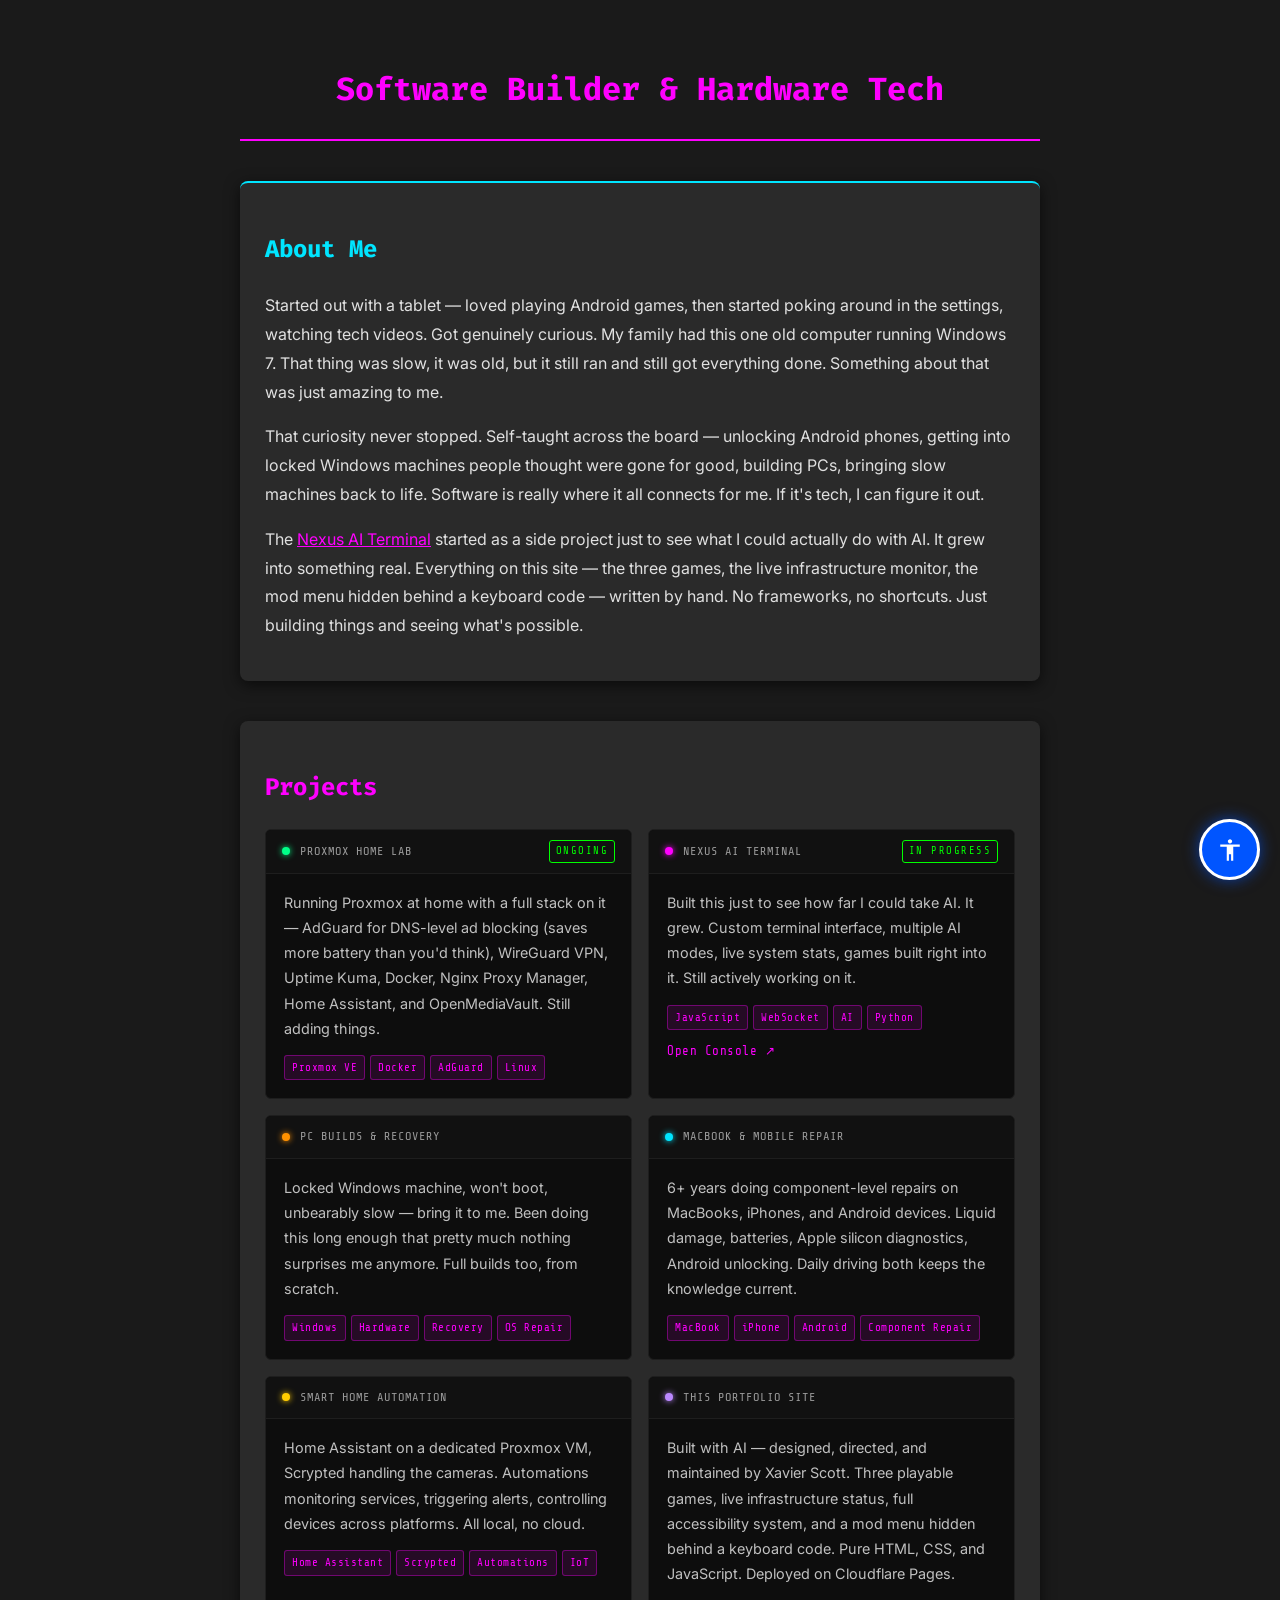
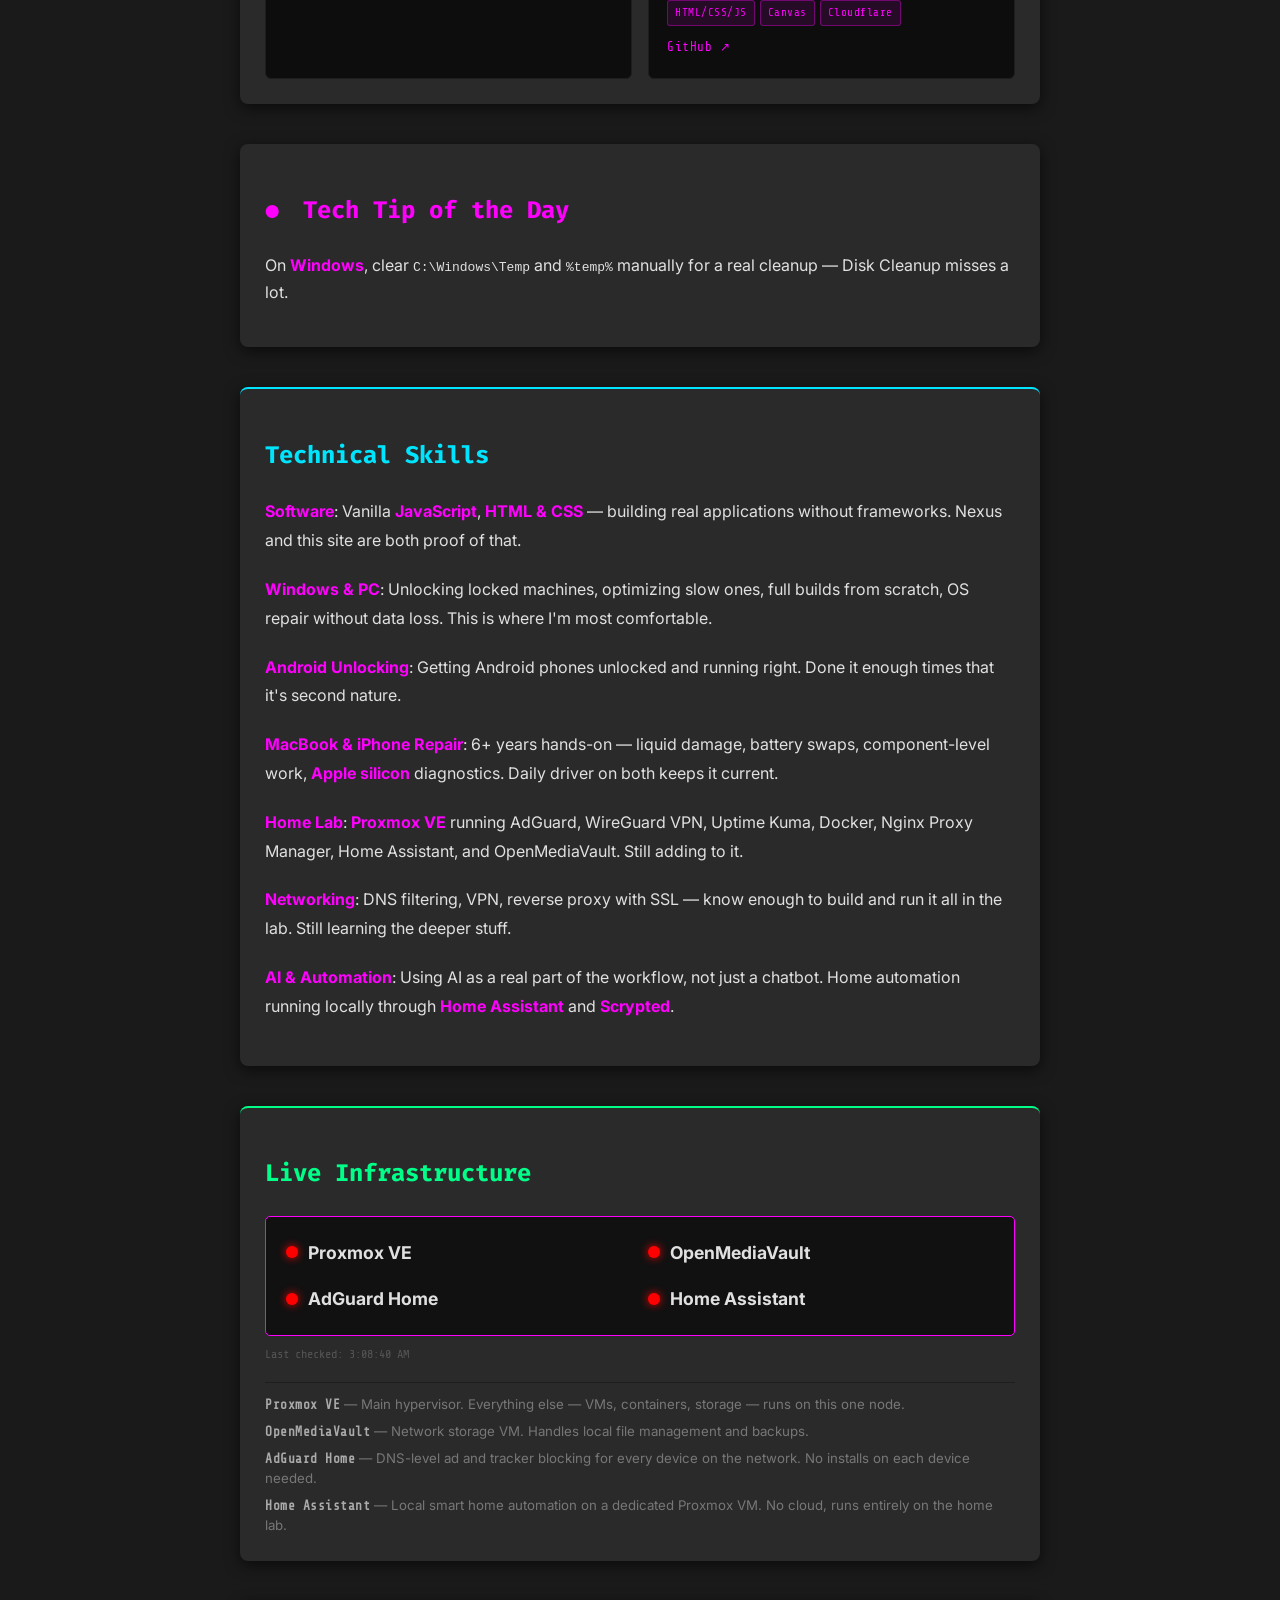
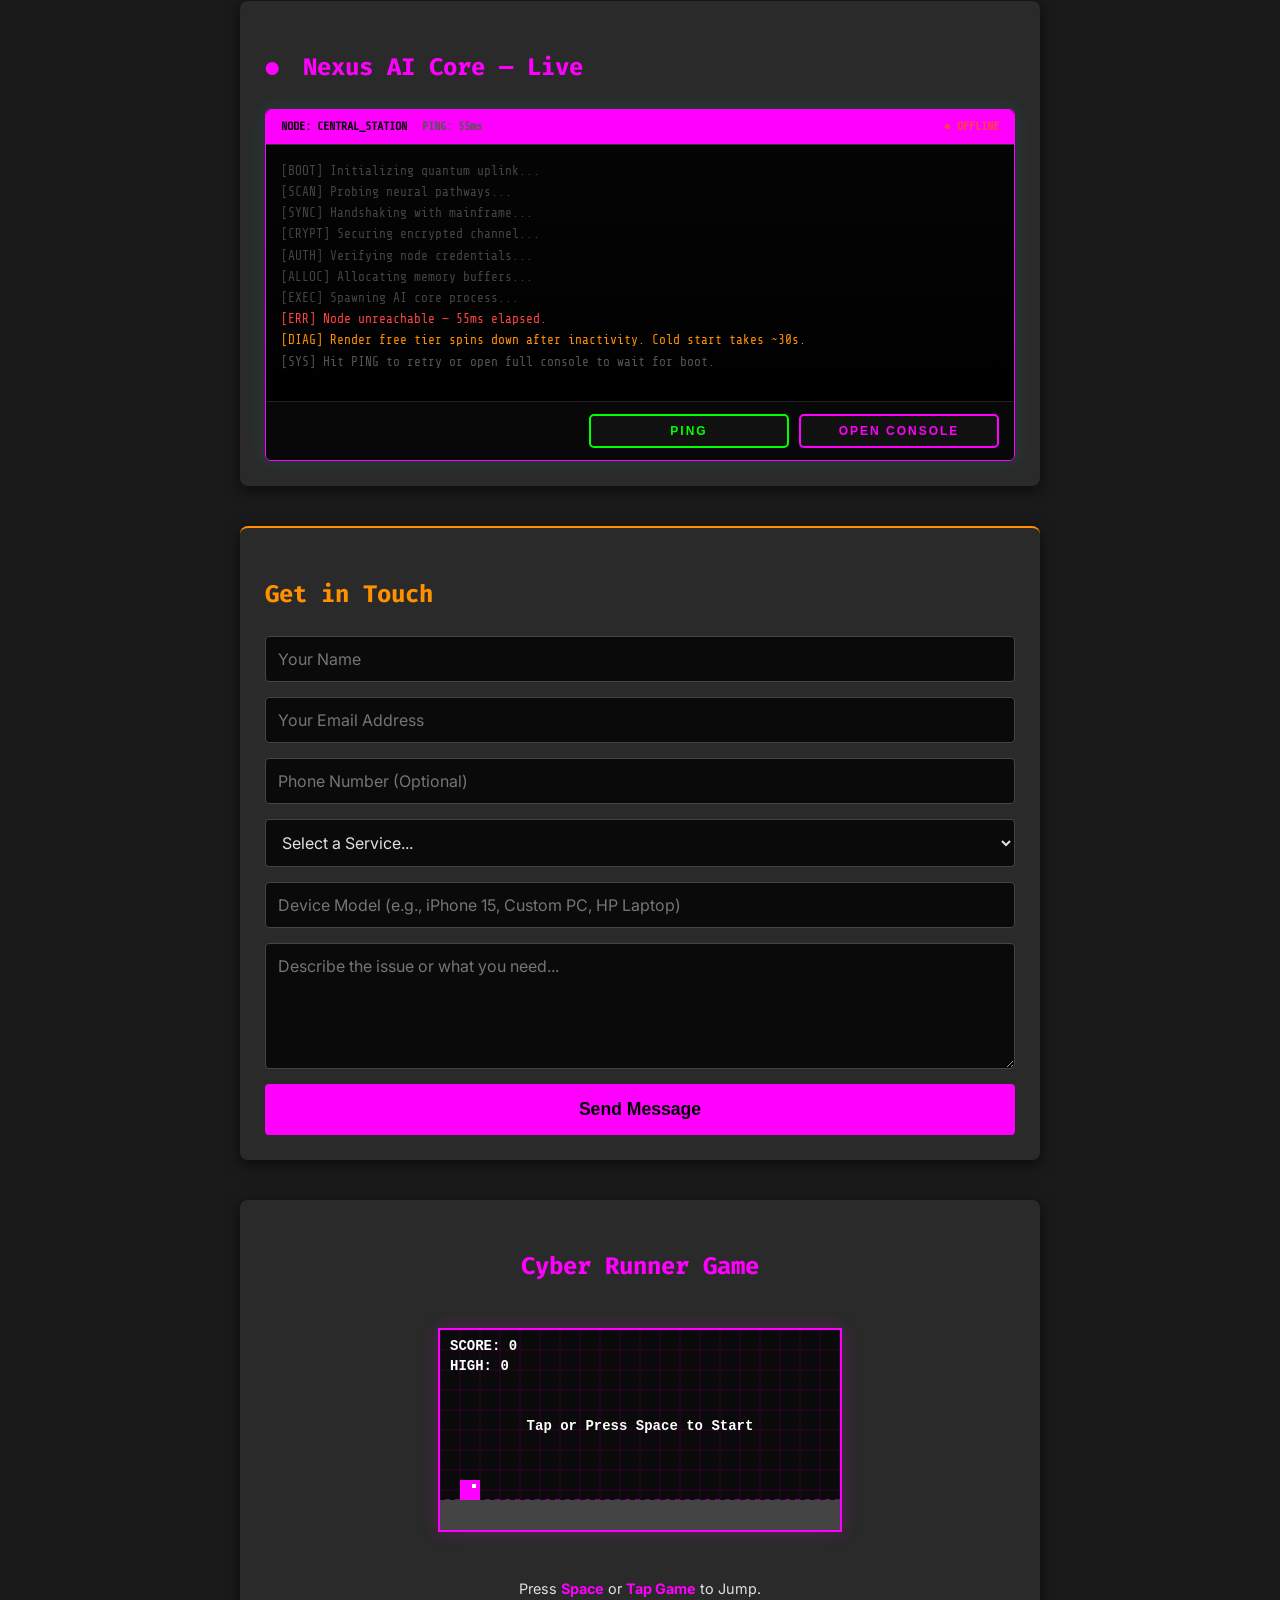
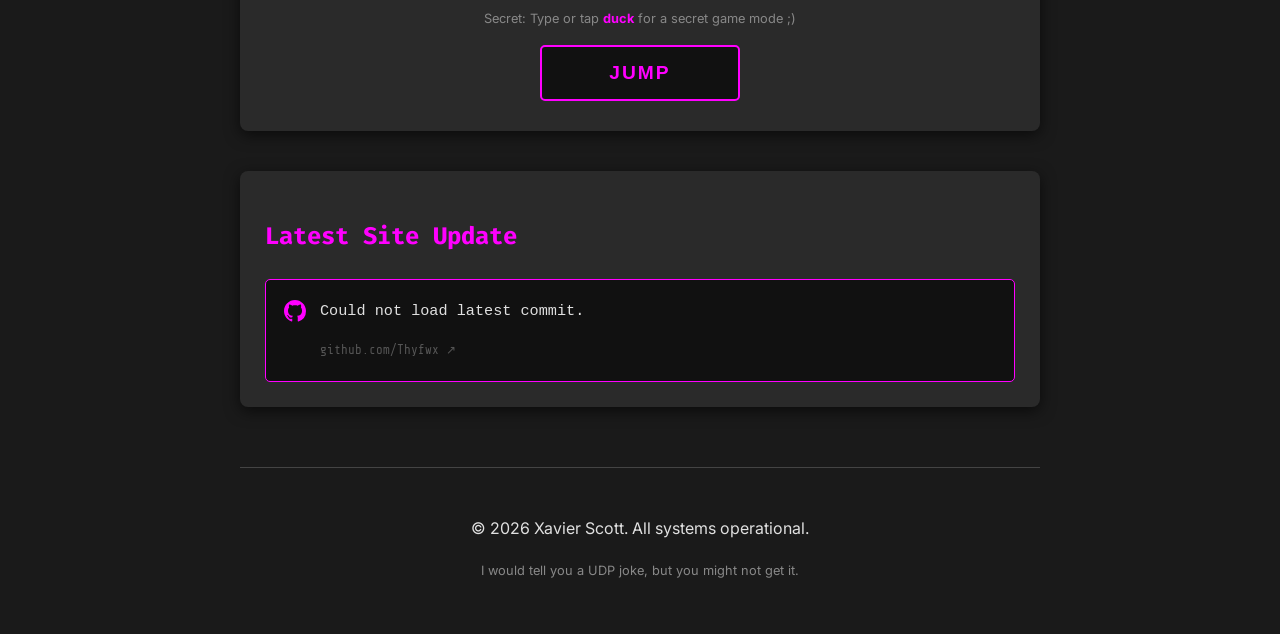
==== index.html @ 8f8985ea "Mod menu overhaul, bot fix, lag fixes, a11y + game themes - Auto-jump bot trigger tightened to airFr" ====
<!DOCTYPE html>
<html lang="en">
<head>
<meta charset="UTF-8">
<meta name="viewport" content="width=device-width, initial-scale=1.0">
<title>Xavier Scott — Systems Specialist</title>
<meta name="description" content="Xavier Scott — self-taught software builder, hardware repair tech, and home lab tinkerer. PC builds, device recovery, Proxmox, and more.">
<meta name="theme-color" content="#1a1a1a">
<meta property="og:title" content="Xavier Scott — Systems Specialist">
<meta property="og:description" content="Self-taught software builder, hardware repair tech, and home lab tinkerer.">
<meta property="og:type" content="website">
<meta property="og:url" content="https://thyfwxit.com">

<link rel="icon" href="data:image/svg+xml,<svg xmlns='http://www.w3.org/2000/svg' viewBox='0 0 100 100'><rect width='100' height='100' fill='%231a1a1a' rx='20'/><text x='15' y='75' font-size='70' fill='%23ff00ff' font-family='monospace' font-weight='bold'>&gt;_</text></svg>">

<link rel="preconnect" href="https://fonts.googleapis.com">
<link rel="preconnect" href="https://fonts.gstatic.com" crossorigin>
<link href="https://fonts.googleapis.com/css2?family=Fira+Code:wght@400;600&family=Share+Tech+Mono&family=Inter:wght@400;600;700&display=swap" rel="stylesheet">
<link rel="stylesheet" href="style.css">
</head>
<body>

<a class="skip-link" href="#mainHeader">Skip to main content</a>

<!-- Accessibility Button -->
<div id="a11yBtn" role="button" tabindex="0" aria-haspopup="true" aria-expanded="false" aria-label="Open Help &amp; Accessibility Menu" title="Open Help &amp; Accessibility Menu">
  <svg xmlns="http://www.w3.org/2000/svg" viewBox="0 0 24 24" width="26" height="26" fill="white" aria-hidden="true" focusable="false">
    <path d="M12 2c1.1 0 2 .9 2 2s-.9 2-2 2-2-.9-2-2 .9-2 2-2zm9 7h-6v13h-2v-6h-2v6H9V9H3V7h18v2z"/>
  </svg>
</div>

<!-- Accessibility Menu -->
<div id="a11yMenu" role="dialog" aria-modal="true" aria-labelledby="a11yMenuTitle">
  <h3 id="a11yMenuTitle" style="margin-top: 0; margin-bottom: 10px; color: #0055ff; font-family: Arial, sans-serif; font-size: 1em; text-align: center; padding-bottom: 10px; border-bottom: 1px solid #0055ff44;">Accessibility</h3>
  <div class="a11y-grid">
    <button class="a11y-opt" id="a11yFontToggle"       data-class="a11y-font">Readable Font</button>
    <button class="a11y-opt" id="a11yTextToggle"       data-class="a11y-large-text">Large Text</button>
    <button class="a11y-opt" id="a11ySpaceToggle"      data-class="a11y-spaced">Spaced Text</button>
    <button class="a11y-opt" id="a11yAnimToggle"       data-class="a11y-no-anim">Reduce Motion</button>
    <button class="a11y-opt" id="a11yContrastToggle"   data-class="a11y-contrast">High Contrast</button>
    <button class="a11y-opt" id="a11yColorblindToggle" data-class="a11y-colorblind">Colorblind Mode</button>
    <button class="a11y-opt a11y-opt-full" id="a11yFocusToggle" data-class="a11y-focus">Focus Indicators</button>
    <button class="a11y-opt" id="a11yWordSpaceToggle" data-class="a11y-word-space">Word Spacing</button>
    <button class="a11y-opt" id="a11yNoBgToggle" data-class="a11y-no-bg">Pause Background</button>
  </div>
  <button id="a11yCloseBtn" class="nuke-btn" style="background:#333; border:1px solid #0055ff; margin-top:8px; font-family:Arial, sans-serif; font-size:0.85em; padding:8px;">Close</button>
</div>

<canvas id="matrixCanvas"></canvas>
<div id="kawaiiOv" style="position:fixed; top:0; left:0; width:100%; height:100%; pointer-events:none; z-index:9998; overflow:hidden; transform:translateZ(0); will-change:transform;"></div>

<!-- Header -->
<header id="mainHeader" tabindex="0">
  <h1 id="mainTitle">Software Builder &amp; Hardware Tech</h1>
</header>

<!-- About -->
<section id="about" data-accent="cyan">
  <h2>About Me</h2>
  <p>Started out with a tablet — loved playing Android games, then started poking around in the settings, watching tech videos. Got genuinely curious. My family had this one old computer running Windows 7. That thing was slow, it was old, but it still ran and still got everything done. Something about that was just amazing to me.</p>
  <p style="margin-top: 14px;">That curiosity never stopped. Self-taught across the board — unlocking Android phones, getting into locked Windows machines people thought were gone for good, building PCs, bringing slow machines back to life. Software is really where it all connects for me. If it's tech, I can figure it out.</p>
  <p style="margin-top: 14px;">The <a href="/nexus/" style="color: var(--neon-color);">Nexus AI Terminal</a> started as a side project just to see what I could actually do with AI. It grew into something real. Everything on this site — the three games, the live infrastructure monitor, the mod menu hidden behind a keyboard code — written by hand. No frameworks, no shortcuts. Just building things and seeing what's possible.</p>
</section>

<!-- Projects -->
<section id="projects">
  <h2>Projects</h2>
  <div class="project-grid">

    <div class="project-card" data-active="true">
      <div class="card-bar">
        <span class="card-dot" style="background:#00ff88;box-shadow:0 0 6px #00ff88;"></span>
        <h3>Proxmox Home Lab</h3>
        <span class="card-active-badge">ONGOING</span>
      </div>
      <div class="card-body">
        <p>Running Proxmox at home with a full stack on it — AdGuard for DNS-level ad blocking (saves more battery than you'd think), WireGuard VPN, Uptime Kuma, Docker, Nginx Proxy Manager, Home Assistant, and OpenMediaVault. Still adding things.</p>
        <div class="card-tags">
          <span class="card-tag">Proxmox VE</span>
          <span class="card-tag">Docker</span>
          <span class="card-tag">AdGuard</span>
          <span class="card-tag">Linux</span>
        </div>
      </div>
    </div>

    <div class="project-card" data-active="true">
      <div class="card-bar">
        <span class="card-dot" style="background:#ff00ff;box-shadow:0 0 6px #ff00ff;"></span>
        <h3>Nexus AI Terminal</h3>
        <span class="card-active-badge">IN PROGRESS</span>
      </div>
      <div class="card-body">
        <p>Built this just to see how far I could take AI. It grew. Custom terminal interface, multiple AI modes, live system stats, games built right into it. Still actively working on it.</p>
        <div class="card-tags">
          <span class="card-tag">JavaScript</span>
          <span class="card-tag">WebSocket</span>
          <span class="card-tag">AI</span>
          <span class="card-tag">Python</span>
        </div>
        <a class="card-link" href="/nexus/" aria-label="Open Nexus AI Terminal">Open Console ↗</a>
      </div>
    </div>

    <div class="project-card">
      <div class="card-bar">
        <span class="card-dot" style="background:#ff9100;box-shadow:0 0 6px #ff9100;"></span>
        <h3>PC Builds &amp; Recovery</h3>
      </div>
      <div class="card-body">
        <p>Locked Windows machine, won't boot, unbearably slow — bring it to me. Been doing this long enough that pretty much nothing surprises me anymore. Full builds too, from scratch.</p>
        <div class="card-tags">
          <span class="card-tag">Windows</span>
          <span class="card-tag">Hardware</span>
          <span class="card-tag">Recovery</span>
          <span class="card-tag">OS Repair</span>
        </div>
      </div>
    </div>

    <div class="project-card">
      <div class="card-bar">
        <span class="card-dot" style="background:#00e5ff;box-shadow:0 0 6px #00e5ff;"></span>
        <h3>MacBook &amp; Mobile Repair</h3>
      </div>
      <div class="card-body">
        <p>6+ years doing component-level repairs on MacBooks, iPhones, and Android devices. Liquid damage, batteries, Apple silicon diagnostics, Android unlocking. Daily driving both keeps the knowledge current.</p>
        <div class="card-tags">
          <span class="card-tag">MacBook</span>
          <span class="card-tag">iPhone</span>
          <span class="card-tag">Android</span>
          <span class="card-tag">Component Repair</span>
        </div>
      </div>
    </div>

    <div class="project-card">
      <div class="card-bar">
        <span class="card-dot" style="background:#ffcc00;box-shadow:0 0 6px #ffcc00;"></span>
        <h3>Smart Home Automation</h3>
      </div>
      <div class="card-body">
        <p>Home Assistant on a dedicated Proxmox VM, Scrypted handling the cameras. Automations monitoring services, triggering alerts, controlling devices across platforms. All local, no cloud.</p>
        <div class="card-tags">
          <span class="card-tag">Home Assistant</span>
          <span class="card-tag">Scrypted</span>
          <span class="card-tag">Automations</span>
          <span class="card-tag">IoT</span>
        </div>
      </div>
    </div>

    <div class="project-card">
      <div class="card-bar">
        <span class="card-dot" style="background:#bb88ff;box-shadow:0 0 6px #bb88ff;"></span>
        <h3>This Portfolio Site</h3>
      </div>
      <div class="card-body">
        <p>Built with AI — designed, directed, and maintained by Xavier Scott. Three playable games, live infrastructure status, full accessibility system, and a mod menu hidden behind a keyboard code. Pure HTML, CSS, and JavaScript. Deployed on Cloudflare Pages.</p>
        <div class="card-tags">
          <span class="card-tag">HTML/CSS/JS</span>
          <span class="card-tag">Canvas</span>
          <span class="card-tag">Cloudflare</span>
        </div>
        <a class="card-link" href="https://github.com/Thyfwx/thyfwxit" target="_blank" rel="noopener" aria-label="View source on GitHub">GitHub ↗</a>
      </div>
    </div>

  </div>
</section>

<!-- Tech Tip -->
<section>
  <h2><span class="pulse-indicator">●</span> Tech Tip of the Day</h2>
  <p id="techTipText">When a phone won't charge, try a different cable first. It's the cable 70% of the time.</p>
</section>

<!-- Skills -->
<section id="skills" data-accent="cyan">
  <h2>Technical Skills</h2>
  <ul>
    <li><b>Software</b>: Vanilla <b>JavaScript</b>, <b>HTML &amp; CSS</b> — building real applications without frameworks. Nexus and this site are both proof of that.</li>
    <li><b>Windows &amp; PC</b>: Unlocking locked machines, optimizing slow ones, full builds from scratch, OS repair without data loss. This is where I'm most comfortable.</li>
    <li><b>Android Unlocking</b>: Getting Android phones unlocked and running right. Done it enough times that it's second nature.</li>
    <li><b>MacBook &amp; iPhone Repair</b>: 6+ years hands-on — liquid damage, battery swaps, component-level work, <b>Apple silicon</b> diagnostics. Daily driver on both keeps it current.</li>
    <li><b>Home Lab</b>: <b>Proxmox VE</b> running AdGuard, WireGuard VPN, Uptime Kuma, Docker, Nginx Proxy Manager, Home Assistant, and OpenMediaVault. Still adding to it.</li>
    <li><b>Networking</b>: DNS filtering, VPN, reverse proxy with SSL — know enough to build and run it all in the lab. Still learning the deeper stuff.</li>
    <li><b>AI &amp; Automation</b>: Using AI as a real part of the workflow, not just a chatbot. Home automation running locally through <b>Home Assistant</b> and <b>Scrypted</b>.</li>
  </ul>
</section>

<!-- Live Status -->
<section id="systemStatus" data-accent="green">
  <h2>Live Infrastructure</h2>
  <div class="status-grid">
    <div class="status-item"><span class="status-dot status-loading" id="status-proxmox"></span> Proxmox VE</div>
    <div class="status-item"><span class="status-dot status-loading" id="status-omv"></span> OpenMediaVault</div>
    <div class="status-item"><span class="status-dot status-loading" id="status-adguard"></span> AdGuard Home</div>
    <div class="status-item"><span class="status-dot status-loading" id="status-ha"></span> Home Assistant</div>
  </div>
  <p id="statusTimestamp" style="font-size: 0.75em; color: #555; margin-top: 8px; font-family: 'Share Tech Mono', monospace;">Checking...</p>

  <div class="status-details">
    <div class="status-detail-row"><b>Proxmox VE</b> — Main hypervisor. Everything else — VMs, containers, storage — runs on this one node.</div>
    <div class="status-detail-row"><b>OpenMediaVault</b> — Network storage VM. Handles local file management and backups.</div>
    <div class="status-detail-row"><b>AdGuard Home</b> — DNS-level ad and tracker blocking for every device on the network. No installs on each device needed.</div>
    <div class="status-detail-row"><b>Home Assistant</b> — Local smart home automation on a dedicated Proxmox VM. No cloud, runs entirely on the home lab.</div>
  </div>
</section>

<!-- Nexus Live Preview -->
<section id="nexusLive">
  <h2><span class="pulse-indicator">●</span> Nexus AI Core — Live</h2>
  <div class="project-card" style="background: #000; border-color: var(--neon-color); padding: 0; overflow: hidden; position: relative; height: 350px; display: flex; flex-direction: column; box-shadow: 0 0 20px rgba(0, 255, 255, 0.1);">
    <div style="background: var(--neon-color); color: #000; padding: 6px 15px; font-family: 'Share Tech Mono', monospace; font-size: 0.75rem; font-weight: bold; display: flex; justify-content: space-between; align-items: center; border-bottom: 1px solid #333;">
      <div style="display: flex; gap: 15px;">
        <span>NODE: CENTRAL_STATION</span>
        <span id="nexus-ping-ms" style="color:#555;">PING: --ms</span>
      </div>
      <span id="nexus-status-dot" style="color:#888;">● CHECKING</span>
    </div>
    <div id="nexus-preview-log" style="flex-grow: 1; padding: 15px; font-family: 'Share Tech Mono', monospace; font-size: 0.8rem; color: var(--neon-color); overflow-y: auto; line-height: 1.5; scroll-behavior: smooth; background: linear-gradient(180deg, #050505 0%, #000 100%);">
    </div>
    <div style="padding: 12px 15px; border-top: 1px solid #222; display: flex; gap: 10px; background: #080808; align-items: center; justify-content: flex-end;">
      <button class="jump-btn" style="padding: 8px 18px; font-size: 0.75rem; white-space: nowrap; border-color: #00ff00; color: #00ff00;" onclick="sendNexusPing()">PING</button>
      <button class="jump-btn" style="padding: 8px 18px; font-size: 0.75rem; white-space: nowrap;" onclick="window.location.href='/nexus/'">OPEN CONSOLE</button>
    </div>
  </div>
</section>

<!-- Contact -->
<section id="contact" data-accent="orange">
  <h2>Get in Touch</h2>
  <form id="secureContactForm" class="contact-form" action="https://formspree.io/f/xbdzjbyo" method="POST" aria-label="Service request form">
    <label for="formName" class="sr-only">Your Name</label>
    <input type="text" name="name" id="formName" placeholder="Your Name" required autocomplete="name">
    <label for="formEmail" class="sr-only">Your Email Address</label>
    <input type="email" name="email" id="formEmail" placeholder="Your Email Address" required autocomplete="email">
    <label for="formPhone" class="sr-only">Phone Number (Optional)</label>
    <input type="tel" name="phone" id="formPhone" placeholder="Phone Number (Optional)" autocomplete="tel">
    <label for="formService" class="sr-only">Select a Service</label>
    <select name="service" id="formService" required>
      <option value="">Select a Service...</option>
      <option value="pc">PC Repair / Build (Windows)</option>
      <option value="mac">MacBook / Apple Repair</option>
      <option value="mobile">Mobile Device Repair</option>
      <option value="recovery">Device Recovery / Unlocking</option>
      <option value="homelab">Home Lab / Server Setup</option>
      <option value="network">Network / VPN Setup</option>
    </select>
    <label for="formModel" class="sr-only">Device Model</label>
    <input type="text" name="device_model" id="formModel" placeholder="Device Model (e.g., iPhone 15, Custom PC, HP Laptop)">
    <label for="formMessage" class="sr-only">Describe the issue</label>
    <textarea name="message" id="formMessage" rows="5" placeholder="Describe the issue or what you need..." required></textarea>
    <input type="text" name="_gotcha" style="display:none" aria-hidden="true" tabindex="-1">
    <button type="submit">Send Message</button>
  </form>
  <div id="formSuccess">
    <h3>&#x2713; Message Received</h3>
    <p>Thanks for reaching out. I'll get back to you as soon as possible.</p>
  </div>
</section>

<!-- Arcade -->
<section class="game-container" id="gameArea">
  <h2 id="gameTitle">Cyber Runner Game</h2>

  <div class="game-screen-wrapper" id="gameScreenWrapper">
    <div class="crt-overlay" id="crtOverlayElement"></div>
    <canvas id="jumpGame" width="400" height="200" role="img" aria-label="Cyber Runner game — press Space or tap to jump"></canvas>
    <canvas id="targetGame" width="400" height="200" style="display:none; cursor:crosshair;" role="img" aria-label="Matrix Target Simulator — click or tap to shoot targets"></canvas>
    <canvas id="tetrisGame" width="400" height="400" style="display:none;" role="img" aria-label="Tetris Terminal — use arrow keys or swipe to move pieces"></canvas>
  </div>

  <p style="font-size: 0.9em; margin-bottom: 5px;" id="gamePrompt">Press <b>Space</b> or <b>Tap Game</b> to Jump.</p>
  <p id="secretText" style="font-size: 0.8em; color: #888; margin-top: 5px; transition: color 0.3s; cursor: pointer;" onclick="window.switchGame('target')">Secret: Type or tap <b style="color: var(--neon-color);">duck</b> for a secret game mode ;)</p>

  <div id="publicDifficulty" style="display:none; margin-top: 15px;">
    <label style="color: var(--neon-color); font-weight: bold;">Target Difficulty: </label>
    <select id="publicDiffSelect" style="background:#111; color:#fff; border:1px solid var(--neon-color); padding:5px; border-radius:3px; outline:none;">
      <option value="8">Easy (8 Misses)</option>
      <option value="6" selected>Normal (6 Misses)</option>
      <option value="3">Hard (3 Misses)</option>
    </select>
  </div>

  <div class="controls-wrapper" id="runnerControls">
    <button id="mobileJumpBtn" class="jump-btn">JUMP</button>
  </div>
</section>

<!-- GitHub Activity -->
<section id="githubActivity">
  <h2>Latest Site Update</h2>
  <div id="commitWidget" style="display:flex; align-items:flex-start; gap:14px; background:#111; border:1px solid var(--neon-color); border-radius:5px; padding:18px; min-height:60px;">
    <svg xmlns="http://www.w3.org/2000/svg" viewBox="0 0 24 24" width="22" height="22" fill="var(--neon-color)" aria-hidden="true" style="flex-shrink:0; margin-top:2px;"><path d="M12 0C5.37 0 0 5.37 0 12c0 5.31 3.435 9.795 8.205 11.385.6.105.825-.255.825-.57 0-.285-.015-1.23-.015-2.235-3.015.555-3.795-.735-4.035-1.41-.135-.345-.72-1.41-1.23-1.695-.42-.225-1.02-.78-.015-.795.945-.015 1.62.87 1.845 1.23 1.08 1.815 2.805 1.305 3.495.99.105-.78.42-1.305.765-1.605-2.67-.3-5.46-1.335-5.46-5.925 0-1.305.465-2.385 1.23-3.225-.12-.3-.54-1.53.12-3.18 0 0 1.005-.315 3.3 1.23.96-.27 1.98-.405 3-.405s2.04.135 3 .405c2.295-1.56 3.3-1.23 3.3-1.23.66 1.65.24 2.88.12 3.18.765.84 1.23 1.905 1.23 3.225 0 4.605-2.805 5.625-5.475 5.925.435.375.81 1.095.81 2.22 0 1.605-.015 2.895-.015 3.3 0 .315.225.69.825.57A12.02 12.02 0 0 0 24 12c0-6.63-5.37-12-12-12z"/></svg>
    <div>
      <p id="commitMessage" style="margin:0; font-family:'Courier New',monospace; color:var(--text-color); font-size:0.95em;">Loading latest commit…</p>
      <p id="commitMeta" style="margin:4px 0 0; font-size:0.78em; color:#888;"></p>
      <a href="https://github.com/Thyfwx" target="_blank" rel="noopener" style="display:inline-block; margin-top:10px; font-size:0.78em; color:#555; text-decoration:none; font-family:'Share Tech Mono',monospace; transition:color 0.2s;" onmouseover="this.style.color='var(--neon-color)'" onmouseout="this.style.color='#555'">github.com/Thyfwx &#x2197;</a>
    </div>
  </div>
</section>

<footer>
  <p class="copyright">&#169; <span id="footerYear">2026</span> Xavier Scott. All systems operational.</p>
</footer>

<div id="gameAnnouncer" aria-live="polite" aria-atomic="true" class="sr-only"></div>

<div id="terminalOverlay">
  <div id="terminalText"></div>
</div>

<!-- Mod Menu -->
<div id="modMenu" style="display:none;">
  <h3 id="modMenuHeader">SYSTEM OVERRIDE</h3>

  <div class="mod-tabs">
    <button class="mod-tab-btn active" onclick="openModTab(event, 'tab-system')">System</button>
    <button class="mod-tab-btn" onclick="openModTab(event, 'tab-runner')">Runner</button>
    <button class="mod-tab-btn" onclick="openModTab(event, 'tab-tetris')">Tetris</button>
    <button class="mod-tab-btn" onclick="openModTab(event, 'tab-target')">Target</button>
  </div>

  <div id="tab-system" class="mod-tab-content active">
    <button class="nuke-btn" style="background:#222; color:var(--neon-color); border:1px solid var(--neon-color); margin-top:5px;" onclick="window.switchGame('runner')">BOOT CYBER RUNNER</button>
    <button class="nuke-btn" style="background:#222; color:#ff0000; border:1px solid #ff0000; margin-top:5px;" onclick="window.switchGame('target')">BOOT TARGET SIM</button>
    <button class="nuke-btn" style="background:#222; color:cyan; border:1px solid cyan; margin-top:5px; margin-bottom:15px;" onclick="window.switchGame('tetris')">BOOT TETRIS</button>

    <div class="mod-row">
      <label style="color:#ff69b4;font-family:serif;">&#9825; UwU Kawaii Mode</label>
      <button id="kawaiiToggle" style="background:linear-gradient(135deg,#ff69b4,#ffb6c1);color:#fff;border:none;border-radius:20px;padding:4px 12px;cursor:pointer;font-weight:bold;font-size:0.85em;letter-spacing:1px;">OFF</button>
    </div>

    <div class="mod-row">
      <label style="color:#ff8800;">Screen Shake</label>
      <label class="toggle-switch">
        <input type="checkbox" id="modShakeToggle" checked>
        <span class="toggle-slider"></span>
      </label>
    </div>

    <div class="mod-row">
      <label style="color:#ffcc00;">CRT Scanlines</label>
      <label class="toggle-switch">
        <input type="checkbox" id="modCrtToggle">
        <span class="toggle-slider"></span>
      </label>
    </div>

    <div class="mod-row">
      <label style="color:#0f0;">Matrix Rain</label>
      <label class="toggle-switch">
        <input type="checkbox" id="modMatrixRain">
        <span class="toggle-slider"></span>
      </label>
    </div>

    <div class="mod-row" style="margin-top:10px;">
      <label style="color:#aaa;">Game Theme</label>
      <select id="modGameTheme" style="background:#111; color:#fff; border:1px solid #444; padding:4px 6px; border-radius:3px; font-size:0.8em;">
        <option value="">Default</option>
        <option value="theme-neon">Neon Green</option>
        <option value="theme-red">Cyber Red</option>
        <option value="theme-purple">Deep Purple</option>
        <option value="theme-blue">Galaxy Blue</option>
      </select>
    </div>

    <button id="resetProgressBtn" class="nuke-btn" style="background:#ff8800; color:#000; margin-top:20px;">RESET ALL PROGRESS</button>
    <button id="nukeToggle" class="nuke-btn">&#9760; INITIATE BREACH &#9760;</button>
  </div>

  <div id="tab-runner" class="mod-tab-content">
    <div class="mod-row">
      <label style="color:#aaa;">Base Speed (<span id="speedVal">5.0</span>)</label>
      <input type="range" id="modSpeed" min="1" max="20" step="0.5" value="5.0">
    </div>
    <div class="mod-row">
      <label style="color:#ff69b4;">Rainbow Mode</label>
      <label class="toggle-switch">
        <input type="checkbox" id="modDiscoRunner">
        <span class="toggle-slider"></span>
      </label>
    </div>
    <div class="mod-row">
      <label style="color:#0ff;">Jetpack Mode</label>
      <label class="toggle-switch">
        <input type="checkbox" id="modJetpack">
        <span class="toggle-slider"></span>
      </label>
    </div>
    <div class="mod-row">
      <label style="color:#f0f;">No-Clip (Free Move)</label>
      <label class="toggle-switch">
        <input type="checkbox" id="modNoClip">
        <span class="toggle-slider"></span>
      </label>
    </div>
    <div class="mod-row">
      <label style="color:#ffcc00;">God Mode (Invincible)</label>
      <label class="toggle-switch">
        <input type="checkbox" id="modGodMode">
        <span class="toggle-slider"></span>
      </label>
    </div>
    <div class="mod-row">
      <label style="color:#88ddff;">Freeze Obstacles</label>
      <label class="toggle-switch">
        <input type="checkbox" id="modFreezeObs">
        <span class="toggle-slider"></span>
      </label>
    </div>
    <div class="mod-row">
      <label style="color:#00ff88;">Tiny Mode (Small Hitbox)</label>
      <label class="toggle-switch">
        <input type="checkbox" id="modTinyMode">
        <span class="toggle-slider"></span>
      </label>
    </div>
    <div class="mod-row">
      <label style="color:#ff8800;">Auto-Jump Bot</label>
      <label class="toggle-switch">
        <input type="checkbox" id="modRunnerBot">
        <span class="toggle-slider"></span>
      </label>
    </div>
    <div class="mod-row">
      <button id="modScoreInject" style="background:#222; color:#0f0; border:1px solid #0f0; padding:4px 8px; border-radius:4px; font-size:0.8em; cursor:pointer;">+50 Score Inject</button>
      <button id="modClearObs" style="background:#222; color:#ff0; border:1px solid #ff0; padding:4px 8px; border-radius:4px; font-size:0.8em; cursor:pointer; margin-left:6px;">Clear Obstacles</button>
    </div>
    <button id="modRunnerReset" class="nuke-btn" style="background:#444; color:#fff; margin-top:15px;">RESET RUNNER SETTINGS</button>
  </div>

  <div id="tab-tetris" class="mod-tab-content">
    <div class="mod-row">
      <label style="color:#aaa;">Drop Speed (<span id="tetrisSpeedVal">5</span>)</label>
      <input type="range" id="modTetrisSpeed" min="1" max="20" step="1" value="5">
    </div>
    <div class="mod-row">
      <label style="color:#ffcc00;">Score Multiplier (<span id="tetrisMultVal">1</span>x)</label>
      <input type="range" id="modTetrisMult" min="1" max="50" step="1" value="1">
    </div>
    <div class="mod-row">
      <label style="color:#ff69b4;">Rainbow Blocks</label>
      <label class="toggle-switch">
        <input type="checkbox" id="modTetrisRainbow">
        <span class="toggle-slider"></span>
      </label>
    </div>
    <div class="mod-row">
      <label style="color:#88ddff;">Ghost Piece Mode</label>
      <label class="toggle-switch">
        <input type="checkbox" id="modTetrisGhost">
        <span class="toggle-slider"></span>
      </label>
    </div>
    <div class="mod-row">
      <label style="color:#ffcc00;">God Mode (Never Lose)</label>
      <label class="toggle-switch">
        <input type="checkbox" id="modTetrisGodMode">
        <span class="toggle-slider"></span>
      </label>
    </div>
    <div class="mod-row">
      <label style="color:#00ff88;">Slow Motion</label>
      <label class="toggle-switch">
        <input type="checkbox" id="modTetrisSlow">
        <span class="toggle-slider"></span>
      </label>
    </div>
    <div class="mod-row">
      <label style="color:#0ff;">Piece Lock (Freeze Drop)</label>
      <label class="toggle-switch">
        <input type="checkbox" id="modTetrisLock">
        <span class="toggle-slider"></span>
      </label>
    </div>
    <div class="mod-row" style="flex-direction:column;align-items:flex-start;gap:4px;">
      <label style="color:#f0f;">Set Score</label>
      <div style="display:flex;gap:6px;width:100%;">
        <input type="number" id="modTetrisScoreSet" min="0" value="0" style="background:#111;color:#0ff;border:1px solid #0ff;padding:4px 6px;border-radius:3px;width:80px;font-size:0.85em;">
        <button id="modTetrisScoreBtn" style="background:#0ff;color:#000;border:none;padding:4px 8px;border-radius:3px;cursor:pointer;font-weight:bold;font-size:0.85em;">SET</button>
      </div>
    </div>
    <div class="mod-row" style="gap:6px;">
      <button id="modTetrisAddJunkBtn" style="background:#ff5500;color:#000;border:none;padding:6px 10px;border-radius:3px;cursor:pointer;font-weight:bold;font-size:0.8em;flex:1;">ADD JUNK ROW</button>
      <button id="modTetrisClearBtn" style="background:#ff00ff;color:#000;border:none;padding:6px 10px;border-radius:3px;cursor:pointer;font-weight:bold;font-size:0.8em;flex:1;">CLEAR ALL LINES</button>
    </div>
  </div>

  <div id="tab-target" class="mod-tab-content">
    <div class="mod-row">
      <label style="color:#aaa;">Difficulty</label>
      <select id="modDifficulty" style="background:#111; color:#fff; border:1px solid #444; padding:5px; border-radius:3px;">
        <option value="8">Easy (8 Misses)</option>
        <option value="6" selected>Normal (6 Misses)</option>
        <option value="3">Hard (3 Misses)</option>
      </select>
    </div>
    <div class="mod-row">
      <label style="color:#aaa;">Target Size (<span id="targetSizeVal">30</span>)</label>
      <input type="range" id="modTargetSize" min="10" max="100" step="5" value="30">
    </div>
    <div class="mod-row">
      <label style="color:#ff3333;">Spawn Decoys</label>
      <label class="toggle-switch">
        <input type="checkbox" id="modTargetDecoy">
        <span class="toggle-slider"></span>
      </label>
    </div>
    <div class="mod-row">
      <label style="color:#88ddff;">Time Freeze (Infinite Lives)</label>
      <label class="toggle-switch">
        <input type="checkbox" id="modTargetFreeze">
        <span class="toggle-slider"></span>
      </label>
    </div>
    <div class="mod-row">
      <label style="color:#0ff;">Aimbot (Auto-Shoot)</label>
      <label class="toggle-switch">
        <input type="checkbox" id="modAimbot">
        <span class="toggle-slider"></span>
      </label>
    </div>
  </div>

  <div style="padding:0 15px 15px 15px;">
    <button class="close-mod" onclick="document.getElementById('modMenu').style.display='none'" style="background:#444;color:#fff;width:100%;padding:10px;margin-top:15px;font-weight:bold;border:none;cursor:pointer;border-radius:5px;">Close Menu</button>
  </div>
</div>

<script src="main.js" defer></script>
</body>
</html>
---- style.css ----
:root {
  --bg-color: #1a1a1a;
  --section-bg: #2a2a2a;
  --text-color: #e0e0e0;
  --neon-color: #ff00ff;
  --canvas-bg: #0a0a0a;
  --grid-color: #330033;
}

html {
  scroll-behavior: smooth;
}

::-webkit-scrollbar {
  width: 10px;
}

::-webkit-scrollbar-track {
  background: var(--bg-color);
}

::-webkit-scrollbar-thumb {
  background: #444;
  border-radius: 5px;
}

::-webkit-scrollbar-thumb:hover {
  background: var(--neon-color);
  box-shadow: 0 0 10px var(--neon-color);
}

::selection {
  background: var(--neon-color);
  color: #000;
}

::-moz-selection {
  background: var(--neon-color);
  color: #000;
}

body {
  font-family: 'Inter', 'Segoe UI', Tahoma, Geneva, Verdana, sans-serif;
  line-height: 1.8;
  max-width: 800px;
  margin: 0 auto;
  padding: 40px 20px;
  background-color: var(--bg-color);
  color: var(--text-color);
  transition: background-color 0.8s ease, color 0.8s ease;
  overflow-x: hidden;
}

body.a11y-font * {
  font-family: Arial, Helvetica, sans-serif !important;
  text-shadow: none !important;
}

body.a11y-no-anim *,
body.a11y-no-anim *::before,
body.a11y-no-anim *::after {
  animation: none !important;
  transition: none !important;
  scroll-behavior: auto !important;
}

body.a11y-no-anim #matrixCanvas,
body.a11y-no-anim #kawaiiOv,
body.a11y-no-anim #crtOverlayElement {
  display: none !important;
}

body.a11y-large-text {
  font-size: 1.3rem !important;
}

body.a11y-large-text h1 {
  font-size: 2.5rem !important;
}

body.a11y-large-text h2 {
  font-size: 2rem !important;
}

body.a11y-large-text input,
body.a11y-large-text select,
body.a11y-large-text textarea,
body.a11y-large-text button {
  font-size: 1.2rem !important;
}

body.a11y-spaced * {
  letter-spacing: 0.12em !important;
  word-spacing: 0.15em !important;
  line-height: 2 !important;
}

body.a11y-contrast {
  --bg-color: #ffffff !important;
  --section-bg: #eeeeee !important;
  --text-color: #000000 !important;
  --neon-color: #000000 !important;
  --canvas-bg: #ffffff !important;
  --grid-color: #999999 !important;
}

body.a11y-contrast * {
  text-shadow: none !important;
  box-shadow: none !important;
}

body.a11y-contrast .crt-overlay {
  display: none !important;
}

body.a11y-contrast .project-card,
body.a11y-contrast .status-grid,
body.a11y-contrast .status-item {
  background: #ffffff !important;
  border-color: #000000 !important;
}

body.a11y-contrast input,
body.a11y-contrast select,
body.a11y-contrast textarea,
body.a11y-contrast button {
  background: #ffffff !important;
  color: #000000 !important;
  border: 2px solid #000000 !important;
}

body.a11y-contrast .toggle-slider {
  background-color: #cccccc !important;
  border: 2px solid #000000 !important;
}

body.a11y-contrast input:checked + .toggle-slider {
  background-color: #000000 !important;
}

body.a11y-contrast #a11yMenu,
body.a11y-contrast #modMenu {
  background: #ffffff !important;
  border: 3px solid #000000 !important;
  color: #000000 !important;
}

body.a11y-contrast .mod-tab-content {
  background: #f4f4f4 !important;
}

body.a11y-contrast #a11yMenu h3,
body.a11y-contrast .mod-row label {
  color: #000000 !important;
}

#a11yBtn {
  position: fixed;
  bottom: 20px;
  right: 20px;
  will-change: transform;
  transform: translateZ(0);
  font-size: 28px;
  font-family: Arial, sans-serif;
  font-weight: bold;
  background: #0055ff;
  color: #ffffff;
  border: 3px solid #ffffff;
  border-radius: 50%;
  width: 55px;
  height: 55px;
  display: flex;
  align-items: center;
  justify-content: center;
  cursor: pointer;
  z-index: 10001;
  user-select: none;
  box-shadow: 0 0 15px rgba(0,85,255,0.6);
  transition: transform 0.2s;
}

#a11yBtn:hover {
  transform: scale(1.1);
}

#a11yBtn:focus-visible {
  outline: 3px solid #ffcc00;
  outline-offset: 3px;
}

#a11yMenu {
  display: none;
  position: fixed;
  bottom: 85px;
  right: 20px;
  background: #111;
  border: 2px solid #0055ff;
  padding: 16px;
  border-radius: 14px;
  z-index: 10002;
  flex-direction: column;
  gap: 6px;
  color: #fff;
  width: 260px;
  box-shadow: 0 8px 25px rgba(0,0,0,0.9);
  overflow-y: auto;
  max-height: 80vh;
}

header {
  border-bottom: 2px solid var(--neon-color);
  margin-bottom: 40px;
  text-align: center;
  user-select: none;
  cursor: pointer;
  transition: text-shadow 0.3s ease;
  outline: none;
}

header:focus h1,
header:hover h1 {
  text-shadow: 0 0 15px var(--neon-color);
}

h1,
h2 {
  color: var(--neon-color);
  margin-bottom: 20px;
  transition: color 0.3s ease;
  font-family: 'Fira Code', 'Share Tech Mono', monospace;
}

section {
  margin-bottom: 40px;
  background: var(--section-bg);
  padding: 25px;
  border-radius: 8px;
  box-shadow: 0 4px 15px rgba(0,0,0,0.6);
  transition: transform 0.4s ease, box-shadow 0.4s ease;
  position: relative;
  z-index: 2;
}

section:hover {
  transform: translateY(-5px);
  box-shadow: 0 8px 25px rgba(0,0,0,0.8);
}

ul {
  list-style-type: none;
  padding: 0;
}

li {
  margin-bottom: 20px;
  transition: color 0.3s ease, text-shadow 0.3s ease;
}

li:hover {
  color: var(--neon-color);
  text-shadow: 0 0 8px var(--neon-color);
}

b {
  color: var(--neon-color);
  transition: color 0.3s ease;
}

footer {
  margin-top: 60px;
  text-align: center;
  border-top: 1px solid #444;
  padding-top: 30px;
  position: relative;
  z-index: 2;
}

.project-grid {
  display: grid;
  grid-template-columns: 1fr 1fr;
  gap: 16px;
  margin-top: 20px;
}

@media (max-width: 600px) {
  .project-grid {
    grid-template-columns: 1fr;
  }

  body {
    padding: 20px 15px;
  }

  h1 { font-size: 1.6rem; }
  h2 { font-size: 1.2rem; }

  section {
    padding: 15px;
    margin-bottom: 24px;
  }

  .status-grid {
    grid-template-columns: 1fr;
    padding: 15px;
    gap: 10px;
  }

  .status-item {
    font-size: 1rem;
  }

  #modMenu {
    width: 92vw;
    left: 4vw;
    margin-left: 0;
    top: 5%;
    max-height: 85vh;
  }

  #a11yMenu {
    width: calc(100vw - 30px);
    right: 10px;
    left: 10px;
    padding: 12px;
    gap: 4px;
    bottom: 80px;
  }

  .jump-btn {
    max-width: 100%;
    padding: 14px 20px;
  }

  .controls-wrapper {
    gap: 8px;
  }

  canvas {
    max-width: 100%;
  }

  /* Nexus preview card on mobile */
  #nexusLive .project-card {
    height: 320px !important;
  }

  #nexusLive .project-card > div:first-child {
    font-size: 0.65rem !important;
    flex-wrap: wrap;
    gap: 4px;
  }

  #nexus-preview-log {
    font-size: 0.72rem !important;
    padding: 10px !important;
  }

  #nexusLive .project-card > div:last-child {
    flex-wrap: wrap;
    gap: 6px;
  }

  #nexus-ping-input {
    min-width: 0;
    width: 100% !important;
  }
}

.project-card {
  background: #0d0d0d;
  border: 1px solid #1e1e1e;
  border-radius: 6px;
  overflow: hidden;
  transition: border-color 0.25s, box-shadow 0.25s;
}

.project-card:hover {
  border-color: #333;
  box-shadow: 0 0 18px rgba(255,0,255,0.07);
}

.card-bar {
  background: #111;
  border-bottom: 1px solid #1e1e1e;
  padding: 10px 16px;
  display: flex;
  align-items: center;
  gap: 10px;
}

.card-dot {
  width: 8px;
  height: 8px;
  border-radius: 50%;
  flex-shrink: 0;
}

.card-bar h3 {
  margin: 0;
  font-family: 'Share Tech Mono', monospace;
  font-size: 0.75rem;
  color: #999;
  letter-spacing: 1px;
  text-transform: uppercase;
  font-weight: normal;
}

.card-body {
  padding: 16px 18px 18px;
}

.card-body p {
  font-size: 0.9rem;
  line-height: 1.75;
  color: #c0c0c0;
  margin: 0;
}

.pulse-indicator {
  color: var(--neon-color);
  animation: pulse 1.5s infinite;
  margin-right: 10px;
  will-change: opacity;
}

@keyframes pulse {
  0%   { opacity: 1; }
  50%  { opacity: 0.3; }
  100% { opacity: 1; }
}

.status-grid {
  display: grid;
  grid-template-columns: 1fr 1fr;
  gap: 15px;
  margin-top: 15px;
  background: #111;
  padding: 20px;
  border: 1px solid var(--neon-color);
  border-radius: 5px;
}

.status-item {
  display: flex;
  align-items: center;
  font-weight: bold;
  font-size: 1.1em;
}

.status-dot {
  width: 12px;
  height: 12px;
  border-radius: 50%;
  margin-right: 10px;
  background: #555;
  transition: background 0.3s, box-shadow 0.3s;
}

.status-online {
  background: #00ff00;
  box-shadow: 0 0 8px #00ff00;
}

.status-offline {
  background: #ff0000;
  box-shadow: 0 0 8px #ff0000;
}

@keyframes statusPulse {
  0%, 100% { opacity: 1; }
  50% { opacity: 0.35; }
}

.status-loading {
  background: #666;
  animation: statusPulse 1.2s ease-in-out infinite;
}

.contact-form {
  display: flex;
  flex-direction: column;
  gap: 15px;
}

.contact-form input,
.contact-form select,
.contact-form textarea {
  padding: 12px;
  background: var(--canvas-bg);
  color: var(--text-color);
  border: 1px solid #444;
  border-radius: 4px;
  font-family: inherit;
  font-size: 1rem;
  transition: outline 0.3s ease;
}

.contact-form input:focus,
.contact-form select:focus,
.contact-form textarea:focus {
  outline: 3px solid var(--neon-color);
  outline-offset: 2px;
}

.contact-form button {
  background: var(--neon-color);
  color: #000;
  padding: 15px;
  font-weight: bold;
  border: none;
  cursor: pointer;
  border-radius: 4px;
  font-size: 1.1rem;
  transition: box-shadow 0.2s ease, transform 0.2s ease;
}

.contact-form button:hover:not(:disabled) {
  box-shadow: 0 0 15px var(--neon-color);
}

.contact-form button:active:not(:disabled) {
  transform: scale(0.97);
}

@keyframes shake {
  0% { transform: translate(1px, 1px) rotate(0deg); }
  10% { transform: translate(-1px, -2px) rotate(-1deg); }
  20% { transform: translate(-3px, 0px) rotate(1deg); }
  30% { transform: translate(3px, 2px) rotate(0deg); }
  40% { transform: translate(1px, -1px) rotate(1deg); }
  50% { transform: translate(-1px, 2px) rotate(-1deg); }
  60% { transform: translate(-3px, 1px) rotate(0deg); }
  70% { transform: translate(3px, 1px) rotate(-1deg); }
  80% { transform: translate(-1px, -1px) rotate(1deg); }
  90% { transform: translate(1px, 2px) rotate(0deg); }
  100% { transform: translate(1px, -2px) rotate(-1deg); }
}

.shake-effect {
  animation: shake 0.4s cubic-bezier(.36,.07,.19,.97) both;
}

@keyframes terrifyingTear {
  0% { transform: skewX(0deg); filter: invert(0) hue-rotate(0deg) contrast(1); }
  5% { transform: skewX(10deg); filter: invert(1) hue-rotate(90deg) contrast(3); }
  10% { transform: skewX(-10deg); filter: invert(0) hue-rotate(0deg) contrast(1); }
  50% { transform: skewX(0deg); filter: invert(0); }
  95% { transform: skewX(0deg) scale(1); filter: invert(0); }
  100% { transform: skewX(20deg) scale(1.05); filter: invert(1) contrast(5) blur(2px); }
}

.nuke-terrifying {
  animation: terrifyingTear 1.5s infinite;
}

@keyframes crt-flicker {
  0% { opacity: 0.8; }
  5% { opacity: 0.95; }
  10% { opacity: 0.8; }
  15% { opacity: 1; }
  50% { opacity: 0.9; }
  100% { opacity: 0.85; }
}

.game-container {
  text-align: center;
  position: relative;
  padding-bottom: 30px;
  user-select: none;
  -webkit-user-select: none;
}

.game-screen-wrapper {
  position: relative;
  display: inline-block;
  margin: 20px auto;
  max-width: 100%;
}

.crt-overlay {
  position: absolute;
  top: 0;
  left: 0;
  right: 0;
  bottom: 0;
  background:
    linear-gradient(rgba(18,16,16,0) 50%, rgba(0,0,0,0.25) 50%),
    linear-gradient(90deg, rgba(255,0,0,0.06), rgba(0,255,0,0.02), rgba(0,0,255,0.06));
  background-size: 100% 4px, 3px 100%;
  pointer-events: none;
  z-index: 10;
  animation: crt-flicker 0.15s infinite;
  display: none;
}

canvas {
  display: block;
  background: var(--canvas-bg);
  border: 2px solid var(--neon-color);
  width: 100%;
  max-width: 400px;
  touch-action: none;
  user-select: none;
  -webkit-user-drag: none;
  cursor: crosshair;
  box-shadow: 0 0 15px rgba(255,0,255,0.2);
}

.controls-wrapper {
  display: flex;
  gap: 10px;
  justify-content: center;
  margin-top: 15px;
}

.jump-btn {
  background-color: #111;
  color: var(--neon-color);
  border: 2px solid var(--neon-color);
  padding: 15px 30px;
  font-size: 1.2em;
  font-weight: bold;
  border-radius: 5px;
  cursor: pointer;
  user-select: none;
  transition: background-color 0.2s ease, color 0.2s ease, box-shadow 0.2s ease, transform 0.2s ease;
  text-transform: uppercase;
  letter-spacing: 2px;
  flex: 1;
  max-width: 200px;
}

.jump-btn:hover {
  background-color: var(--neon-color);
  color: #000;
  box-shadow: 0 0 15px var(--neon-color);
}

.jump-btn:active {
  transform: scale(0.95);
}

.game-mode-tabs {
  display: flex;
  gap: 8px;
  justify-content: center;
  flex-wrap: wrap;
  margin: 0 auto 12px;
  max-width: 420px;
}

.game-tab-btn {
  background: #111;
  color: var(--neon-color);
  border: 2px solid var(--neon-color);
  padding: 8px 12px;
  font-size: 0.8rem;
  font-weight: bold;
  border-radius: 4px;
  cursor: pointer;
  font-family: 'Courier New', monospace;
  flex: 1 1 auto;
  min-width: 0;
}

.game-tab-btn:hover {
  background: var(--neon-color);
  color: #000;
  box-shadow: 0 0 10px rgba(255, 0, 255, 0.35);
}

.game-tab-btn.active {
  background: var(--neon-color);
  color: #000;
  box-shadow: 0 0 12px rgba(255, 0, 255, 0.5);
}

#terminalOverlay {
  display: none;
  position: fixed;
  top: 0;
  left: 0;
  width: 100%;
  height: 100%;
  background: #000;
  color: #00ff00;
  font-family: monospace;
  padding: 20px;
  z-index: 9999;
  overflow-y: auto;
  font-size: 1.2em;
  line-height: 1.5;
}

#modMenu {
  display: none;
  position: fixed;
  top: 10%;
  left: 50%;
  margin-left: -170px;
  background: rgba(10,10,10,0.97);
  border: 2px solid var(--neon-color);
  padding: 0;
  z-index: 10000;
  box-shadow: 0 10px 30px rgba(0,0,0,0.8), 0 0 15px rgba(255,0,0,0.5);
  color: #fff;
  width: 340px;
  border-radius: 10px;
  max-height: 90vh;
  flex-direction: column;
  transition: border-color 0.3s, box-shadow 0.3s;
  will-change: transform;
}

#modMenuHeader {
  cursor: move;
  padding: 15px;
  margin: 0;
  background: rgba(30,0,0,0.8);
  border-bottom: 2px solid #ff0000;
  border-radius: 8px 8px 0 0;
  text-align: center;
  font-size: 1.1em;
  letter-spacing: 2px;
}

.mod-tabs {
  display: flex;
  border-bottom: 1px solid #444;
  background: rgba(0,0,0,0.5);
  overflow-x: auto;
  scrollbar-width: none;
}

.mod-tabs::-webkit-scrollbar {
  display: none;
}

.mod-tab-btn {
  flex: 1;
  background: transparent;
  color: #888;
  border: none;
  padding: 10px 5px;
  cursor: pointer;
  font-weight: bold;
  font-size: 0.8em;
  transition: 0.3s;
  text-transform: uppercase;
  white-space: nowrap;
}

.mod-tab-btn:hover {
  color: #fff;
}

.mod-tab-btn.active {
  color: var(--neon-color);
  border-bottom: 2px solid var(--neon-color);
  text-shadow: 0 0 8px var(--neon-color);
}

.mod-tab-content {
  display: none;
  padding: 15px 20px;
  overflow-y: auto;
  max-height: calc(90vh - 120px);
}

.mod-tab-content.active {
  display: block;
}

.mod-row {
  display: flex;
  justify-content: space-between;
  align-items: center;
  margin-bottom: 12px;
  font-size: 0.9em;
  gap: 10px;
}

#a11yMenu .mod-row {
  margin-bottom: 0;
  font-size: 0.85em;
}

.a11y-grid {
  display: grid;
  grid-template-columns: 1fr 1fr;
  gap: 7px;
}

.a11y-opt {
  background: #1c1c1c;
  border: 1px solid #2a2a2a;
  color: #777;
  padding: 9px 6px;
  border-radius: 20px;
  cursor: pointer;
  font-size: 0.78em;
  font-family: Arial, sans-serif;
  text-align: center;
  transition: background 0.2s, color 0.2s, border-color 0.2s;
  user-select: none;
  line-height: 1.2;
}

.a11y-opt:hover {
  border-color: #0055ff;
  color: #ccc;
}

.a11y-opt.active {
  background: #0055ff;
  border-color: #0055ff;
  color: #fff;
}

.a11y-opt-full {
  grid-column: 1 / -1;
}

.nuke-btn {
  background: #ff0000;
  color: #fff;
  width: 100%;
  padding: 10px;
  font-weight: bold;
  border: none;
  cursor: pointer;
  border-radius: 5px;
  margin-top: 10px;
  transition: box-shadow 0.2s, filter 0.2s;
}

.nuke-btn:hover {
  box-shadow: 0 0 10px currentColor;
  filter: brightness(1.2);
}

.nuke-btn:active {
  transform: scale(0.95);
}

.toggle-switch {
  position: relative;
  display: inline-block;
  width: 44px;
  height: 22px;
  flex-shrink: 0;
}

.toggle-switch input {
  opacity: 0;
  width: 0;
  height: 0;
}

.toggle-slider {
  position: absolute;
  cursor: pointer;
  top: 0;
  left: 0;
  right: 0;
  bottom: 0;
  background-color: #333;
  transition: .3s;
  border-radius: 22px;
  border: 1px solid #555;
}

.toggle-slider:before {
  position: absolute;
  content: "";
  height: 16px;
  width: 16px;
  left: 2px;
  bottom: 2px;
  background-color: #aaa;
  transition: .3s;
  border-radius: 50%;
}

input:checked + .toggle-slider {
  background-color: #111;
  border-color: var(--neon-color);
  box-shadow: 0 0 8px var(--neon-color) inset;
}

input:checked + .toggle-slider:before {
  transform: translateX(22px);
  background-color: var(--neon-color);
  box-shadow: 0 0 10px var(--neon-color);
}

input[type=range] {
  -webkit-appearance: none;
  width: 120px;
  background: transparent;
}

input[type=range]:focus {
  outline: none;
}

input[type=range]:focus-visible {
  outline: 2px solid var(--neon-color);
  outline-offset: 3px;
}

input[type=range]::-webkit-slider-runnable-track {
  width: 100%;
  height: 6px;
  cursor: pointer;
  background: #222;
  border-radius: 3px;
  border: 1px solid #444;
}

input[type=range]::-webkit-slider-thumb {
  border: 1px solid var(--neon-color);
  height: 16px;
  width: 16px;
  border-radius: 50%;
  background: #000;
  cursor: pointer;
  -webkit-appearance: none;
  margin-top: -6px;
  box-shadow: 0 0 8px var(--neon-color);
  transition: 0.2s;
}

input[type=range]::-webkit-slider-thumb:hover {
  background: var(--neon-color);
}

#matrixCanvas {
  position: fixed;
  inset: 0;
  width: 100vw;
  height: 100vh;
  max-width: none;
  border: none;
  background: transparent;
  pointer-events: none;
  z-index: 0;
  opacity: 0.85;
  display: none;
  margin: 0;
  padding: 0;
  overflow: hidden;
  will-change: transform;
  transform: translateZ(0);
}

@keyframes kawaiiGradient {
  0% { background-position: 0% 50%; }
  50% { background-position: 100% 50%; }
  100% { background-position: 0% 50%; }
}

/* Skip to main content */
.skip-link {
  position: fixed;
  top: -100px;
  left: 20px;
  background: #0055ff;
  color: #fff;
  padding: 10px 20px;
  border-radius: 4px;
  font-family: Arial, sans-serif;
  font-weight: bold;
  font-size: 1rem;
  z-index: 99999;
  text-decoration: none;
  border: 2px solid #fff;
  transition: top 0.2s ease;
}
.skip-link:focus {
  top: 10px;
  outline: 3px solid #ffcc00;
  outline-offset: 2px;
}

/* Screen-reader only utility */
.sr-only {
  position: absolute;
  width: 1px;
  height: 1px;
  padding: 0;
  margin: -1px;
  overflow: hidden;
  clip: rect(0,0,0,0);
  white-space: nowrap;
  border: 0;
}

/* Enhanced focus-visible mode */
body.a11y-focus *:focus-visible {
  outline: 3px solid #ffcc00 !important;
  outline-offset: 4px !important;
  box-shadow: 0 0 0 6px rgba(255, 204, 0, 0.25) !important;
}

/* Color blind friendly mode — swaps magenta/red/green for a blue/amber palette */
body.a11y-colorblind {
  --neon-color: #0099cc;
  --grid-color: #003355;
}
body.a11y-colorblind .status-online {
  background: #0099cc !important;
  box-shadow: 0 0 8px #0099cc !important;
}
body.a11y-colorblind .pulse-indicator {
  color: #0099cc;
}
body.a11y-colorblind .project-card {
  border-color: #0099cc !important;
}
body.a11y-colorblind .contact-form button {
  background: #0099cc;
}

/* ── Sticky Navigation ── */
/* ── Header identity ── */
.header-sub {
  font-size: 0.8rem;
  color: #666;
  font-family: 'Share Tech Mono', monospace;
  letter-spacing: 1px;
  margin: 6px 0 0;
}
body.a11y-contrast .header-sub { color: #333 !important; }

/* ── Active project badge ── */
.card-active-badge {
  margin-left: auto;
  font-family: 'Share Tech Mono', monospace;
  font-size: 0.65rem;
  letter-spacing: 1.5px;
  color: #0f0;
  border: 1px solid #0f0;
  border-radius: 3px;
  padding: 1px 6px;
  animation: activePulse 2s ease-in-out infinite;
  white-space: nowrap;
}
@keyframes activePulse {
  0%, 100% { opacity: 1; box-shadow: 0 0 4px rgba(0,255,0,0.4); }
  50%       { opacity: 0.6; box-shadow: none; }
}

/* ── Infrastructure service details ── */
.status-details {
  margin-top: 16px;
  border-top: 1px solid #1e1e1e;
  padding-top: 12px;
  display: flex;
  flex-direction: column;
  gap: 7px;
}
.status-detail-row {
  font-size: 0.83rem;
  color: #777;
  line-height: 1.5;
}
.status-detail-row b {
  color: #aaa;
  font-family: 'Share Tech Mono', monospace;
  font-size: 0.8rem;
  letter-spacing: 0.5px;
}

/* ── Section accent colors ── */
section[data-accent] {
  border-top: 2px solid var(--section-accent, var(--neon-color));
}
section[data-accent] > h2 {
  color: var(--section-accent, var(--neon-color));
}
section[data-accent="cyan"]   { --section-accent: #00e5ff; }
section[data-accent="green"]  { --section-accent: #00ff88; }
section[data-accent="orange"] { --section-accent: #ff9100; }
body.a11y-contrast section[data-accent] {
  border-top-color: #000 !important;
}
body.a11y-contrast section[data-accent] > h2 {
  color: #000 !important;
}

/* ── Project card tags ── */
.card-tags {
  display: flex;
  flex-wrap: wrap;
  gap: 5px;
  margin-top: 14px;
}
.card-tag {
  font-size: 0.68rem;
  font-family: 'Share Tech Mono', monospace;
  padding: 2px 7px;
  border-radius: 3px;
  background: rgba(255,0,255,0.1);
  border: 1px solid rgba(255,0,255,0.35);
  color: var(--neon-color);
  letter-spacing: 0.5px;
}
.card-link {
  display: inline-block;
  margin-top: 10px;
  font-size: 0.78rem;
  color: var(--neon-color);
  text-decoration: none;
  font-family: 'Share Tech Mono', monospace;
  letter-spacing: 0.5px;
  transition: text-shadow 0.2s;
}
.card-link:hover { text-shadow: 0 0 8px var(--neon-color); }
body.a11y-contrast .card-tag {
  background: #eee !important;
  border-color: #000 !important;
  color: #000 !important;
}
body.a11y-contrast .card-link { color: #000 !important; }

/* project grid stays at 2 cols */

/* ── Tech tip ── */
#techTipText { line-height: 1.7; }

/* ── Form success state ── */
#formSuccess {
  display: none;
  text-align: center;
  padding: 30px 20px;
  border: 1px solid #00ff88;
  border-radius: 8px;
  background: rgba(0,255,136,0.06);
}
#formSuccess h3 {
  color: #00ff88;
  font-family: 'Fira Code', monospace;
  margin-bottom: 8px;
}
#formSuccess p { color: #aaa; font-size: 0.9rem; }

/* ── Accessibility: Word Spacing ── */
body.a11y-word-space p,
body.a11y-word-space li,
body.a11y-word-space label,
body.a11y-word-space button,
body.a11y-word-space input,
body.a11y-word-space textarea,
body.a11y-word-space select { word-spacing: 0.18em; letter-spacing: 0.03em; }

/* ── Accessibility: Pause Background ── */
body.a11y-no-bg #matrixCanvas { display: none !important; }
body.a11y-no-bg #kawaiiOv     { display: none !important; }

/* ── Game Themes ── */
#gameScreenWrapper.theme-neon   { border: 2px solid #00ff00; box-shadow: 0 0 24px #00ff0033, inset 0 0 12px #00ff0011; }
#gameScreenWrapper.theme-red    { border: 2px solid #ff2200; box-shadow: 0 0 24px #ff220033, inset 0 0 12px #ff220011; }
#gameScreenWrapper.theme-purple { border: 2px solid #aa00ff; box-shadow: 0 0 24px #aa00ff33, inset 0 0 12px #aa00ff11; }
#gameScreenWrapper.theme-blue   { border: 2px solid #0088ff; box-shadow: 0 0 24px #0088ff33, inset 0 0 12px #0088ff11; }
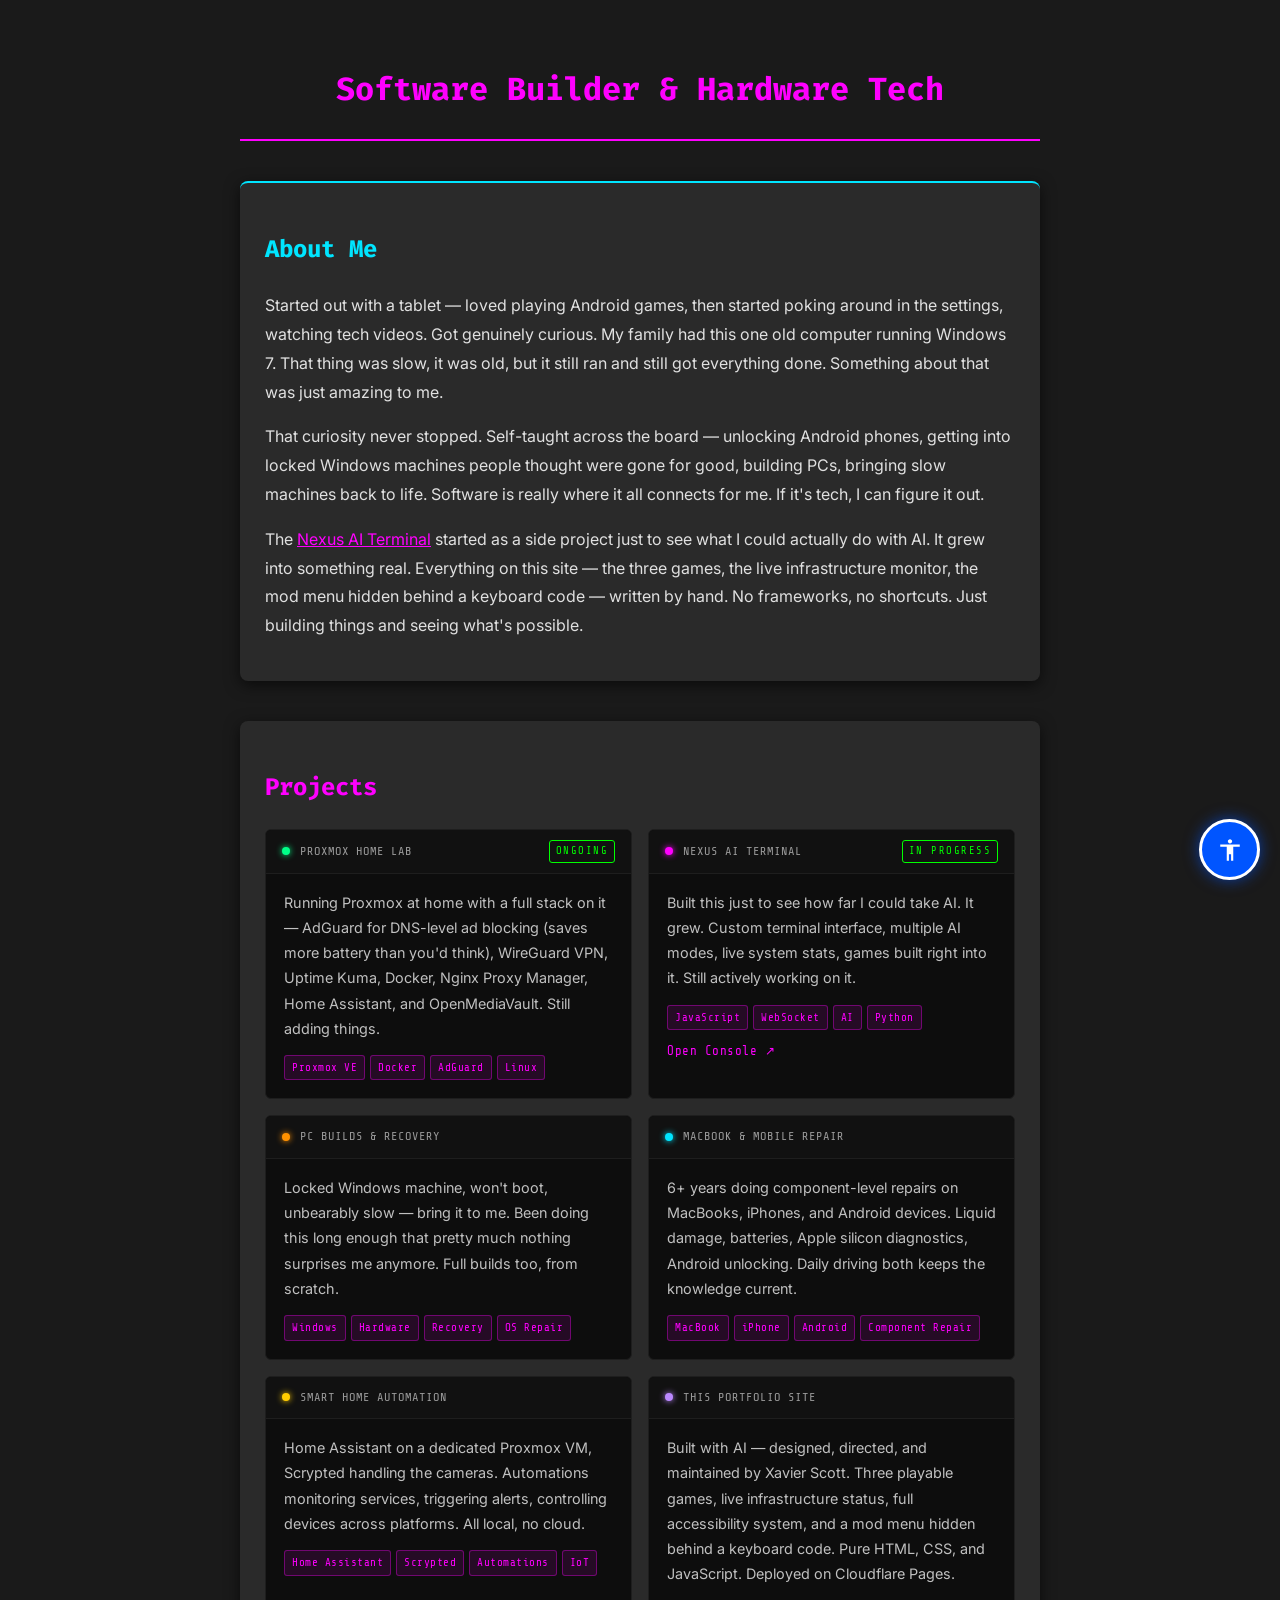
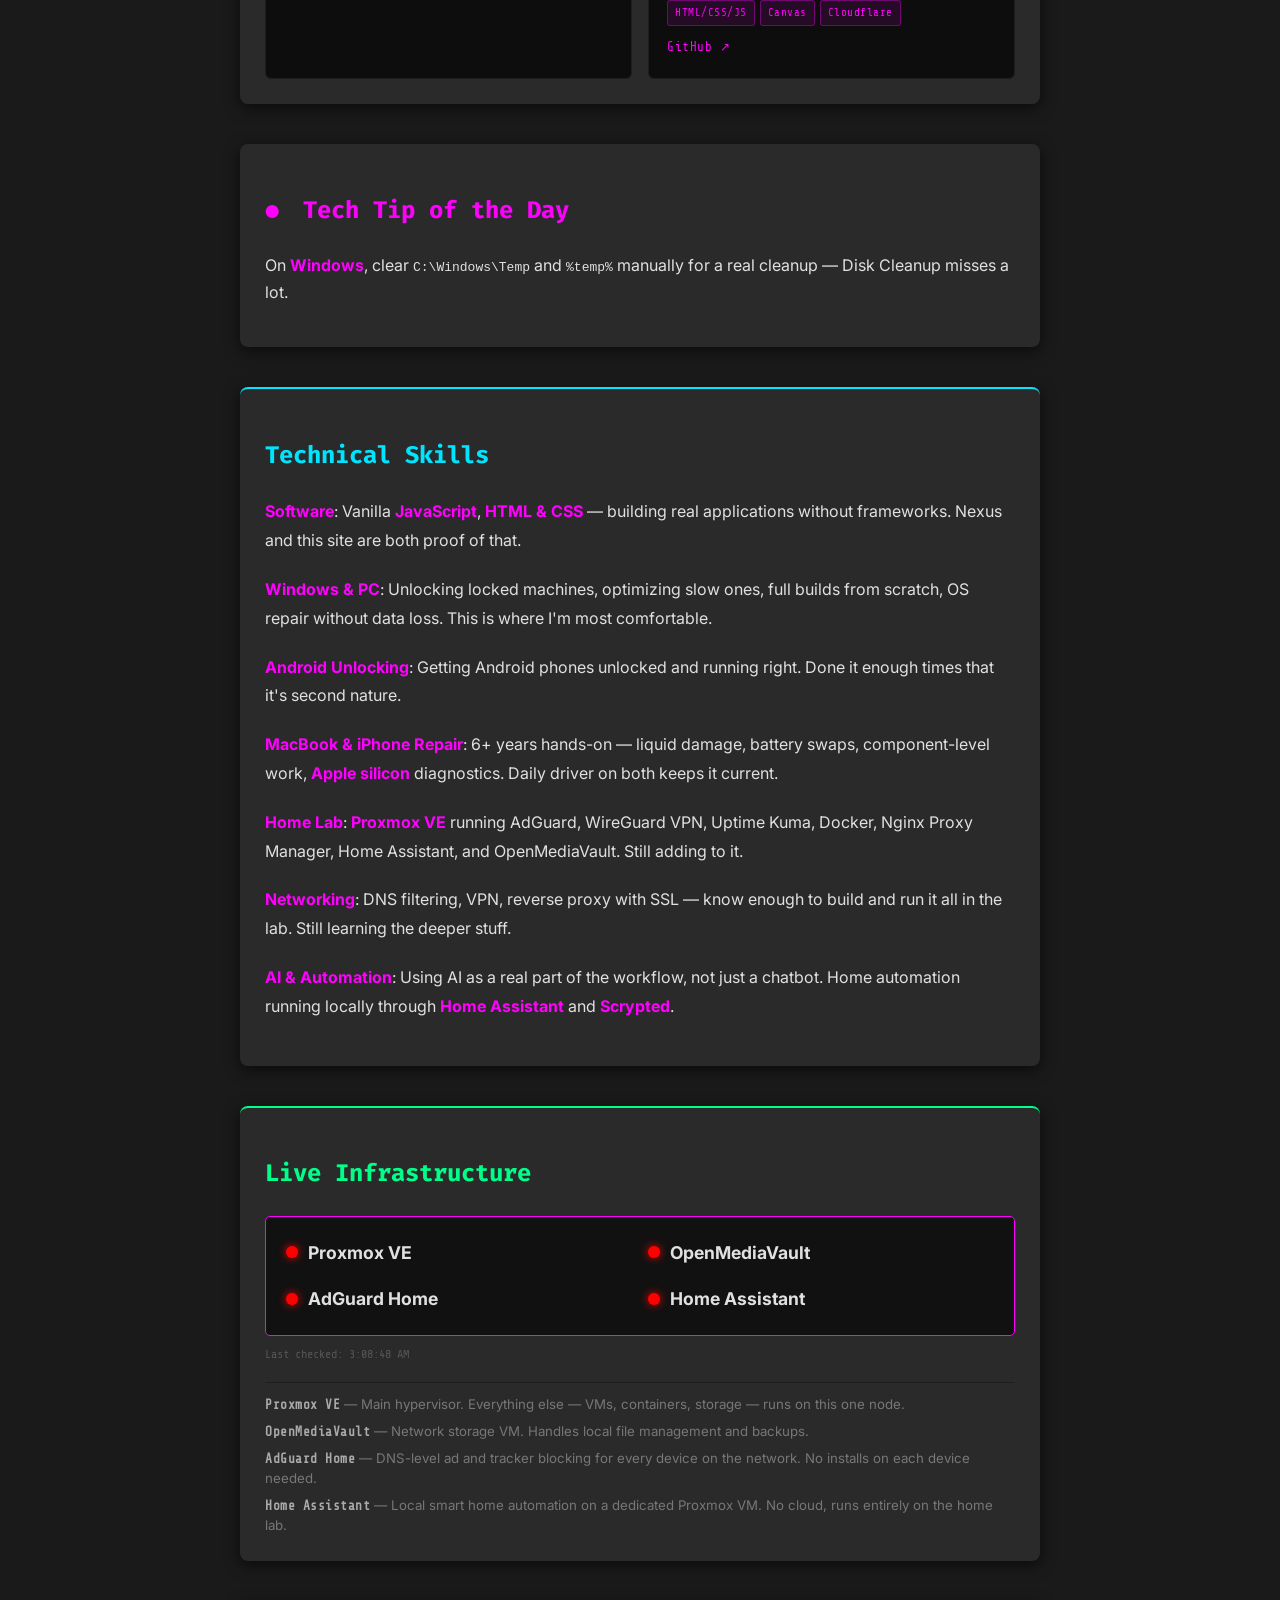
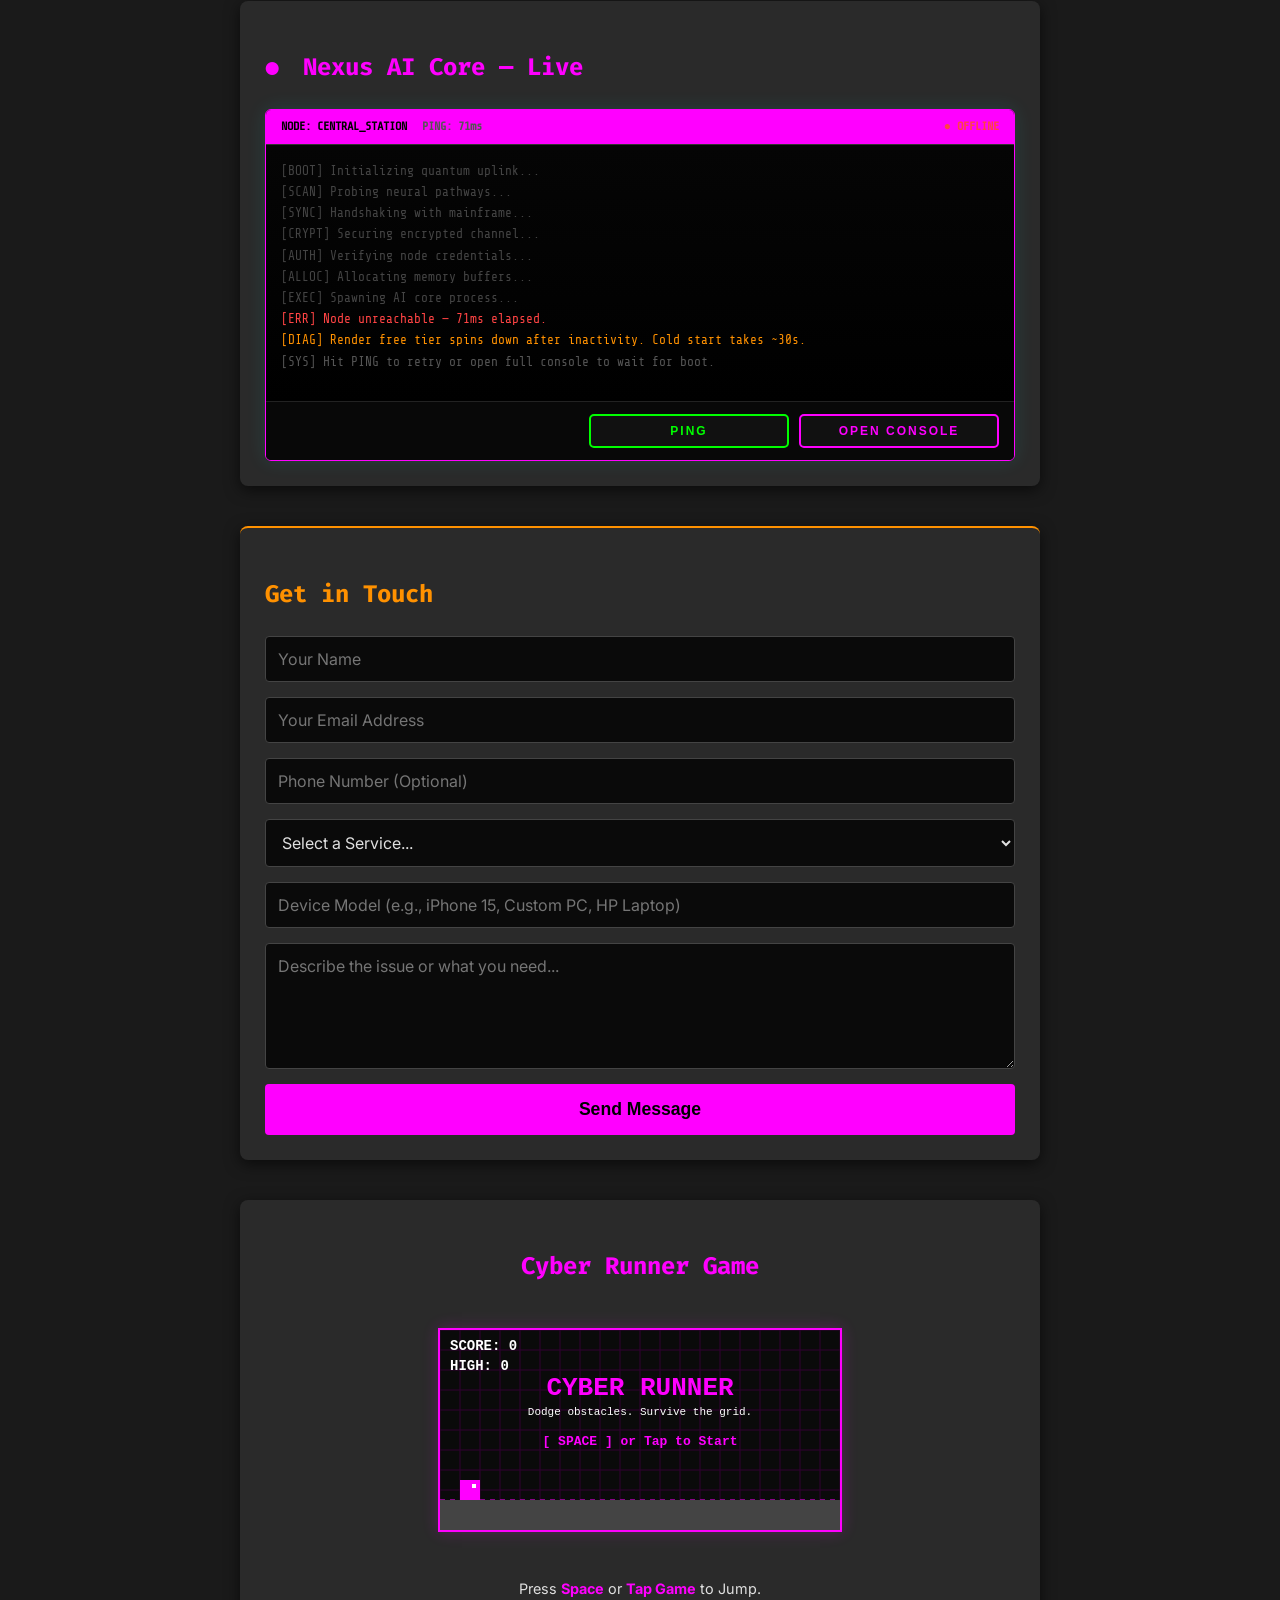
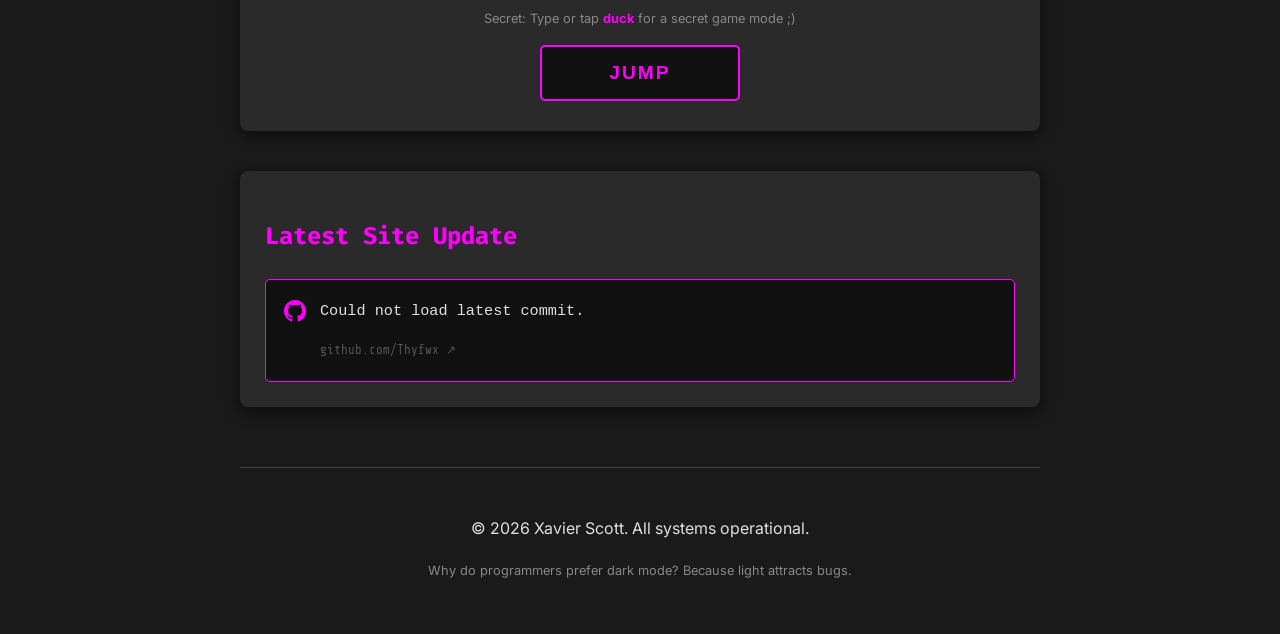
==== commit d01028a8: "Bot fix, tooltips, game screens, space bar fix, noclip removed Co-Authored-By: Claude Sonnet 4.6 <no" ====
--- a/index.html
+++ b/index.html
@@ -33,15 +33,15 @@
 <div id="a11yMenu" role="dialog" aria-modal="true" aria-labelledby="a11yMenuTitle">
   <h3 id="a11yMenuTitle" style="margin-top: 0; margin-bottom: 10px; color: #0055ff; font-family: Arial, sans-serif; font-size: 1em; text-align: center; padding-bottom: 10px; border-bottom: 1px solid #0055ff44;">Accessibility</h3>
   <div class="a11y-grid">
-    <button class="a11y-opt" id="a11yFontToggle"       data-class="a11y-font">Readable Font</button>
-    <button class="a11y-opt" id="a11yTextToggle"       data-class="a11y-large-text">Large Text</button>
-    <button class="a11y-opt" id="a11ySpaceToggle"      data-class="a11y-spaced">Spaced Text</button>
-    <button class="a11y-opt" id="a11yAnimToggle"       data-class="a11y-no-anim">Reduce Motion</button>
-    <button class="a11y-opt" id="a11yContrastToggle"   data-class="a11y-contrast">High Contrast</button>
-    <button class="a11y-opt" id="a11yColorblindToggle" data-class="a11y-colorblind">Colorblind Mode</button>
-    <button class="a11y-opt a11y-opt-full" id="a11yFocusToggle" data-class="a11y-focus">Focus Indicators</button>
-    <button class="a11y-opt" id="a11yWordSpaceToggle" data-class="a11y-word-space">Word Spacing</button>
-    <button class="a11y-opt" id="a11yNoBgToggle" data-class="a11y-no-bg">Pause Background</button>
+    <button class="a11y-opt" id="a11yFontToggle"       data-class="a11y-font"       title="Switches body text to a clean serif font (Georgia) that is easier to read for long passages">Readable Font</button>
+    <button class="a11y-opt" id="a11yTextToggle"       data-class="a11y-large-text" title="Increases base font size across the page for easier reading">Large Text</button>
+    <button class="a11y-opt" id="a11ySpaceToggle"      data-class="a11y-spaced"     title="Adds extra line height and letter spacing to reduce text density">Spaced Text</button>
+    <button class="a11y-opt" id="a11yAnimToggle"       data-class="a11y-no-anim"    title="Disables all CSS animations and transitions, including game visual effects. Also stops matrix rain.">Reduce Motion</button>
+    <button class="a11y-opt" id="a11yContrastToggle"   data-class="a11y-contrast"   title="Switches to a high contrast black-and-white mode. All colors are replaced with pure black or white.">High Contrast</button>
+    <button class="a11y-opt" id="a11yColorblindToggle" data-class="a11y-colorblind" title="Adjusts the color palette to avoid red/green combinations that are hard to distinguish for colorblind users">Colorblind Mode</button>
+    <button class="a11y-opt a11y-opt-full" id="a11yFocusToggle" data-class="a11y-focus" title="Makes keyboard focus outlines visible and strong — useful if you navigate with a keyboard or switch device">Focus Indicators</button>
+    <button class="a11y-opt" id="a11yWordSpaceToggle" data-class="a11y-word-space"  title="Adds extra word spacing and slight letter tracking — helps with dyslexia and dense text">Word Spacing</button>
+    <button class="a11y-opt" id="a11yNoBgToggle" data-class="a11y-no-bg"            title="Hides the matrix rain canvas background — useful if motion in the background is distracting">Pause Background</button>
   </div>
   <button id="a11yCloseBtn" class="nuke-btn" style="background:#333; border:1px solid #0055ff; margin-top:8px; font-family:Arial, sans-serif; font-size:0.85em; padding:8px;">Close</button>
 </div>
@@ -324,48 +324,37 @@
   </div>
 
   <div id="tab-system" class="mod-tab-content active">
-    <button class="nuke-btn" style="background:#222; color:var(--neon-color); border:1px solid var(--neon-color); margin-top:5px;" onclick="window.switchGame('runner')">BOOT CYBER RUNNER</button>
-    <button class="nuke-btn" style="background:#222; color:#ff0000; border:1px solid #ff0000; margin-top:5px;" onclick="window.switchGame('target')">BOOT TARGET SIM</button>
-    <button class="nuke-btn" style="background:#222; color:cyan; border:1px solid cyan; margin-top:5px; margin-bottom:15px;" onclick="window.switchGame('tetris')">BOOT TETRIS</button>
-
-    <div class="mod-row">
-      <label style="color:#ff69b4;font-family:serif;">&#9825; UwU Kawaii Mode</label>
-      <button id="kawaiiToggle" style="background:linear-gradient(135deg,#ff69b4,#ffb6c1);color:#fff;border:none;border-radius:20px;padding:4px 12px;cursor:pointer;font-weight:bold;font-size:0.85em;letter-spacing:1px;">OFF</button>
-    </div>
-
-    <div class="mod-row">
-      <label style="color:#ff8800;">Screen Shake</label>
-      <label class="toggle-switch">
+    <button class="nuke-btn" title="Switch to the Cyber Runner endless runner game" style="background:#222; color:var(--neon-color); border:1px solid var(--neon-color); margin-top:5px;" onclick="window.switchGame('runner')">BOOT CYBER RUNNER</button>
+    <button class="nuke-btn" title="Switch to the Matrix Target Simulator shooting game" style="background:#222; color:#ff0000; border:1px solid #ff0000; margin-top:5px;" onclick="window.switchGame('target')">BOOT TARGET SIM</button>
+    <button class="nuke-btn" title="Switch to Tetris" style="background:#222; color:cyan; border:1px solid cyan; margin-top:5px; margin-bottom:15px;" onclick="window.switchGame('tetris')">BOOT TETRIS</button>
+
+    <div class="mod-row">
+      <label style="color:#ff69b4;font-family:serif;" title="Toggle pink kawaii aesthetic — changes colors, fonts, and effects site-wide">&#9825; UwU Kawaii Mode</label>
+      <button id="kawaiiToggle" title="Toggle pink kawaii aesthetic" style="background:linear-gradient(135deg,#ff69b4,#ffb6c1);color:#fff;border:none;border-radius:20px;padding:4px 12px;cursor:pointer;font-weight:bold;font-size:0.85em;letter-spacing:1px;">OFF</button>
+    </div>
+
+    <div class="mod-row">
+      <label style="color:#ff8800;" title="Shake the screen when you die or score in a game. Turn off if you find it distracting.">Screen Shake</label>
+      <label class="toggle-switch" title="Toggle screen shake on game events">
         <input type="checkbox" id="modShakeToggle" checked>
         <span class="toggle-slider"></span>
       </label>
     </div>
 
     <div class="mod-row">
-      <label style="color:#ffcc00;">CRT Scanlines</label>
-      <label class="toggle-switch">
+      <label style="color:#ffcc00;" title="Overlays a retro CRT scanline effect over the whole page. Pure aesthetics.">CRT Scanlines</label>
+      <label class="toggle-switch" title="Toggle CRT scanline overlay">
         <input type="checkbox" id="modCrtToggle">
         <span class="toggle-slider"></span>
       </label>
     </div>
 
     <div class="mod-row">
-      <label style="color:#0f0;">Matrix Rain</label>
-      <label class="toggle-switch">
+      <label style="color:#0f0;" title="Enables the falling green characters animation in the background. Click the background to trigger a surge. Disable to improve performance.">Matrix Rain</label>
+      <label class="toggle-switch" title="Toggle matrix rain background animation — click the background to surge it">
         <input type="checkbox" id="modMatrixRain">
         <span class="toggle-slider"></span>
       </label>
-    </div>
-
-    <div class="mod-row" style="margin-top:10px;">
-      <label style="color:#aaa;">Game Theme</label>
-      <select id="modGameTheme" style="background:#111; color:#fff; border:1px solid #444; padding:4px 6px; border-radius:3px; font-size:0.8em;">
-        <option value="">Default</option>
-        <option value="theme-neon">Neon Green</option>
-        <option value="theme-red">Cyber Red</option>
-        <option value="theme-purple">Deep Purple</option>
-        <option value="theme-blue">Galaxy Blue</option>
-      </select>
     </div>
 
     <button id="resetProgressBtn" class="nuke-btn" style="background:#ff8800; color:#000; margin-top:20px;">RESET ALL PROGRESS</button>
@@ -374,152 +363,153 @@
 
   <div id="tab-runner" class="mod-tab-content">
     <div class="mod-row">
-      <label style="color:#aaa;">Base Speed (<span id="speedVal">5.0</span>)</label>
-      <input type="range" id="modSpeed" min="1" max="20" step="0.5" value="5.0">
-    </div>
-    <div class="mod-row">
-      <label style="color:#ff69b4;">Rainbow Mode</label>
-      <label class="toggle-switch">
+      <label style="color:#aaa;" title="Base movement speed. Speed also increases automatically as your score goes up.">Base Speed (<span id="speedVal">5.0</span>)</label>
+      <input type="range" id="modSpeed" min="1" max="20" step="0.5" value="5.0" title="Drag to change starting speed">
+    </div>
+    <div class="mod-row">
+      <label style="color:#88ddff;" title="How strongly gravity pulls the player down. Lower = floaty, Higher = heavy drops.">Gravity (<span id="gravVal">0.85</span>)</label>
+      <input type="range" id="modGravity" min="0.1" max="2.0" step="0.05" value="0.85" title="Drag to change gravity strength">
+    </div>
+    <div class="mod-row">
+      <label style="color:#0ff;" title="How high and far the player jumps. Higher values = bigger air time.">Jump Power (<span id="jumpVal">11.5</span>)</label>
+      <input type="range" id="modJump" min="4" max="20" step="0.5" value="11.5" title="Drag to change jump height">
+    </div>
+    <div class="mod-row">
+      <label style="color:#ff69b4;" title="Makes the background and obstacles flash through rainbow colors every beat. Purely visual.">Rainbow Mode</label>
+      <label class="toggle-switch" title="Toggle disco/rainbow color cycling">
         <input type="checkbox" id="modDiscoRunner">
         <span class="toggle-slider"></span>
       </label>
     </div>
     <div class="mod-row">
-      <label style="color:#0ff;">Jetpack Mode</label>
-      <label class="toggle-switch">
+      <label style="color:#0ff;" title="Hold Space to fly upward. Release to fall. No gravity ceiling — you can fly above the top of the screen.">Jetpack Mode</label>
+      <label class="toggle-switch" title="Toggle jetpack — hold Space to fly">
         <input type="checkbox" id="modJetpack">
         <span class="toggle-slider"></span>
       </label>
     </div>
     <div class="mod-row">
-      <label style="color:#f0f;">No-Clip (Free Move)</label>
-      <label class="toggle-switch">
-        <input type="checkbox" id="modNoClip">
-        <span class="toggle-slider"></span>
-      </label>
-    </div>
-    <div class="mod-row">
-      <label style="color:#ffcc00;">God Mode (Invincible)</label>
-      <label class="toggle-switch">
+      <label style="color:#ffcc00;" title="You cannot die. Obstacles pass right through you. Score still counts.">God Mode (Invincible)</label>
+      <label class="toggle-switch" title="Toggle invincibility — obstacles do no damage">
         <input type="checkbox" id="modGodMode">
         <span class="toggle-slider"></span>
       </label>
     </div>
     <div class="mod-row">
-      <label style="color:#88ddff;">Freeze Obstacles</label>
-      <label class="toggle-switch">
+      <label style="color:#88ddff;" title="Stops all obstacles in place. Good for practicing a specific section or just watching the rain.">Freeze Obstacles</label>
+      <label class="toggle-switch" title="Toggle obstacle freeze — they stop moving">
         <input type="checkbox" id="modFreezeObs">
         <span class="toggle-slider"></span>
       </label>
     </div>
     <div class="mod-row">
-      <label style="color:#00ff88;">Tiny Mode (Small Hitbox)</label>
-      <label class="toggle-switch">
+      <label style="color:#00ff88;" title="Shrinks your character's hitbox to 8×8 pixels instead of 20×20. Much easier to slip through tight gaps.">Tiny Mode (Small Hitbox)</label>
+      <label class="toggle-switch" title="Toggle tiny hitbox mode">
         <input type="checkbox" id="modTinyMode">
         <span class="toggle-slider"></span>
       </label>
     </div>
     <div class="mod-row">
-      <label style="color:#ff8800;">Auto-Jump Bot</label>
-      <label class="toggle-switch">
+      <label style="color:#ff8800;" title="The game plays itself. The bot reads upcoming obstacles and jumps at exactly the right time. It avoids flying obstacles by staying grounded.">Auto-Jump Bot</label>
+      <label class="toggle-switch" title="Toggle auto-play bot — it will never die">
         <input type="checkbox" id="modRunnerBot">
         <span class="toggle-slider"></span>
       </label>
     </div>
     <div class="mod-row">
-      <button id="modScoreInject" style="background:#222; color:#0f0; border:1px solid #0f0; padding:4px 8px; border-radius:4px; font-size:0.8em; cursor:pointer;">+50 Score Inject</button>
-      <button id="modClearObs" style="background:#222; color:#ff0; border:1px solid #ff0; padding:4px 8px; border-radius:4px; font-size:0.8em; cursor:pointer; margin-left:6px;">Clear Obstacles</button>
-    </div>
-    <button id="modRunnerReset" class="nuke-btn" style="background:#444; color:#fff; margin-top:15px;">RESET RUNNER SETTINGS</button>
+      <button id="modScoreInject" title="Instantly adds 50 points to your current score" style="background:#222; color:#0f0; border:1px solid #0f0; padding:4px 8px; border-radius:4px; font-size:0.8em; cursor:pointer;">+50 Score Inject</button>
+      <button id="modClearObs" title="Removes all obstacles currently on screen" style="background:#222; color:#ff0; border:1px solid #ff0; padding:4px 8px; border-radius:4px; font-size:0.8em; cursor:pointer; margin-left:6px;">Clear Obstacles</button>
+    </div>
+    <button id="modRunnerReset" class="nuke-btn" title="Resets all runner mod settings back to their defaults" style="background:#444; color:#fff; margin-top:15px;">RESET RUNNER SETTINGS</button>
   </div>
 
   <div id="tab-tetris" class="mod-tab-content">
     <div class="mod-row">
-      <label style="color:#aaa;">Drop Speed (<span id="tetrisSpeedVal">5</span>)</label>
-      <input type="range" id="modTetrisSpeed" min="1" max="20" step="1" value="5">
-    </div>
-    <div class="mod-row">
-      <label style="color:#ffcc00;">Score Multiplier (<span id="tetrisMultVal">1</span>x)</label>
-      <input type="range" id="modTetrisMult" min="1" max="50" step="1" value="1">
-    </div>
-    <div class="mod-row">
-      <label style="color:#ff69b4;">Rainbow Blocks</label>
-      <label class="toggle-switch">
+      <label style="color:#aaa;" title="How fast pieces fall. Higher = faster drops. Goes up to 20 (insane mode).">Drop Speed (<span id="tetrisSpeedVal">5</span>)</label>
+      <input type="range" id="modTetrisSpeed" min="1" max="20" step="1" value="5" title="Drag to change piece drop speed">
+    </div>
+    <div class="mod-row">
+      <label style="color:#ffcc00;" title="Multiplies all points earned. At 50x, clearing 4 lines at once is massive.">Score Multiplier (<span id="tetrisMultVal">1</span>x)</label>
+      <input type="range" id="modTetrisMult" min="1" max="50" step="1" value="1" title="Drag to change score multiplier">
+    </div>
+    <div class="mod-row">
+      <label style="color:#ff69b4;" title="Every placed piece is a random color. Purely visual — does not affect gameplay.">Rainbow Blocks</label>
+      <label class="toggle-switch" title="Toggle rainbow colored Tetris pieces">
         <input type="checkbox" id="modTetrisRainbow">
         <span class="toggle-slider"></span>
       </label>
     </div>
     <div class="mod-row">
-      <label style="color:#88ddff;">Ghost Piece Mode</label>
-      <label class="toggle-switch">
+      <label style="color:#88ddff;" title="Shows a transparent outline of where your piece will land. Useful for planning placements.">Ghost Piece Mode</label>
+      <label class="toggle-switch" title="Toggle ghost piece landing preview">
         <input type="checkbox" id="modTetrisGhost">
         <span class="toggle-slider"></span>
       </label>
     </div>
     <div class="mod-row">
-      <label style="color:#ffcc00;">God Mode (Never Lose)</label>
-      <label class="toggle-switch">
+      <label style="color:#ffcc00;" title="Stack overflows are ignored. Pieces keep spawning even when the grid is full. You can never lose.">God Mode (Never Lose)</label>
+      <label class="toggle-switch" title="Toggle god mode — the game never ends">
         <input type="checkbox" id="modTetrisGodMode">
         <span class="toggle-slider"></span>
       </label>
     </div>
     <div class="mod-row">
-      <label style="color:#00ff88;">Slow Motion</label>
-      <label class="toggle-switch">
+      <label style="color:#00ff88;" title="Slows the piece fall timer to a crawl. Useful for learning placement without time pressure.">Slow Motion</label>
+      <label class="toggle-switch" title="Toggle slow motion piece drop">
         <input type="checkbox" id="modTetrisSlow">
         <span class="toggle-slider"></span>
       </label>
     </div>
     <div class="mod-row">
-      <label style="color:#0ff;">Piece Lock (Freeze Drop)</label>
-      <label class="toggle-switch">
+      <label style="color:#0ff;" title="Pieces stop auto-dropping. They will only move down when you press the down arrow or S. Full manual control.">Piece Lock (Freeze Drop)</label>
+      <label class="toggle-switch" title="Toggle piece lock — pieces only drop on manual input">
         <input type="checkbox" id="modTetrisLock">
         <span class="toggle-slider"></span>
       </label>
     </div>
     <div class="mod-row" style="flex-direction:column;align-items:flex-start;gap:4px;">
-      <label style="color:#f0f;">Set Score</label>
+      <label style="color:#f0f;" title="Type any number and press SET to jump your score to that value instantly.">Set Score</label>
       <div style="display:flex;gap:6px;width:100%;">
-        <input type="number" id="modTetrisScoreSet" min="0" value="0" style="background:#111;color:#0ff;border:1px solid #0ff;padding:4px 6px;border-radius:3px;width:80px;font-size:0.85em;">
-        <button id="modTetrisScoreBtn" style="background:#0ff;color:#000;border:none;padding:4px 8px;border-radius:3px;cursor:pointer;font-weight:bold;font-size:0.85em;">SET</button>
+        <input type="number" id="modTetrisScoreSet" min="0" value="0" title="Enter a score value" style="background:#111;color:#0ff;border:1px solid #0ff;padding:4px 6px;border-radius:3px;width:80px;font-size:0.85em;">
+        <button id="modTetrisScoreBtn" title="Apply the score value" style="background:#0ff;color:#000;border:none;padding:4px 8px;border-radius:3px;cursor:pointer;font-weight:bold;font-size:0.85em;">SET</button>
       </div>
     </div>
     <div class="mod-row" style="gap:6px;">
-      <button id="modTetrisAddJunkBtn" style="background:#ff5500;color:#000;border:none;padding:6px 10px;border-radius:3px;cursor:pointer;font-weight:bold;font-size:0.8em;flex:1;">ADD JUNK ROW</button>
-      <button id="modTetrisClearBtn" style="background:#ff00ff;color:#000;border:none;padding:6px 10px;border-radius:3px;cursor:pointer;font-weight:bold;font-size:0.8em;flex:1;">CLEAR ALL LINES</button>
+      <button id="modTetrisAddJunkBtn" title="Adds a nearly full row at the bottom — great for stress testing or practice" style="background:#ff5500;color:#000;border:none;padding:6px 10px;border-radius:3px;cursor:pointer;font-weight:bold;font-size:0.8em;flex:1;">ADD JUNK ROW</button>
+      <button id="modTetrisClearBtn" title="Instantly clears every block from the board" style="background:#ff00ff;color:#000;border:none;padding:6px 10px;border-radius:3px;cursor:pointer;font-weight:bold;font-size:0.8em;flex:1;">CLEAR ALL LINES</button>
     </div>
   </div>
 
   <div id="tab-target" class="mod-tab-content">
     <div class="mod-row">
-      <label style="color:#aaa;">Difficulty</label>
-      <select id="modDifficulty" style="background:#111; color:#fff; border:1px solid #444; padding:5px; border-radius:3px;">
+      <label style="color:#aaa;" title="How many misses before the game ends. Easy = 8, Normal = 6, Hard = 3.">Difficulty</label>
+      <select id="modDifficulty" title="Select difficulty level" style="background:#111; color:#fff; border:1px solid #444; padding:5px; border-radius:3px;">
         <option value="8">Easy (8 Misses)</option>
         <option value="6" selected>Normal (6 Misses)</option>
         <option value="3">Hard (3 Misses)</option>
       </select>
     </div>
     <div class="mod-row">
-      <label style="color:#aaa;">Target Size (<span id="targetSizeVal">30</span>)</label>
-      <input type="range" id="modTargetSize" min="10" max="100" step="5" value="30">
-    </div>
-    <div class="mod-row">
-      <label style="color:#ff3333;">Spawn Decoys</label>
-      <label class="toggle-switch">
+      <label style="color:#aaa;" title="Changes how big the target circle is. Bigger = easier to click. Smaller = more skill required.">Target Size (<span id="targetSizeVal">30</span>)</label>
+      <input type="range" id="modTargetSize" min="10" max="100" step="5" value="30" title="Drag to change target size">
+    </div>
+    <div class="mod-row">
+      <label style="color:#ff3333;" title="Spawns fake decoy targets that count as a miss if clicked. Tests your aim accuracy.">Spawn Decoys</label>
+      <label class="toggle-switch" title="Toggle decoy targets — clicking them costs a life">
         <input type="checkbox" id="modTargetDecoy">
         <span class="toggle-slider"></span>
       </label>
     </div>
     <div class="mod-row">
-      <label style="color:#88ddff;">Time Freeze (Infinite Lives)</label>
-      <label class="toggle-switch">
+      <label style="color:#88ddff;" title="The miss counter is frozen — you have unlimited lives. The game goes on forever until you close it.">Time Freeze (Infinite Lives)</label>
+      <label class="toggle-switch" title="Toggle infinite lives — misses do not count">
         <input type="checkbox" id="modTargetFreeze">
         <span class="toggle-slider"></span>
       </label>
     </div>
     <div class="mod-row">
-      <label style="color:#0ff;">Aimbot (Auto-Shoot)</label>
-      <label class="toggle-switch">
+      <label style="color:#0ff;" title="The game automatically shoots every target the moment it appears. Enables itself and clears every round.">Aimbot (Auto-Shoot)</label>
+      <label class="toggle-switch" title="Toggle aimbot — auto-shoots every target instantly">
         <input type="checkbox" id="modAimbot">
         <span class="toggle-slider"></span>
       </label>
--- a/style.css
+++ b/style.css
@@ -1158,8 +1158,4 @@
 body.a11y-no-bg #matrixCanvas { display: none !important; }
 body.a11y-no-bg #kawaiiOv     { display: none !important; }
 
-/* ── Game Themes ── */
-#gameScreenWrapper.theme-neon   { border: 2px solid #00ff00; box-shadow: 0 0 24px #00ff0033, inset 0 0 12px #00ff0011; }
-#gameScreenWrapper.theme-red    { border: 2px solid #ff2200; box-shadow: 0 0 24px #ff220033, inset 0 0 12px #ff220011; }
-#gameScreenWrapper.theme-purple { border: 2px solid #aa00ff; box-shadow: 0 0 24px #aa00ff33, inset 0 0 12px #aa00ff11; }
-#gameScreenWrapper.theme-blue   { border: 2px solid #0088ff; box-shadow: 0 0 24px #0088ff33, inset 0 0 12px #0088ff11; }
+
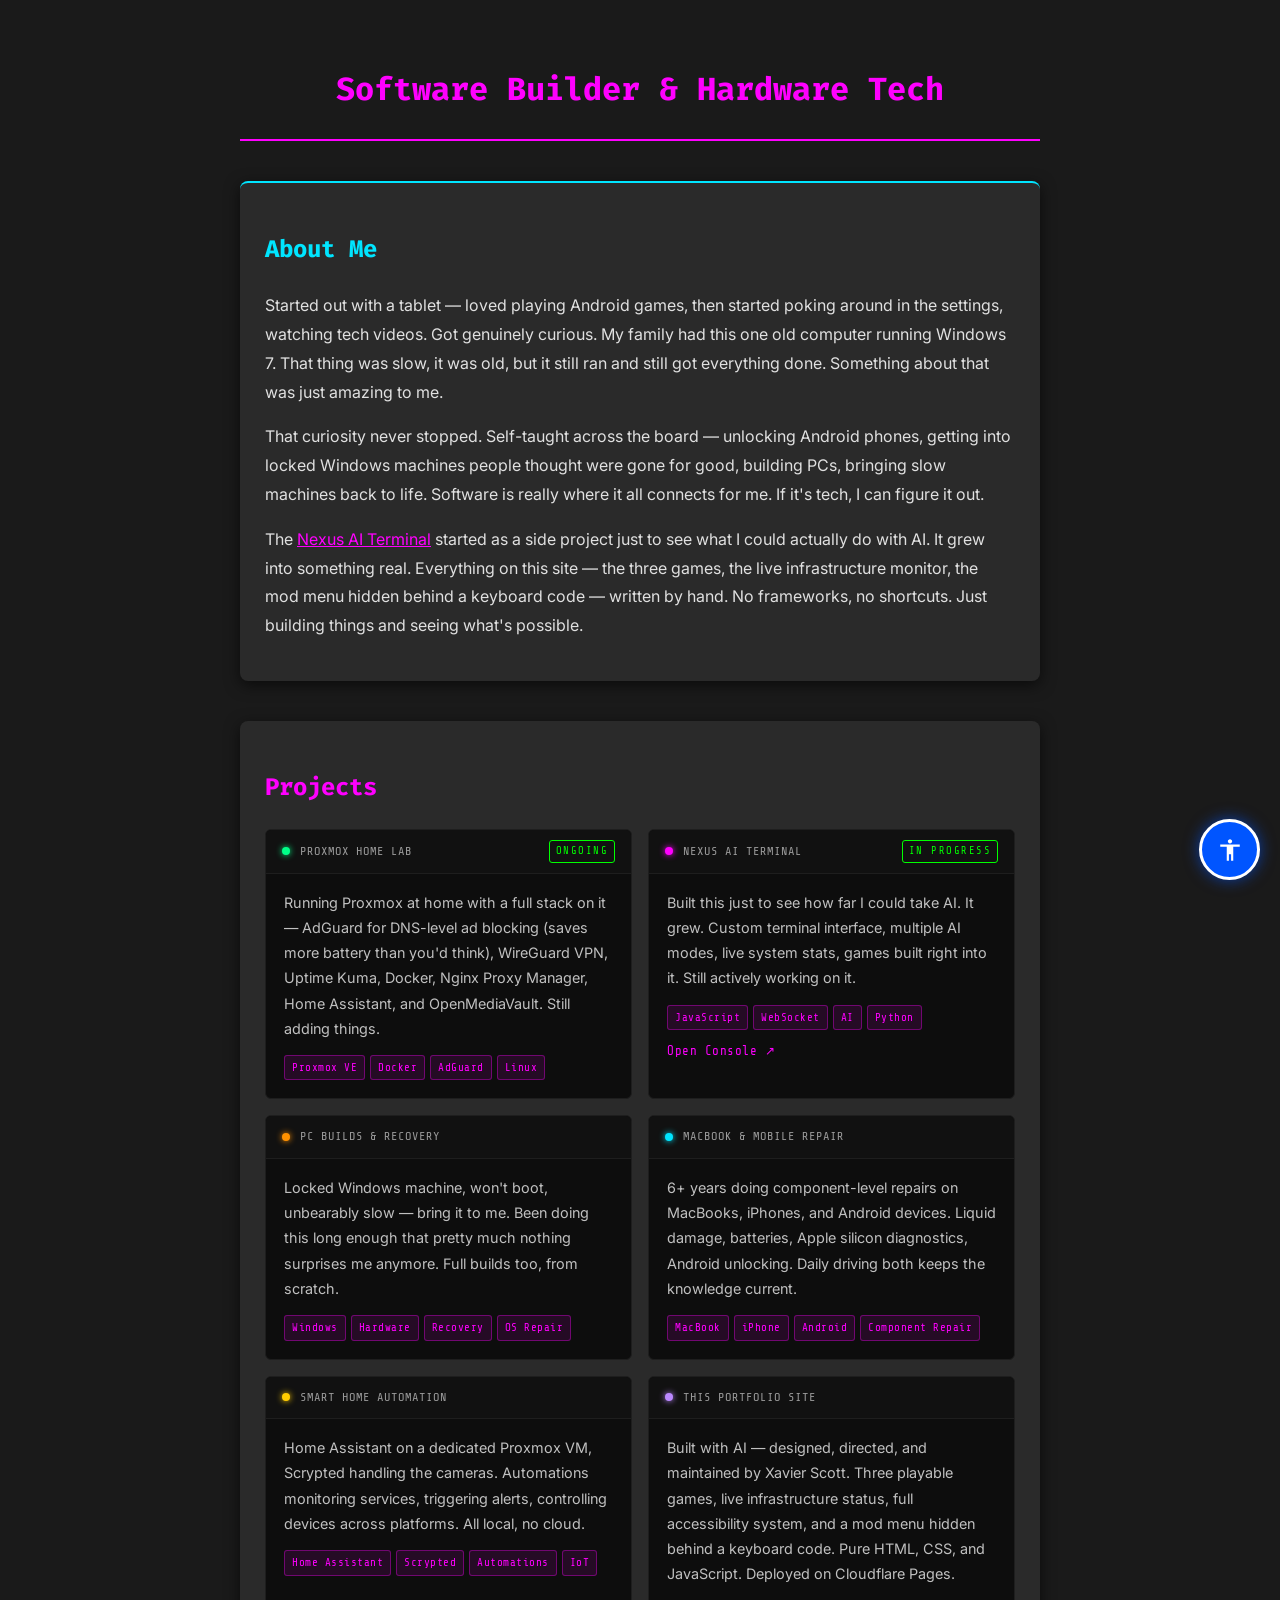
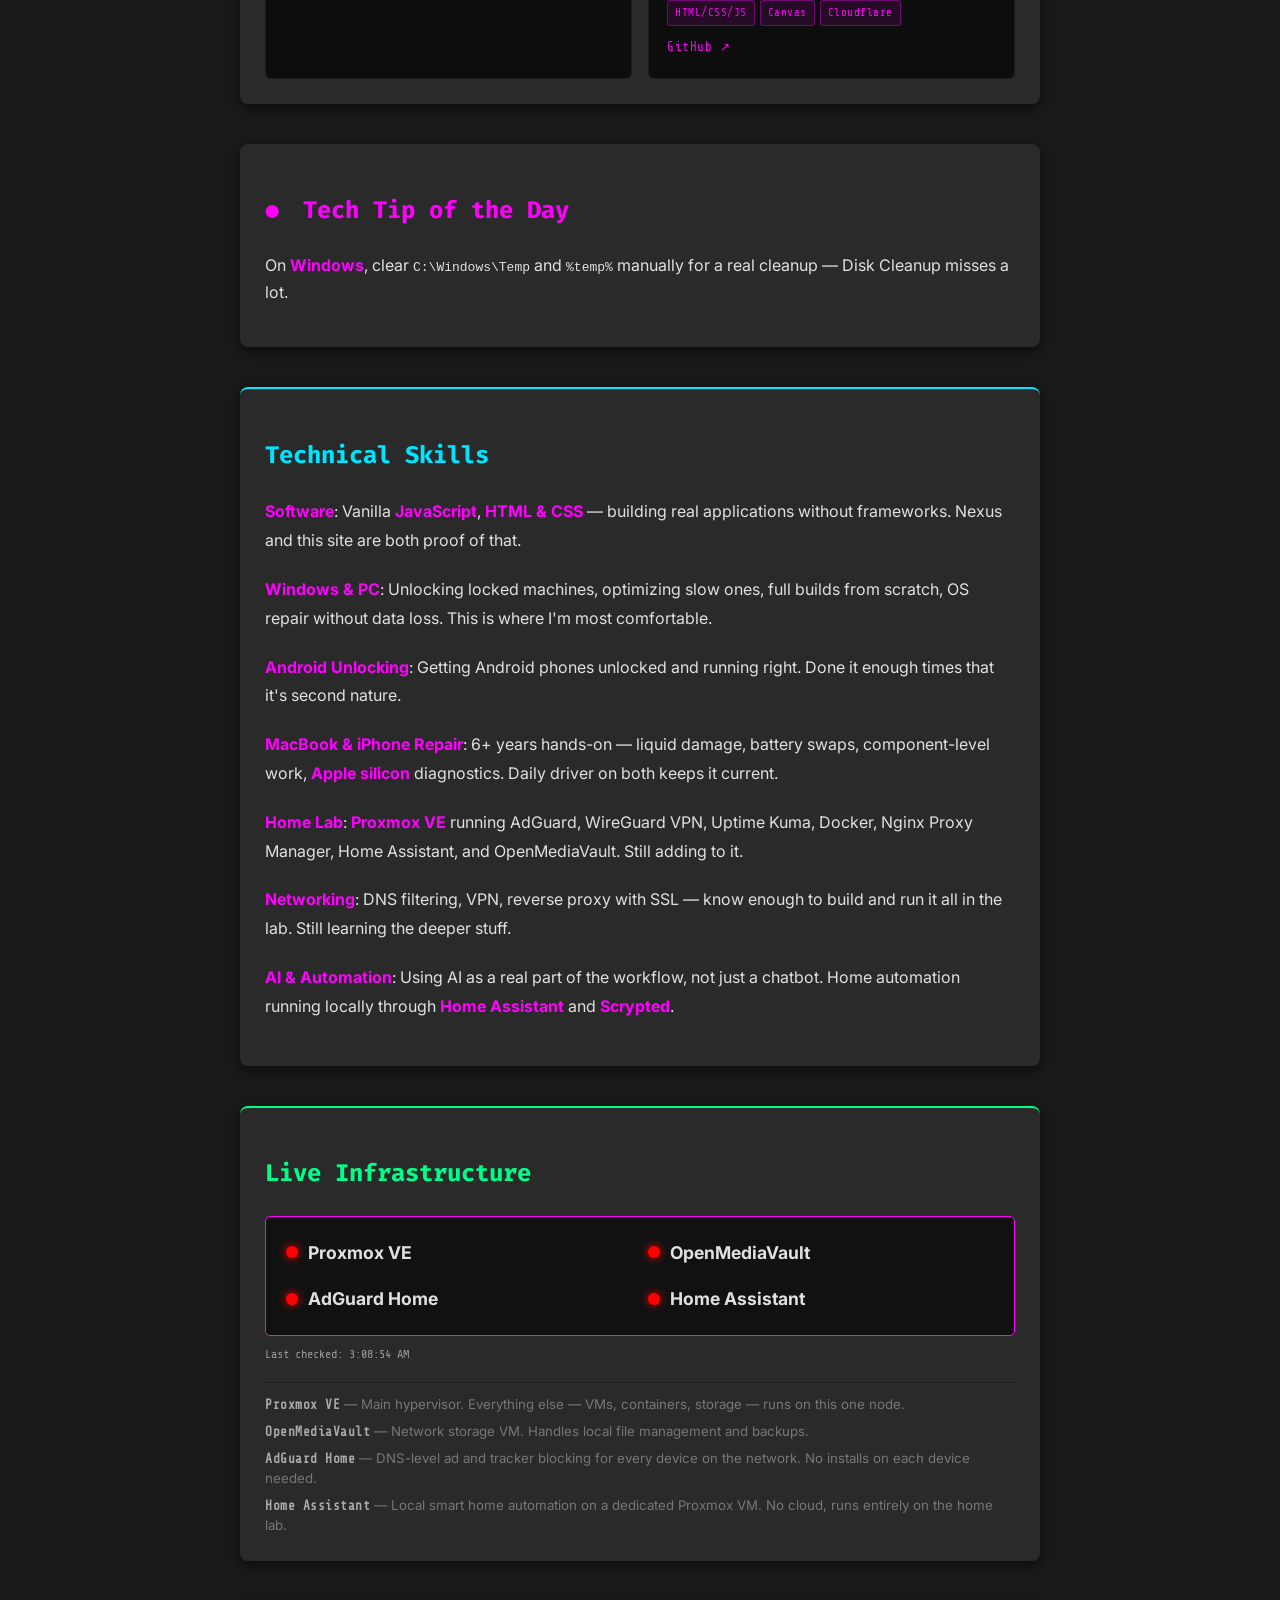
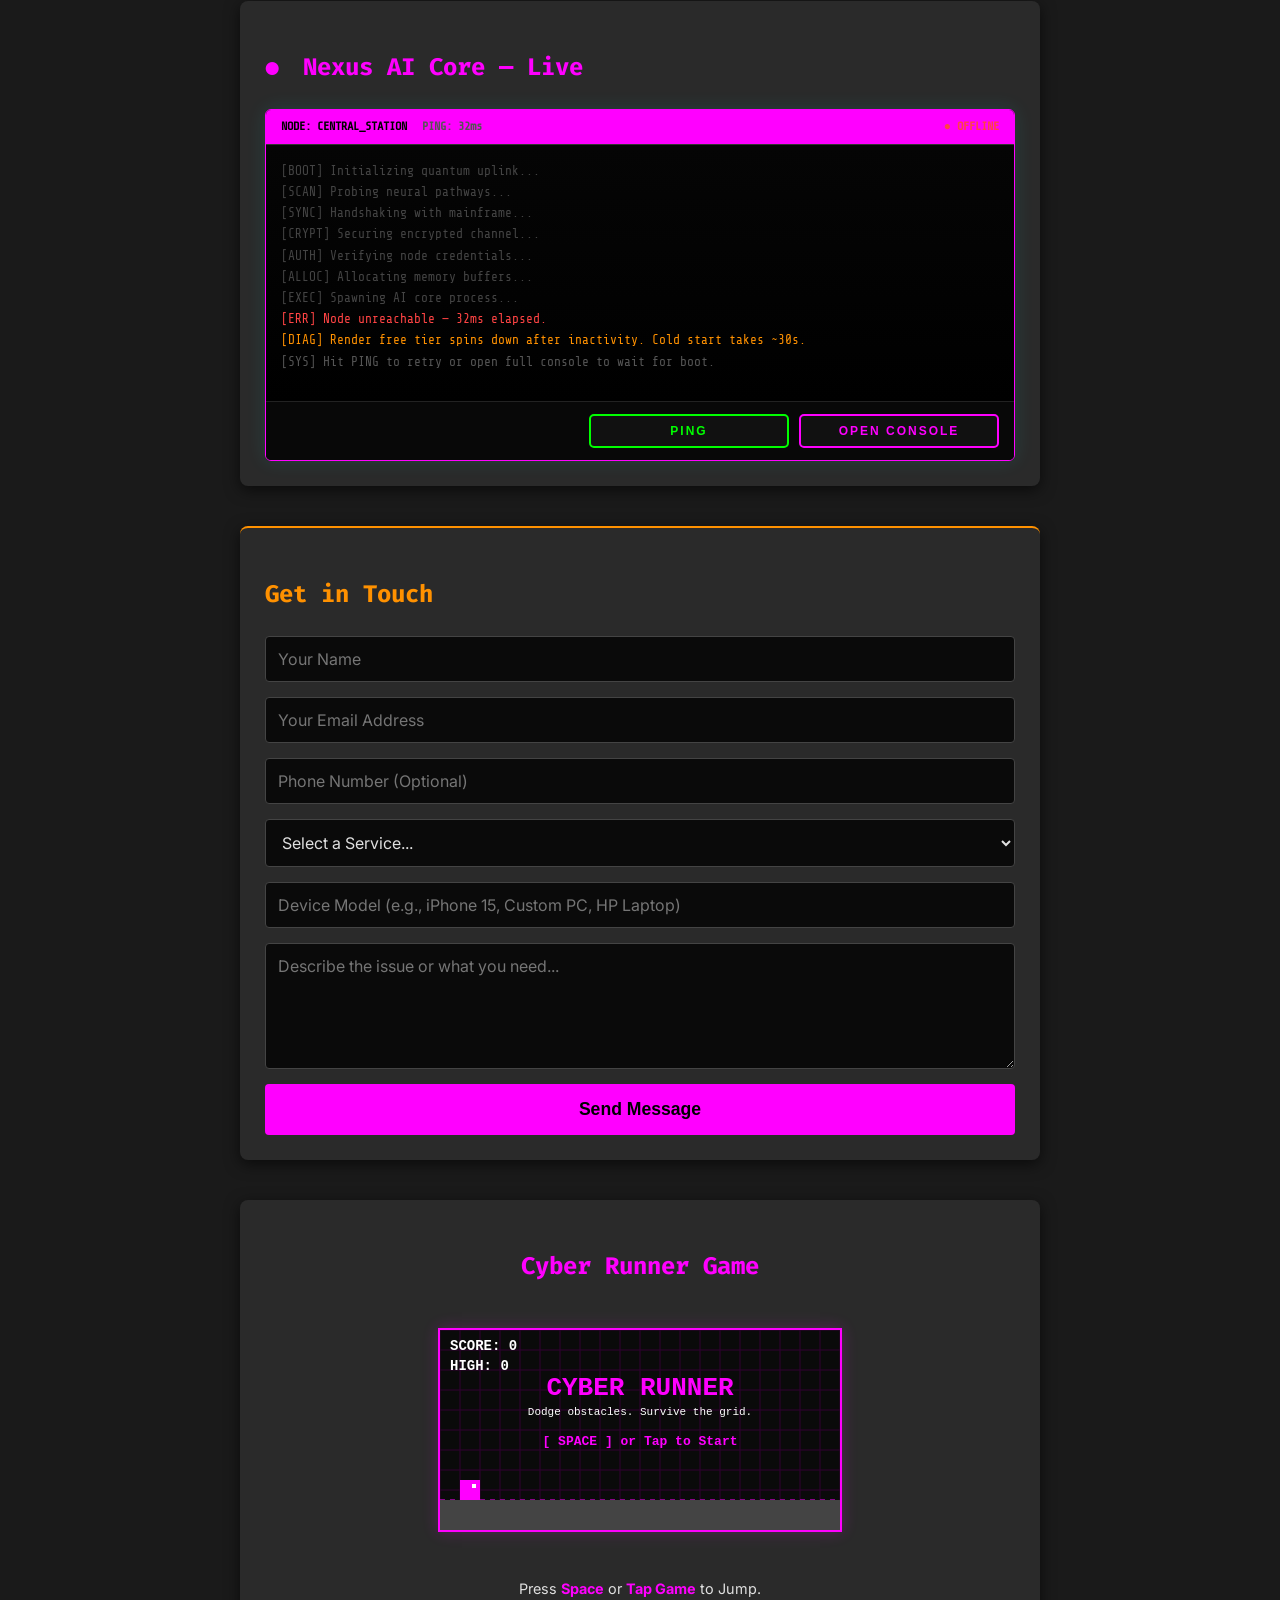
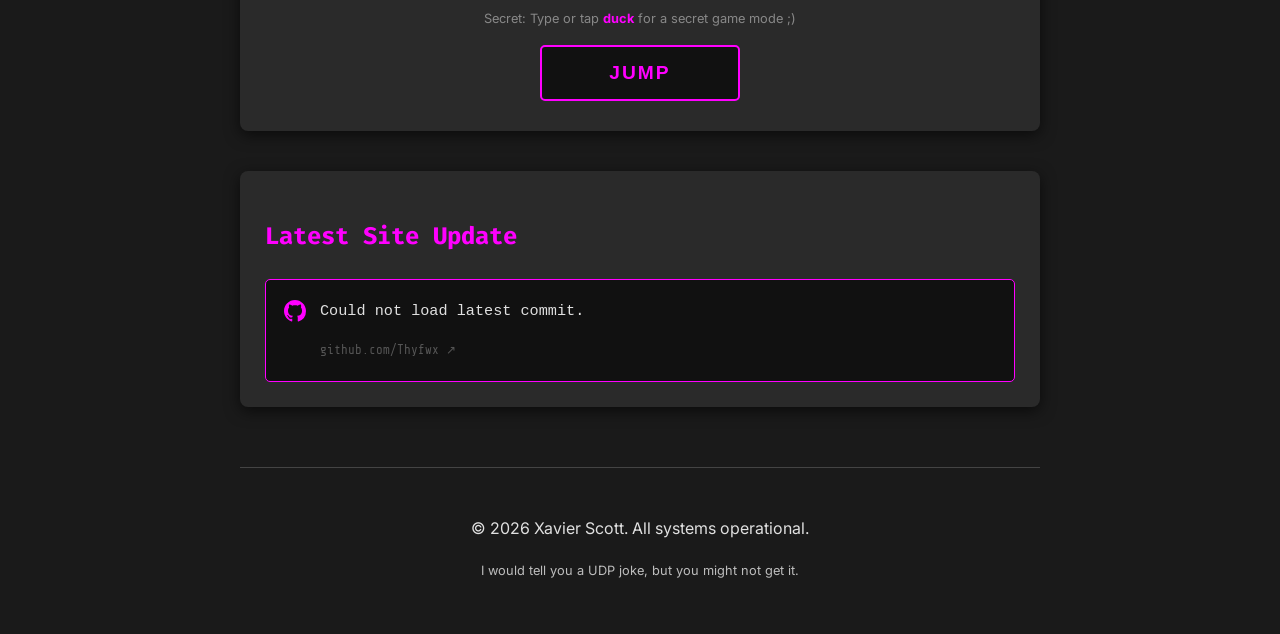
==== commit 37f458ce: "A11y pass: persist toggles, ARIA wiring, focus trap, keyboard parity - localStorage persists each a1" ====
--- a/index.html
+++ b/index.html
@@ -20,7 +20,7 @@
 </head>
 <body>
 
-<a class="skip-link" href="#mainHeader">Skip to main content</a>
+<a class="skip-link" href="#about">Skip to main content</a>
 
 <!-- Accessibility Button -->
 <div id="a11yBtn" role="button" tabindex="0" aria-haspopup="true" aria-expanded="false" aria-label="Open Help &amp; Accessibility Menu" title="Open Help &amp; Accessibility Menu">
@@ -33,15 +33,15 @@
 <div id="a11yMenu" role="dialog" aria-modal="true" aria-labelledby="a11yMenuTitle">
   <h3 id="a11yMenuTitle" style="margin-top: 0; margin-bottom: 10px; color: #0055ff; font-family: Arial, sans-serif; font-size: 1em; text-align: center; padding-bottom: 10px; border-bottom: 1px solid #0055ff44;">Accessibility</h3>
   <div class="a11y-grid">
-    <button class="a11y-opt" id="a11yFontToggle"       data-class="a11y-font"       title="Switches body text to a clean serif font (Georgia) that is easier to read for long passages">Readable Font</button>
-    <button class="a11y-opt" id="a11yTextToggle"       data-class="a11y-large-text" title="Increases base font size across the page for easier reading">Large Text</button>
-    <button class="a11y-opt" id="a11ySpaceToggle"      data-class="a11y-spaced"     title="Adds extra line height and letter spacing to reduce text density">Spaced Text</button>
-    <button class="a11y-opt" id="a11yAnimToggle"       data-class="a11y-no-anim"    title="Disables all CSS animations and transitions, including game visual effects. Also stops matrix rain.">Reduce Motion</button>
-    <button class="a11y-opt" id="a11yContrastToggle"   data-class="a11y-contrast"   title="Switches to a high contrast black-and-white mode. All colors are replaced with pure black or white.">High Contrast</button>
-    <button class="a11y-opt" id="a11yColorblindToggle" data-class="a11y-colorblind" title="Adjusts the color palette to avoid red/green combinations that are hard to distinguish for colorblind users">Colorblind Mode</button>
-    <button class="a11y-opt a11y-opt-full" id="a11yFocusToggle" data-class="a11y-focus" title="Makes keyboard focus outlines visible and strong — useful if you navigate with a keyboard or switch device">Focus Indicators</button>
-    <button class="a11y-opt" id="a11yWordSpaceToggle" data-class="a11y-word-space"  title="Adds extra word spacing and slight letter tracking — helps with dyslexia and dense text">Word Spacing</button>
-    <button class="a11y-opt" id="a11yNoBgToggle" data-class="a11y-no-bg"            title="Hides the matrix rain canvas background — useful if motion in the background is distracting">Pause Background</button>
+    <button class="a11y-opt" id="a11yFontToggle"       data-class="a11y-font"       aria-pressed="false" title="Switches body text to a clean serif font (Georgia) that is easier to read for long passages">Readable Font</button>
+    <button class="a11y-opt" id="a11yTextToggle"       data-class="a11y-large-text" aria-pressed="false" title="Increases base font size across the page for easier reading">Large Text</button>
+    <button class="a11y-opt" id="a11ySpaceToggle"      data-class="a11y-spaced"     aria-pressed="false" title="Adds extra line height and letter spacing to reduce text density">Spaced Text</button>
+    <button class="a11y-opt" id="a11yAnimToggle"       data-class="a11y-no-anim"    aria-pressed="false" title="Disables all CSS animations and transitions, including game visual effects. Also stops matrix rain.">Reduce Motion</button>
+    <button class="a11y-opt" id="a11yContrastToggle"   data-class="a11y-contrast"   aria-pressed="false" title="Switches to a high contrast black-and-white mode. All colors are replaced with pure black or white.">High Contrast</button>
+    <button class="a11y-opt" id="a11yColorblindToggle" data-class="a11y-colorblind" aria-pressed="false" title="Adjusts the color palette to avoid red/green combinations that are hard to distinguish for colorblind users">Colorblind Mode</button>
+    <button class="a11y-opt a11y-opt-full" id="a11yFocusToggle" data-class="a11y-focus" aria-pressed="false" title="Makes keyboard focus outlines visible and strong — useful if you navigate with a keyboard or switch device">Focus Indicators</button>
+    <button class="a11y-opt" id="a11yWordSpaceToggle" data-class="a11y-word-space"  aria-pressed="false" title="Adds extra word spacing and slight letter tracking — helps with dyslexia and dense text">Word Spacing</button>
+    <button class="a11y-opt" id="a11yNoBgToggle" data-class="a11y-no-bg"            aria-pressed="false" title="Hides the matrix rain canvas background — useful if motion in the background is distracting">Pause Background</button>
   </div>
   <button id="a11yCloseBtn" class="nuke-btn" style="background:#333; border:1px solid #0055ff; margin-top:8px; font-family:Arial, sans-serif; font-size:0.85em; padding:8px;">Close</button>
 </div>
@@ -55,7 +55,7 @@
 </header>
 
 <!-- About -->
-<section id="about" data-accent="cyan">
+<section id="about" data-accent="cyan" tabindex="-1">
   <h2>About Me</h2>
   <p>Started out with a tablet — loved playing Android games, then started poking around in the settings, watching tech videos. Got genuinely curious. My family had this one old computer running Windows 7. That thing was slow, it was old, but it still ran and still got everything done. Something about that was just amazing to me.</p>
   <p style="margin-top: 14px;">That curiosity never stopped. Self-taught across the board — unlocking Android phones, getting into locked Windows machines people thought were gone for good, building PCs, bringing slow machines back to life. Software is really where it all connects for me. If it's tech, I can figure it out.</p>
@@ -198,7 +198,7 @@
     <div class="status-item"><span class="status-dot status-loading" id="status-adguard"></span> AdGuard Home</div>
     <div class="status-item"><span class="status-dot status-loading" id="status-ha"></span> Home Assistant</div>
   </div>
-  <p id="statusTimestamp" style="font-size: 0.75em; color: #555; margin-top: 8px; font-family: 'Share Tech Mono', monospace;">Checking...</p>
+  <p id="statusTimestamp" style="font-size: 0.75em; color: #9a9a9a; margin-top: 8px; font-family: 'Share Tech Mono', monospace;">Checking...</p>
 
   <div class="status-details">
     <div class="status-detail-row"><b>Proxmox VE</b> — Main hypervisor. Everything else — VMs, containers, storage — runs on this one node.</div>
@@ -316,14 +316,14 @@
 <div id="modMenu" style="display:none;">
   <h3 id="modMenuHeader">SYSTEM OVERRIDE</h3>
 
-  <div class="mod-tabs">
-    <button class="mod-tab-btn active" onclick="openModTab(event, 'tab-system')">System</button>
-    <button class="mod-tab-btn" onclick="openModTab(event, 'tab-runner')">Runner</button>
-    <button class="mod-tab-btn" onclick="openModTab(event, 'tab-tetris')">Tetris</button>
-    <button class="mod-tab-btn" onclick="openModTab(event, 'tab-target')">Target</button>
-  </div>
-
-  <div id="tab-system" class="mod-tab-content active">
+  <div class="mod-tabs" role="tablist" aria-label="Mod menu sections">
+    <button class="mod-tab-btn active" role="tab" aria-selected="true"  aria-controls="tab-system" id="modTabSystemBtn" onclick="openModTab(event, 'tab-system')">System</button>
+    <button class="mod-tab-btn"        role="tab" aria-selected="false" aria-controls="tab-runner" id="modTabRunnerBtn" onclick="openModTab(event, 'tab-runner')">Runner</button>
+    <button class="mod-tab-btn"        role="tab" aria-selected="false" aria-controls="tab-tetris" id="modTabTetrisBtn" onclick="openModTab(event, 'tab-tetris')">Tetris</button>
+    <button class="mod-tab-btn"        role="tab" aria-selected="false" aria-controls="tab-target" id="modTabTargetBtn" onclick="openModTab(event, 'tab-target')">Target</button>
+  </div>
+
+  <div id="tab-system" class="mod-tab-content active" role="tabpanel" aria-labelledby="modTabSystemBtn">
     <button class="nuke-btn" title="Switch to the Cyber Runner endless runner game" style="background:#222; color:var(--neon-color); border:1px solid var(--neon-color); margin-top:5px;" onclick="window.switchGame('runner')">BOOT CYBER RUNNER</button>
     <button class="nuke-btn" title="Switch to the Matrix Target Simulator shooting game" style="background:#222; color:#ff0000; border:1px solid #ff0000; margin-top:5px;" onclick="window.switchGame('target')">BOOT TARGET SIM</button>
     <button class="nuke-btn" title="Switch to Tetris" style="background:#222; color:cyan; border:1px solid cyan; margin-top:5px; margin-bottom:15px;" onclick="window.switchGame('tetris')">BOOT TETRIS</button>
@@ -361,7 +361,7 @@
     <button id="nukeToggle" class="nuke-btn">&#9760; INITIATE BREACH &#9760;</button>
   </div>
 
-  <div id="tab-runner" class="mod-tab-content">
+  <div id="tab-runner" class="mod-tab-content" role="tabpanel" aria-labelledby="modTabRunnerBtn">
     <div class="mod-row">
       <label style="color:#aaa;" title="Base movement speed. Speed also increases automatically as your score goes up.">Base Speed (<span id="speedVal">5.0</span>)</label>
       <input type="range" id="modSpeed" min="1" max="20" step="0.5" value="5.0" title="Drag to change starting speed">
@@ -423,7 +423,7 @@
     <button id="modRunnerReset" class="nuke-btn" title="Resets all runner mod settings back to their defaults" style="background:#444; color:#fff; margin-top:15px;">RESET RUNNER SETTINGS</button>
   </div>
 
-  <div id="tab-tetris" class="mod-tab-content">
+  <div id="tab-tetris" class="mod-tab-content" role="tabpanel" aria-labelledby="modTabTetrisBtn">
     <div class="mod-row">
       <label style="color:#aaa;" title="How fast pieces fall. Higher = faster drops. Goes up to 20 (insane mode).">Drop Speed (<span id="tetrisSpeedVal">5</span>)</label>
       <input type="range" id="modTetrisSpeed" min="1" max="20" step="1" value="5" title="Drag to change piece drop speed">
@@ -480,7 +480,7 @@
     </div>
   </div>
 
-  <div id="tab-target" class="mod-tab-content">
+  <div id="tab-target" class="mod-tab-content" role="tabpanel" aria-labelledby="modTabTargetBtn">
     <div class="mod-row">
       <label style="color:#aaa;" title="How many misses before the game ends. Easy = 8, Normal = 6, Hard = 3.">Difficulty</label>
       <select id="modDifficulty" title="Select difficulty level" style="background:#111; color:#fff; border:1px solid #444; padding:5px; border-radius:3px;">
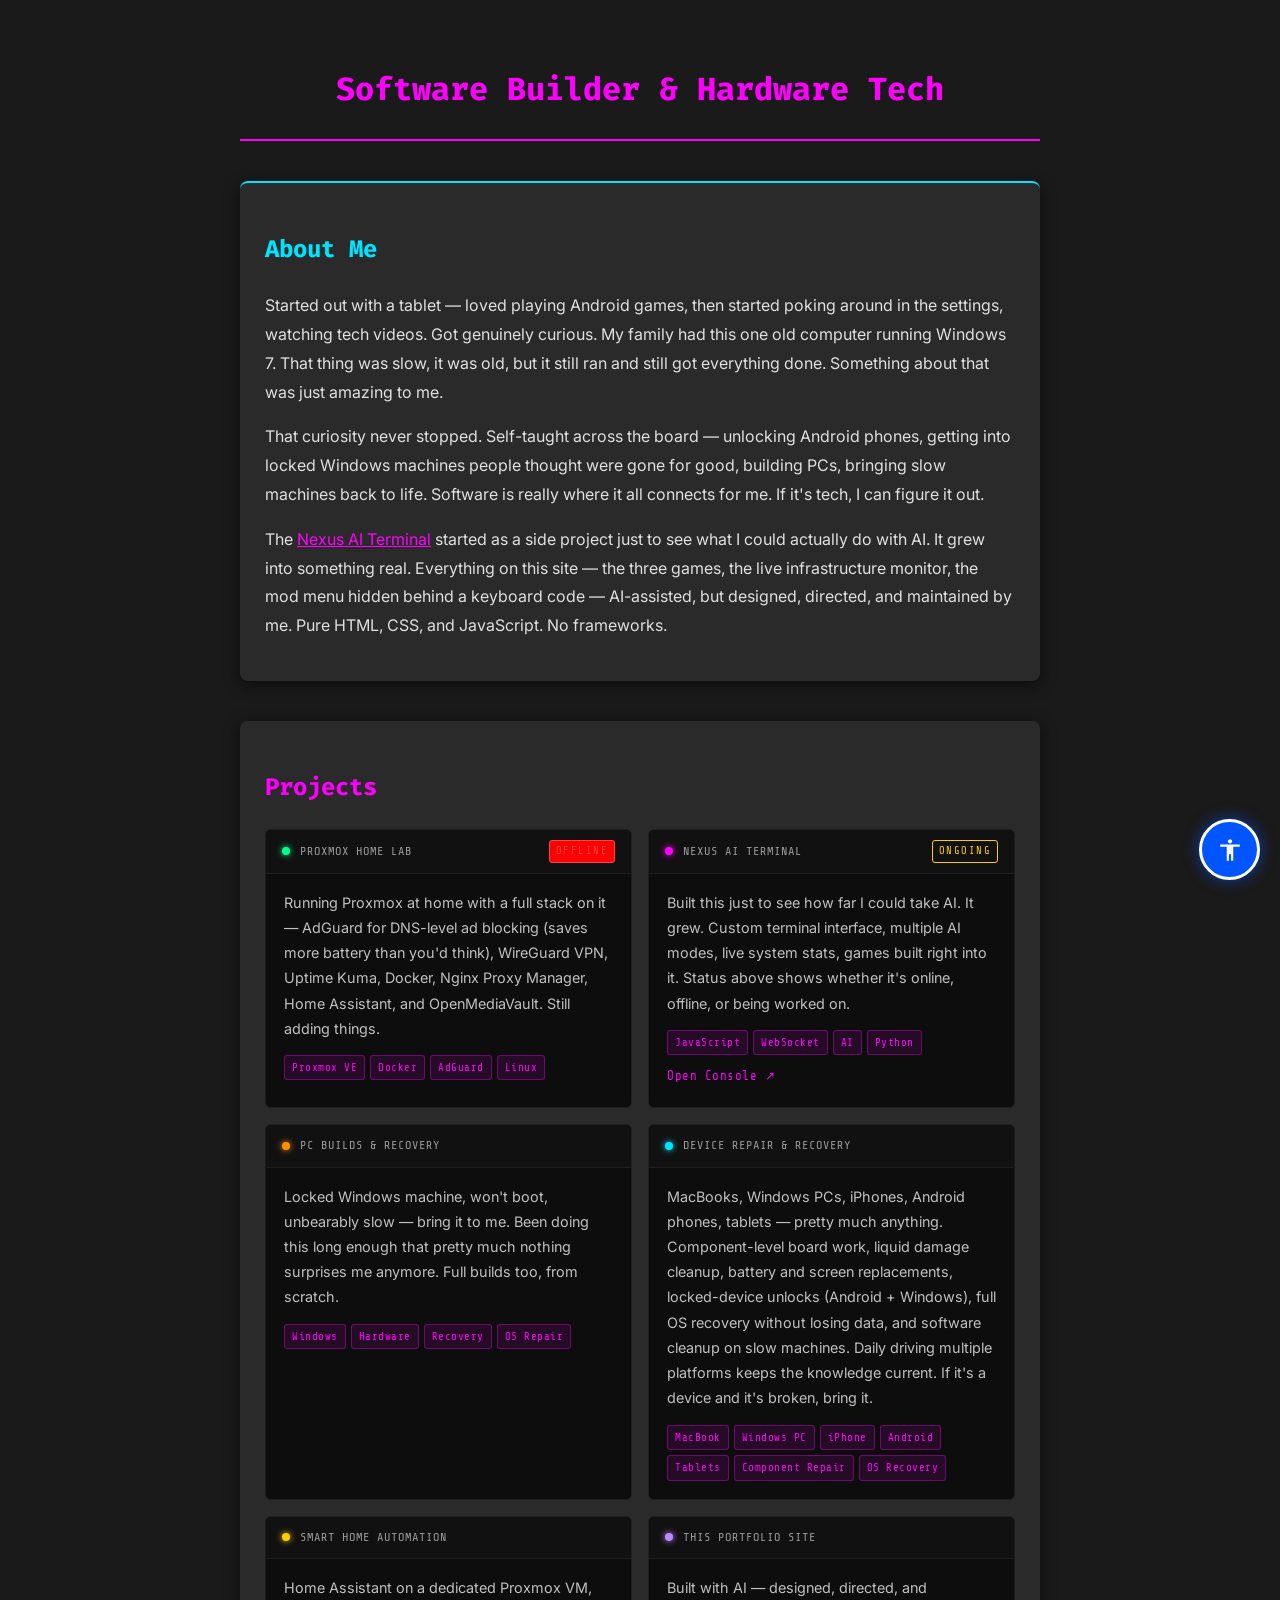
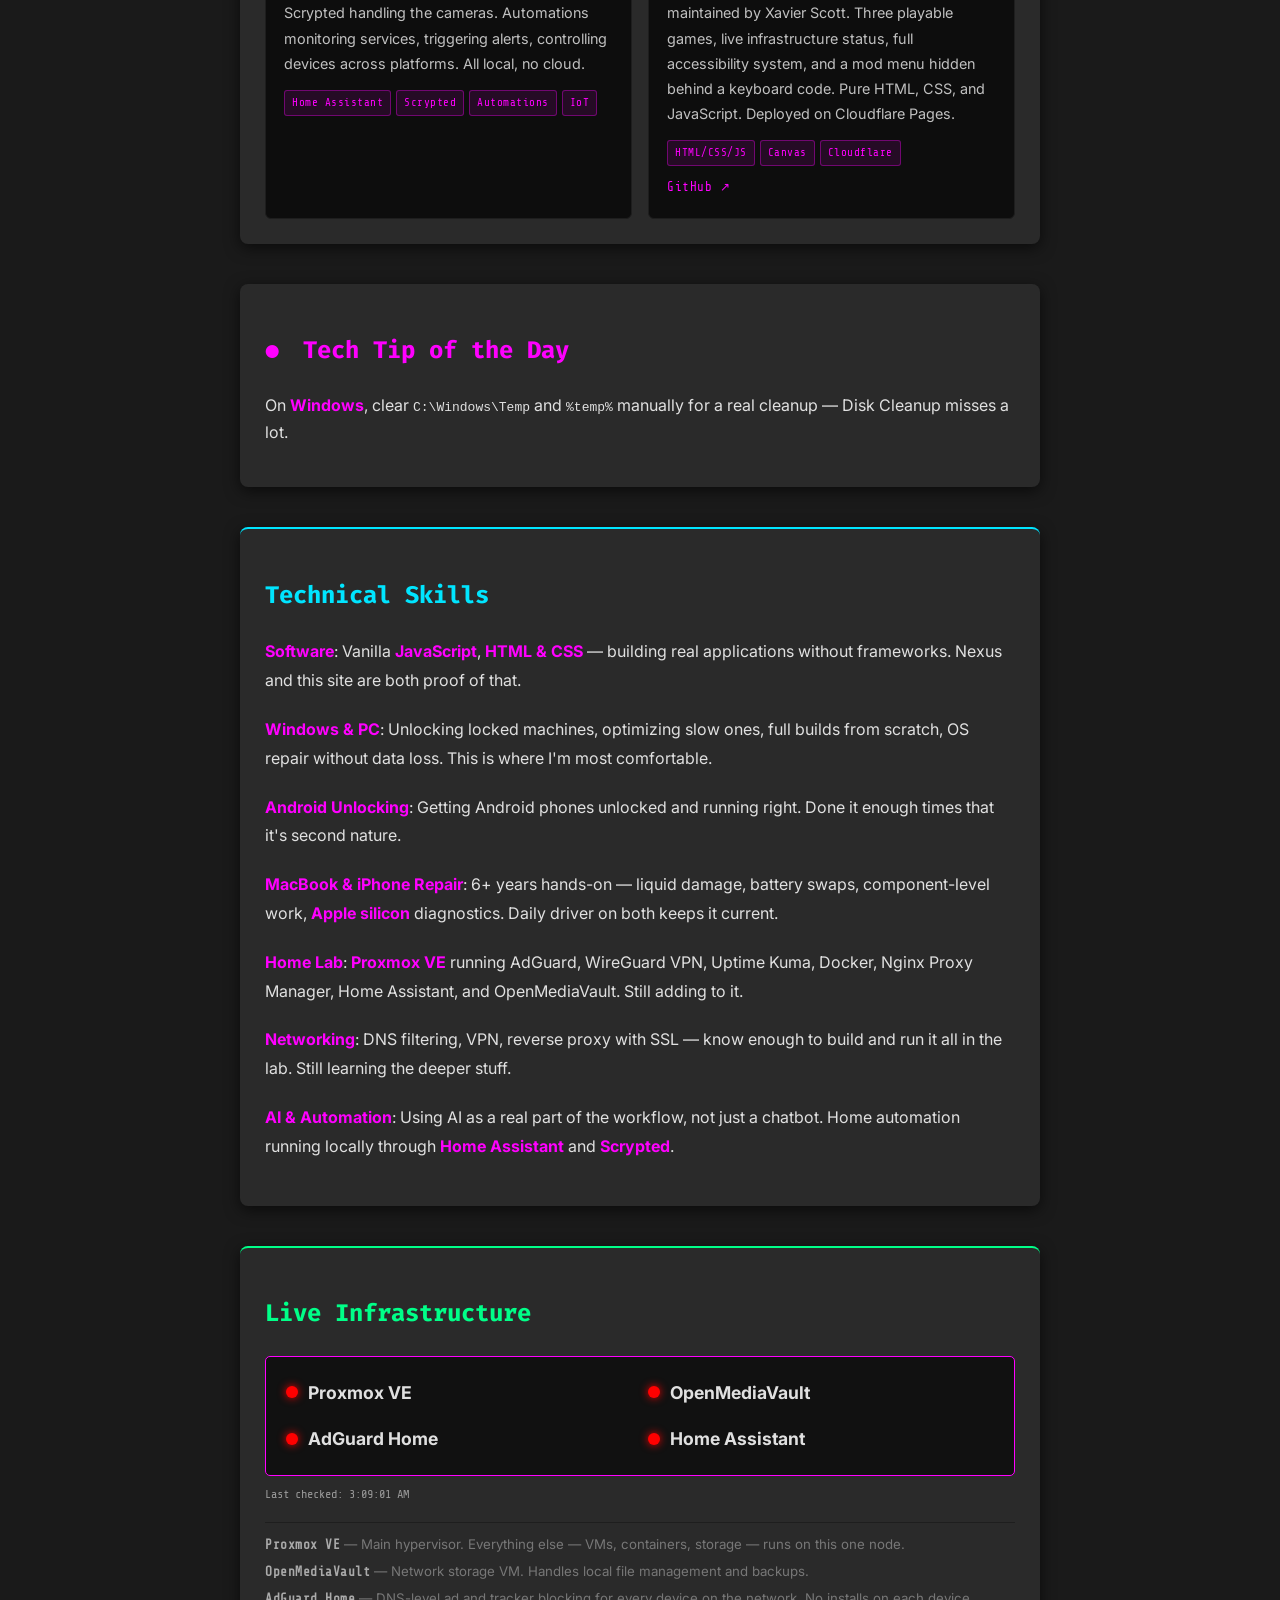
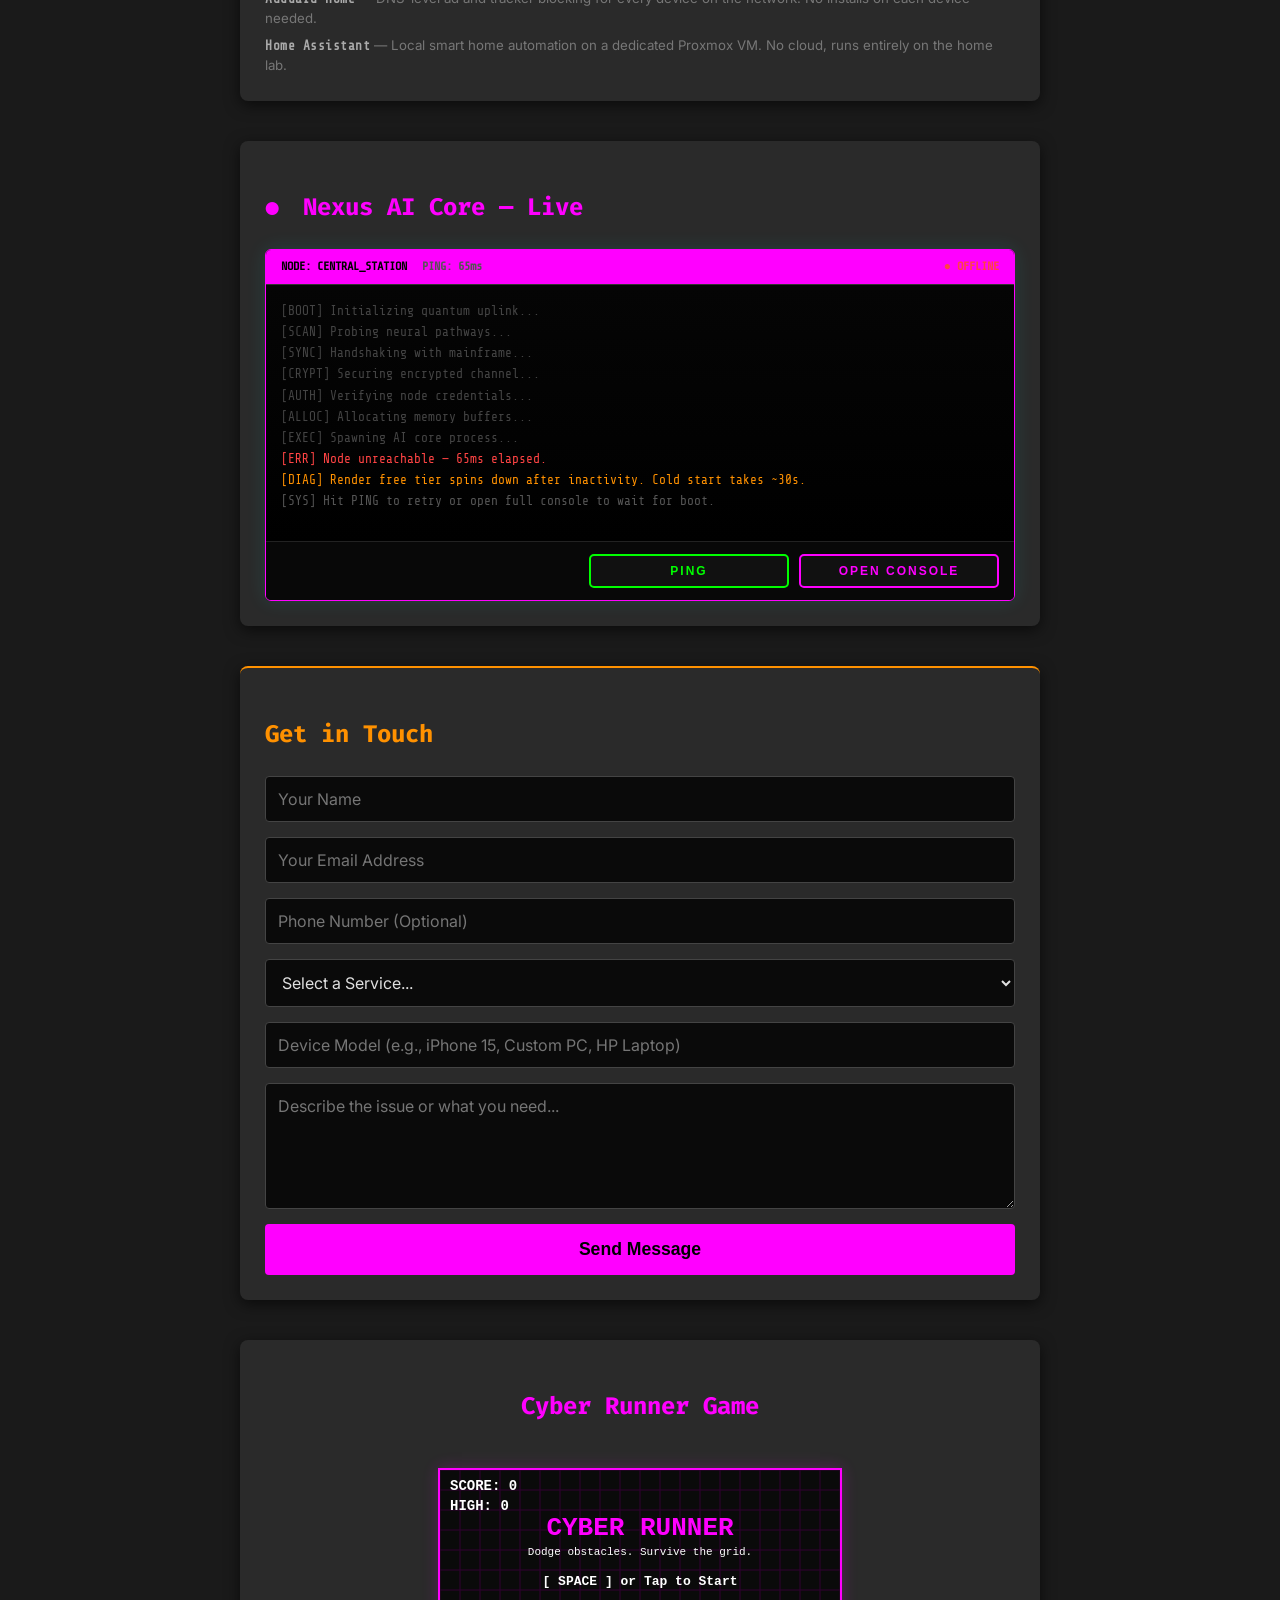
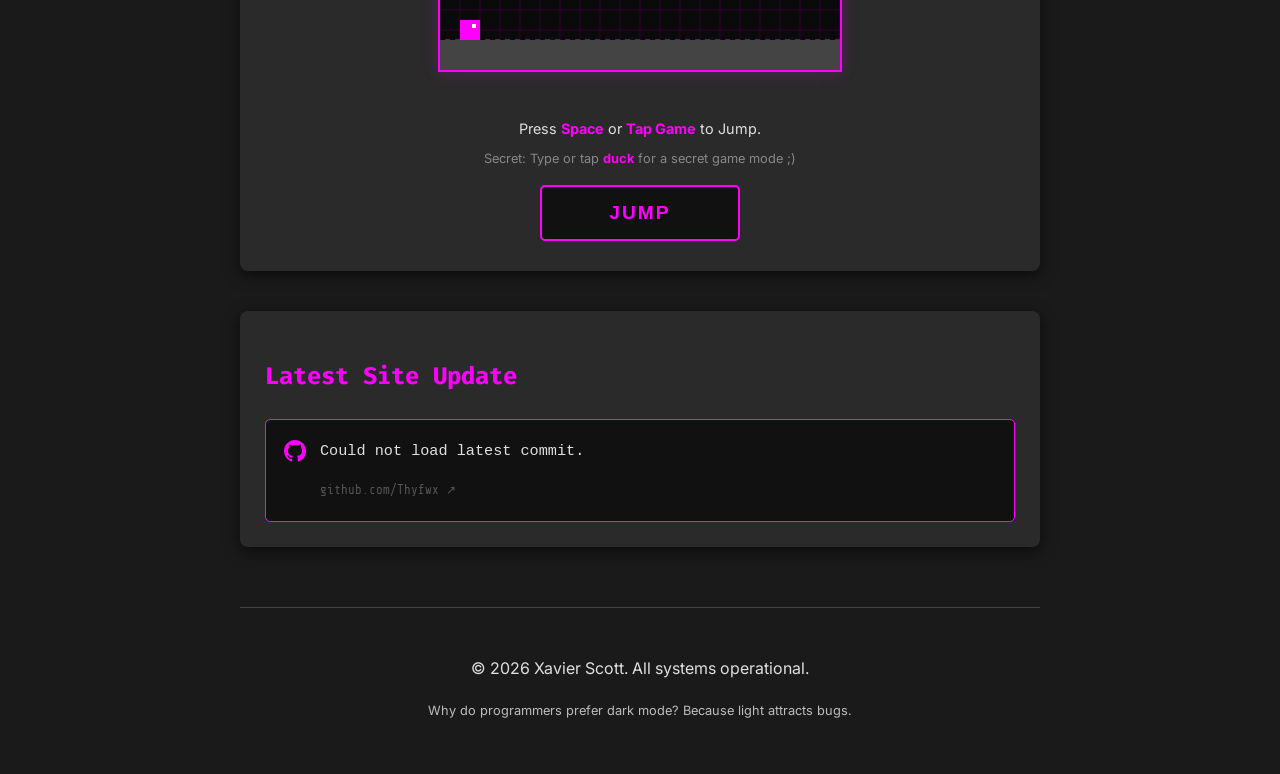
==== commit 5bedd6b8: "Project audit: live status badges, honest copy, broader repair card - Proxmox card badge now ACTIVE " ====
--- a/index.html
+++ b/index.html
@@ -59,7 +59,7 @@
   <h2>About Me</h2>
   <p>Started out with a tablet — loved playing Android games, then started poking around in the settings, watching tech videos. Got genuinely curious. My family had this one old computer running Windows 7. That thing was slow, it was old, but it still ran and still got everything done. Something about that was just amazing to me.</p>
   <p style="margin-top: 14px;">That curiosity never stopped. Self-taught across the board — unlocking Android phones, getting into locked Windows machines people thought were gone for good, building PCs, bringing slow machines back to life. Software is really where it all connects for me. If it's tech, I can figure it out.</p>
-  <p style="margin-top: 14px;">The <a href="/nexus/" style="color: var(--neon-color);">Nexus AI Terminal</a> started as a side project just to see what I could actually do with AI. It grew into something real. Everything on this site — the three games, the live infrastructure monitor, the mod menu hidden behind a keyboard code — written by hand. No frameworks, no shortcuts. Just building things and seeing what's possible.</p>
+  <p style="margin-top: 14px;">The <a href="/nexus/" style="color: var(--neon-color);">Nexus AI Terminal</a> started as a side project just to see what I could actually do with AI. It grew into something real. Everything on this site — the three games, the live infrastructure monitor, the mod menu hidden behind a keyboard code — AI-assisted, but designed, directed, and maintained by me. Pure HTML, CSS, and JavaScript. No frameworks.</p>
 </section>
 
 <!-- Projects -->
@@ -71,7 +71,7 @@
       <div class="card-bar">
         <span class="card-dot" style="background:#00ff88;box-shadow:0 0 6px #00ff88;"></span>
         <h3>Proxmox Home Lab</h3>
-        <span class="card-active-badge">ONGOING</span>
+        <span class="card-active-badge status-online" id="proxmoxStatusBadge">ACTIVE</span>
       </div>
       <div class="card-body">
         <p>Running Proxmox at home with a full stack on it — AdGuard for DNS-level ad blocking (saves more battery than you'd think), WireGuard VPN, Uptime Kuma, Docker, Nginx Proxy Manager, Home Assistant, and OpenMediaVault. Still adding things.</p>
@@ -88,10 +88,10 @@
       <div class="card-bar">
         <span class="card-dot" style="background:#ff00ff;box-shadow:0 0 6px #ff00ff;"></span>
         <h3>Nexus AI Terminal</h3>
-        <span class="card-active-badge">IN PROGRESS</span>
+        <span class="card-active-badge status-ongoing" id="nexusStatusBadge">ONGOING</span>
       </div>
       <div class="card-body">
-        <p>Built this just to see how far I could take AI. It grew. Custom terminal interface, multiple AI modes, live system stats, games built right into it. Still actively working on it.</p>
+        <p>Built this just to see how far I could take AI. It grew. Custom terminal interface, multiple AI modes, live system stats, games built right into it. Status above shows whether it's online, offline, or being worked on.</p>
         <div class="card-tags">
           <span class="card-tag">JavaScript</span>
           <span class="card-tag">WebSocket</span>
@@ -121,15 +121,18 @@
     <div class="project-card">
       <div class="card-bar">
         <span class="card-dot" style="background:#00e5ff;box-shadow:0 0 6px #00e5ff;"></span>
-        <h3>MacBook &amp; Mobile Repair</h3>
+        <h3>Device Repair &amp; Recovery</h3>
       </div>
       <div class="card-body">
-        <p>6+ years doing component-level repairs on MacBooks, iPhones, and Android devices. Liquid damage, batteries, Apple silicon diagnostics, Android unlocking. Daily driving both keeps the knowledge current.</p>
+        <p>MacBooks, Windows PCs, iPhones, Android phones, tablets — pretty much anything. Component-level board work, liquid damage cleanup, battery and screen replacements, locked-device unlocks (Android + Windows), full OS recovery without losing data, and software cleanup on slow machines. Daily driving multiple platforms keeps the knowledge current. If it's a device and it's broken, bring it.</p>
         <div class="card-tags">
           <span class="card-tag">MacBook</span>
+          <span class="card-tag">Windows PC</span>
           <span class="card-tag">iPhone</span>
           <span class="card-tag">Android</span>
+          <span class="card-tag">Tablets</span>
           <span class="card-tag">Component Repair</span>
+          <span class="card-tag">OS Recovery</span>
         </div>
       </div>
     </div>
--- a/style.css
+++ b/style.css
@@ -1051,6 +1051,14 @@
   50%       { opacity: 0.6; box-shadow: none; }
 }
 
+.card-active-badge.status-online  { color: #0f0;    border-color: #0f0; }
+.card-active-badge.status-offline { color: #ff4444; border-color: #ff4444; animation: none; box-shadow: none; }
+.card-active-badge.status-ongoing { color: #ffcc00; border-color: #ffcc00; animation: ongoingPulse 1.6s ease-in-out infinite; }
+@keyframes ongoingPulse {
+  0%, 100% { opacity: 1; box-shadow: 0 0 6px rgba(255,204,0,0.5); }
+  50%       { opacity: 0.55; box-shadow: none; }
+}
+
 /* ── Infrastructure service details ── */
 .status-details {
   margin-top: 16px;
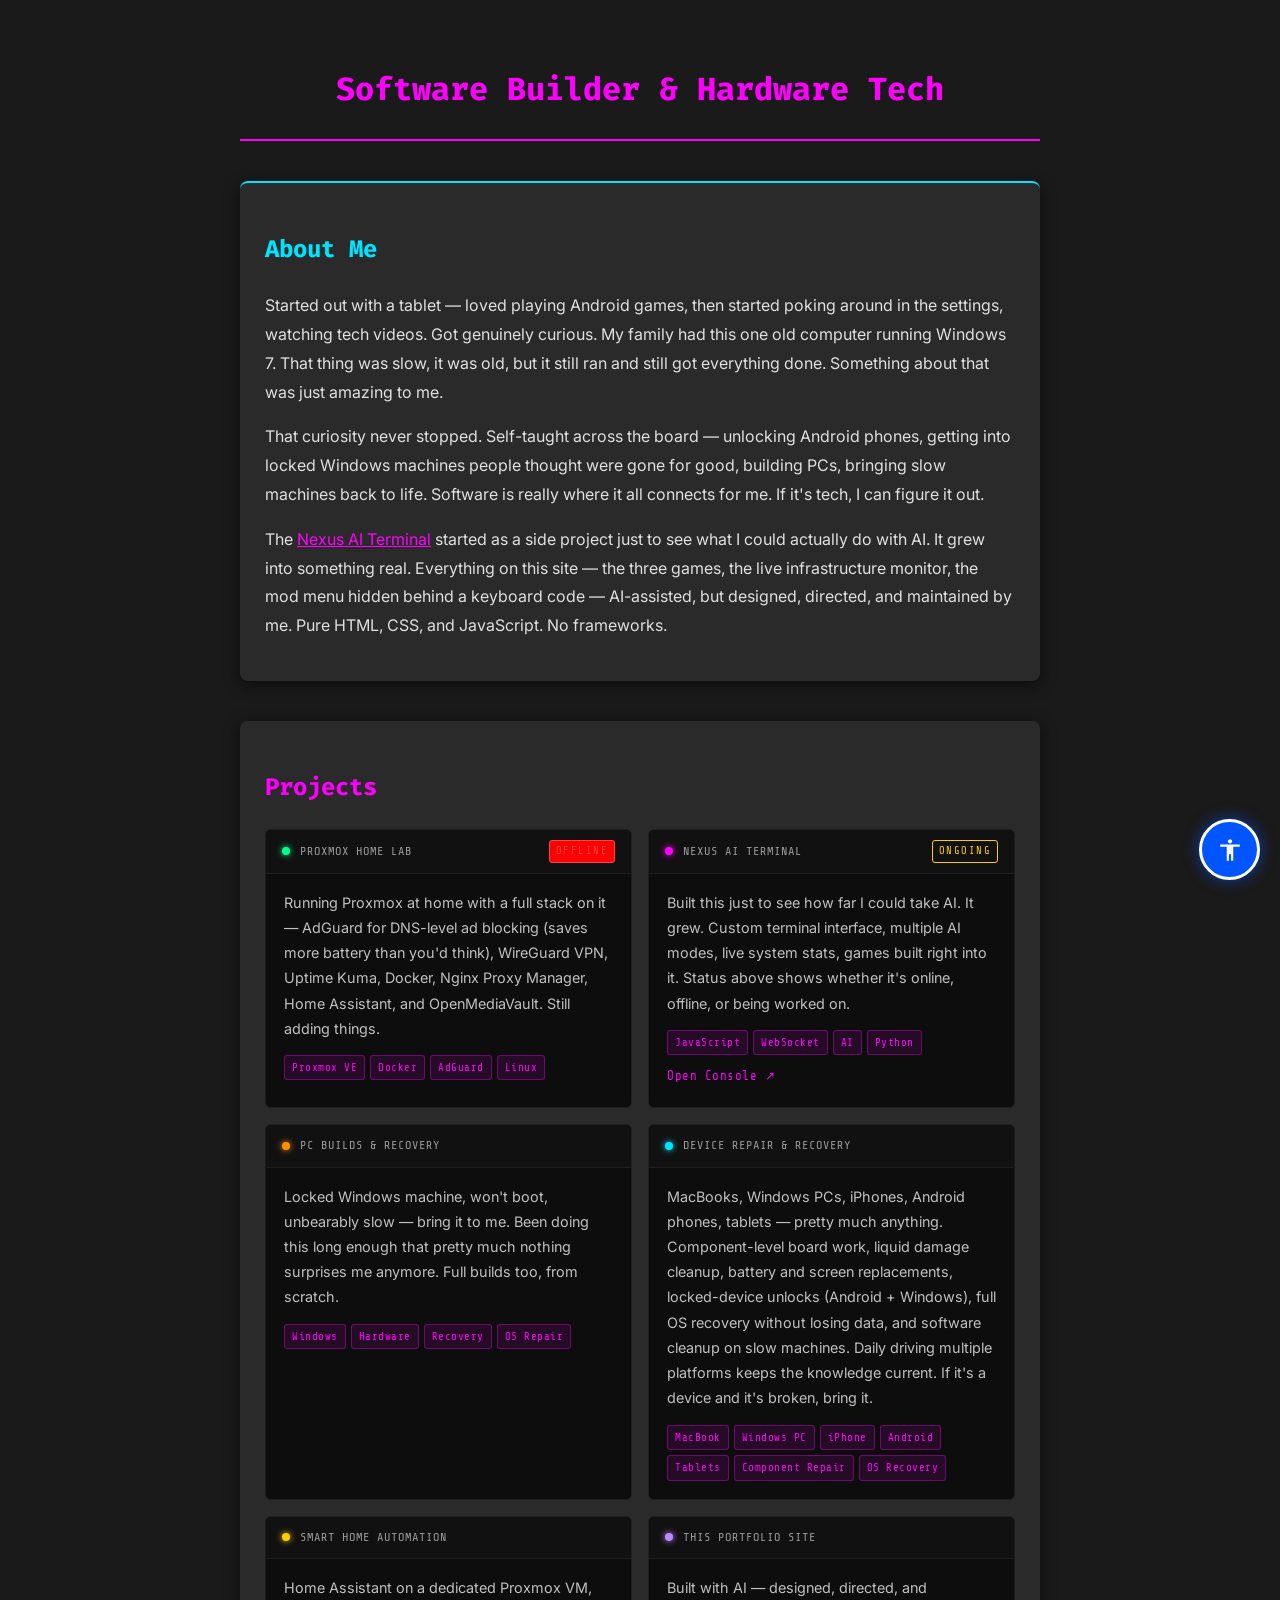
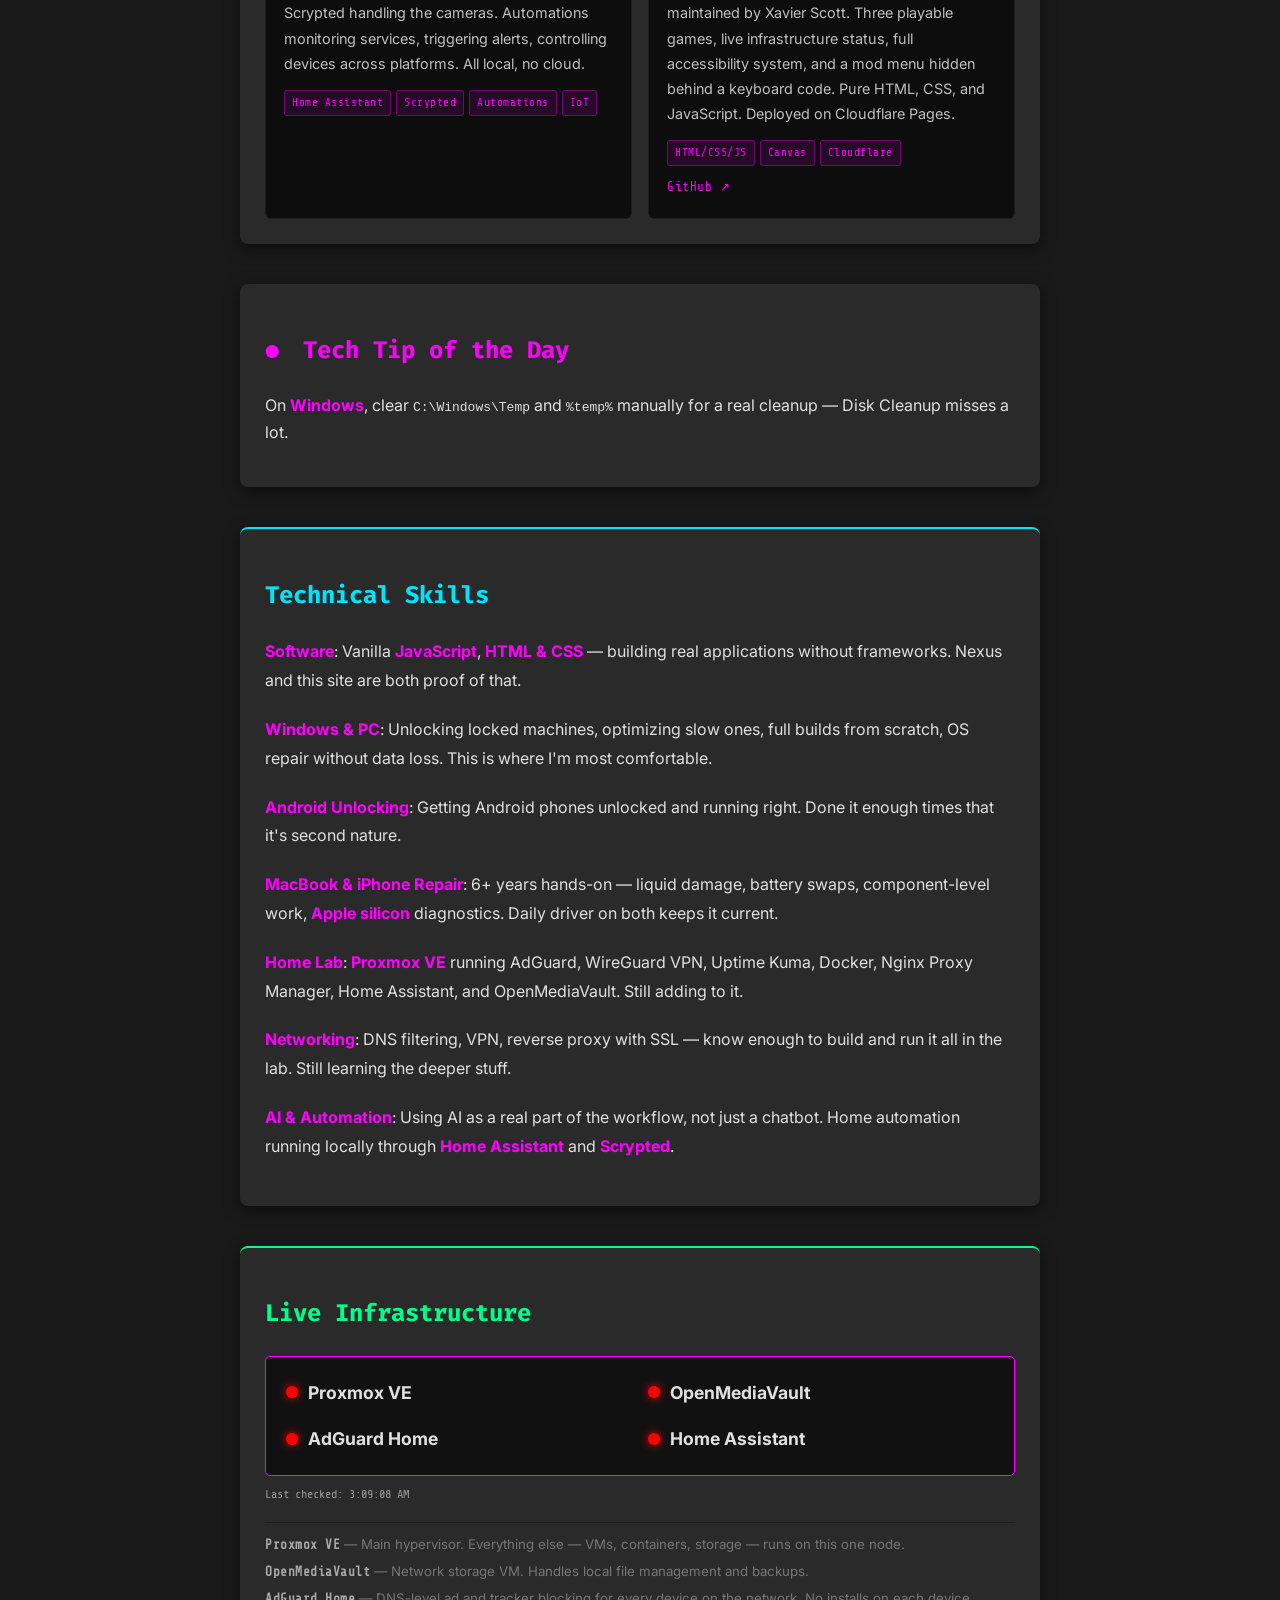
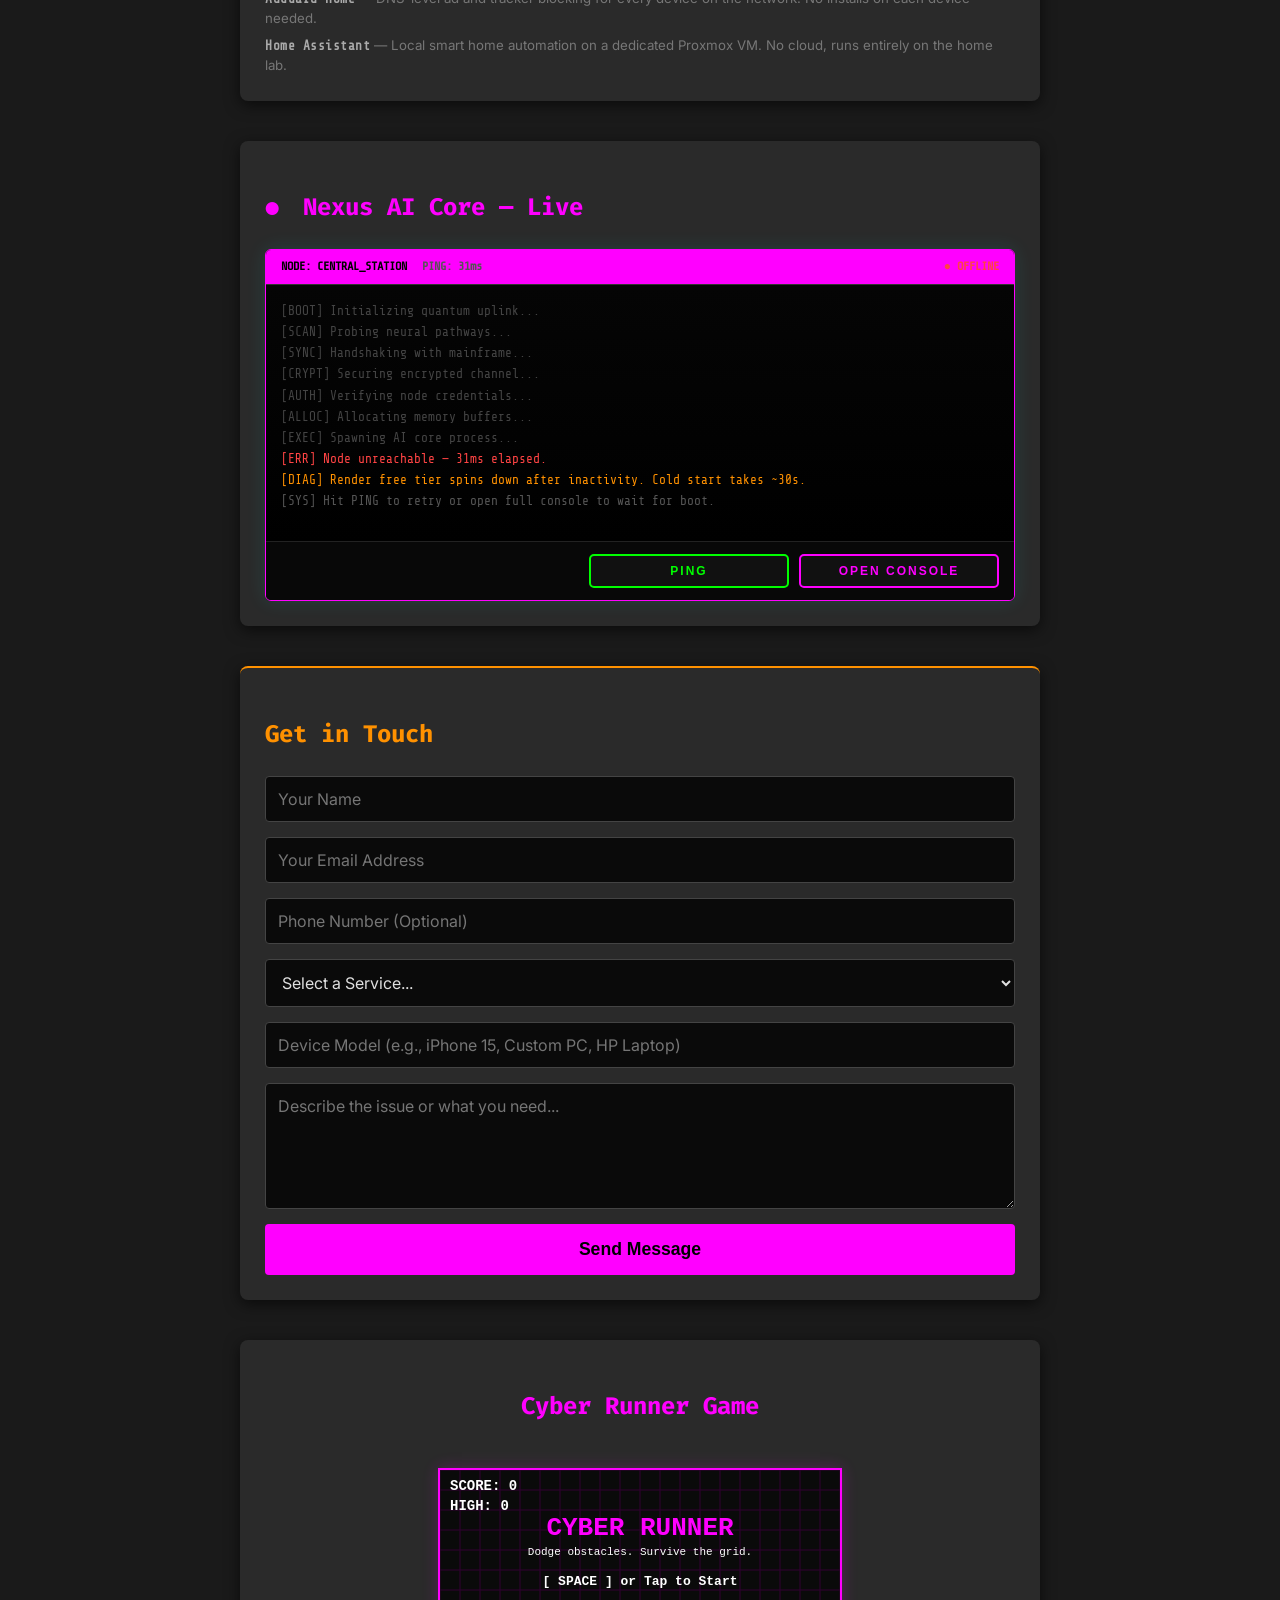
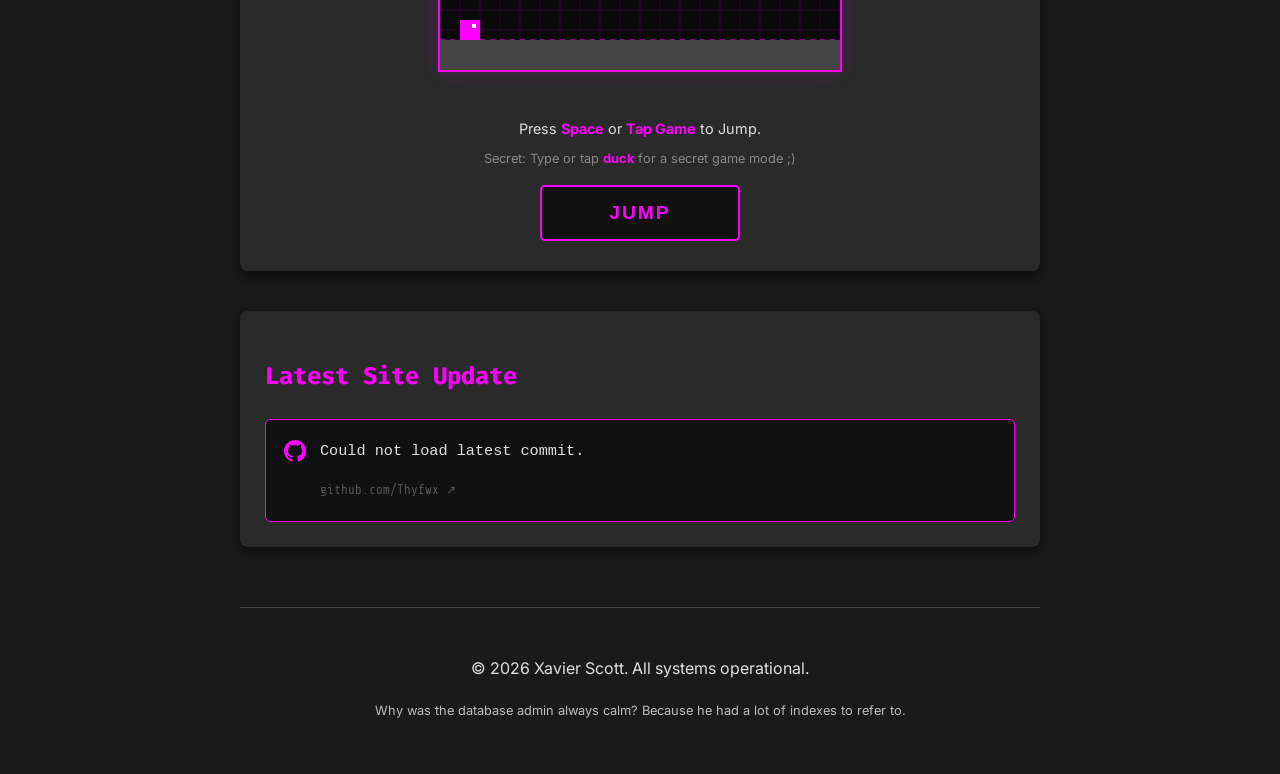
==== commit 255effde: "A11y depth pass + footer jokes expansion A11y additions: - Dyslexia-Friendly preset: one click turns" ====
--- a/index.html
+++ b/index.html
@@ -31,7 +31,8 @@
 
 <!-- Accessibility Menu -->
 <div id="a11yMenu" role="dialog" aria-modal="true" aria-labelledby="a11yMenuTitle">
-  <h3 id="a11yMenuTitle" style="margin-top: 0; margin-bottom: 10px; color: #0055ff; font-family: Arial, sans-serif; font-size: 1em; text-align: center; padding-bottom: 10px; border-bottom: 1px solid #0055ff44;">Accessibility</h3>
+  <h3 id="a11yMenuTitle" style="margin-top: 0; margin-bottom: 10px; color: #0055ff; font-family: Arial, sans-serif; font-size: 1em; text-align: center; padding-bottom: 10px; border-bottom: 1px solid #0055ff44;">Accessibility <span style="display:block;font-size:0.62em;color:#888;font-weight:normal;letter-spacing:0;margin-top:4px;">Settings save automatically · Press Alt+A to open</span></h3>
+  <button class="a11y-opt a11y-opt-full a11y-preset" id="a11yDyslexiaPreset" title="Turns on Readable Font, Large Text, Spaced Text, and Word Spacing — a one-click profile tuned for dyslexia">⚡ Dyslexia-Friendly Preset</button>
   <div class="a11y-grid">
     <button class="a11y-opt" id="a11yFontToggle"       data-class="a11y-font"       aria-pressed="false" title="Switches body text to a clean serif font (Georgia) that is easier to read for long passages">Readable Font</button>
     <button class="a11y-opt" id="a11yTextToggle"       data-class="a11y-large-text" aria-pressed="false" title="Increases base font size across the page for easier reading">Large Text</button>
@@ -42,9 +43,15 @@
     <button class="a11y-opt a11y-opt-full" id="a11yFocusToggle" data-class="a11y-focus" aria-pressed="false" title="Makes keyboard focus outlines visible and strong — useful if you navigate with a keyboard or switch device">Focus Indicators</button>
     <button class="a11y-opt" id="a11yWordSpaceToggle" data-class="a11y-word-space"  aria-pressed="false" title="Adds extra word spacing and slight letter tracking — helps with dyslexia and dense text">Word Spacing</button>
     <button class="a11y-opt" id="a11yNoBgToggle" data-class="a11y-no-bg"            aria-pressed="false" title="Hides the matrix rain canvas background — useful if motion in the background is distracting">Pause Background</button>
-  </div>
-  <button id="a11yCloseBtn" class="nuke-btn" style="background:#333; border:1px solid #0055ff; margin-top:8px; font-family:Arial, sans-serif; font-size:0.85em; padding:8px;">Close</button>
+    <button class="a11y-opt" id="a11yUnderlineToggle" data-class="a11y-underline-links" aria-pressed="false" title="Adds underlines to all links — useful if you can't rely on color alone to identify clickable text">Underline Links</button>
+    <button class="a11y-opt" id="a11yLargeTapToggle" data-class="a11y-large-tap" aria-pressed="false" title="Makes every button at least 44 pixels tall and wide — recommended for touch users and motor difficulties">Large Tap Targets</button>
+  </div>
+  <div style="display:flex; gap:6px; margin-top:8px;">
+    <button id="a11yResetBtn" class="nuke-btn" style="background:#5a1a1a; border:1px solid #ff6666; flex:1; font-family:Arial, sans-serif; font-size:0.85em; padding:8px;" title="Turns off every accessibility setting and clears your saved preferences">Reset</button>
+    <button id="a11yCloseBtn" class="nuke-btn" style="background:#333; border:1px solid #0055ff; flex:2; font-family:Arial, sans-serif; font-size:0.85em; padding:8px;">Close</button>
+  </div>
 </div>
+<div id="a11yAnnouncer" aria-live="polite" aria-atomic="true" class="sr-only"></div>
 
 <canvas id="matrixCanvas"></canvas>
 <div id="kawaiiOv" style="position:fixed; top:0; left:0; width:100%; height:100%; pointer-events:none; z-index:9998; overflow:hidden; transform:translateZ(0); will-change:transform;"></div>
--- a/style.css
+++ b/style.css
@@ -1164,6 +1164,29 @@
 
 /* ── Accessibility: Pause Background ── */
 body.a11y-no-bg #matrixCanvas { display: none !important; }
+
+body.a11y-underline-links a { text-decoration: underline !important; text-underline-offset: 3px; }
+
+body.a11y-large-tap button,
+body.a11y-large-tap input[type="checkbox"] + .toggle-slider,
+body.a11y-large-tap a.card-link,
+body.a11y-large-tap .skip-link,
+body.a11y-large-tap .a11y-opt {
+  min-height: 44px !important;
+  min-width: 44px !important;
+}
+
+.a11y-preset {
+  background: linear-gradient(135deg, #0055ff, #7a30ff) !important;
+  color: #ffffff !important;
+  border: 1px solid #99aaff !important;
+  font-weight: bold !important;
+  margin-bottom: 6px !important;
+  letter-spacing: 0.5px !important;
+}
+.a11y-preset:hover {
+  filter: brightness(1.15);
+}
 body.a11y-no-bg #kawaiiOv     { display: none !important; }
 
 
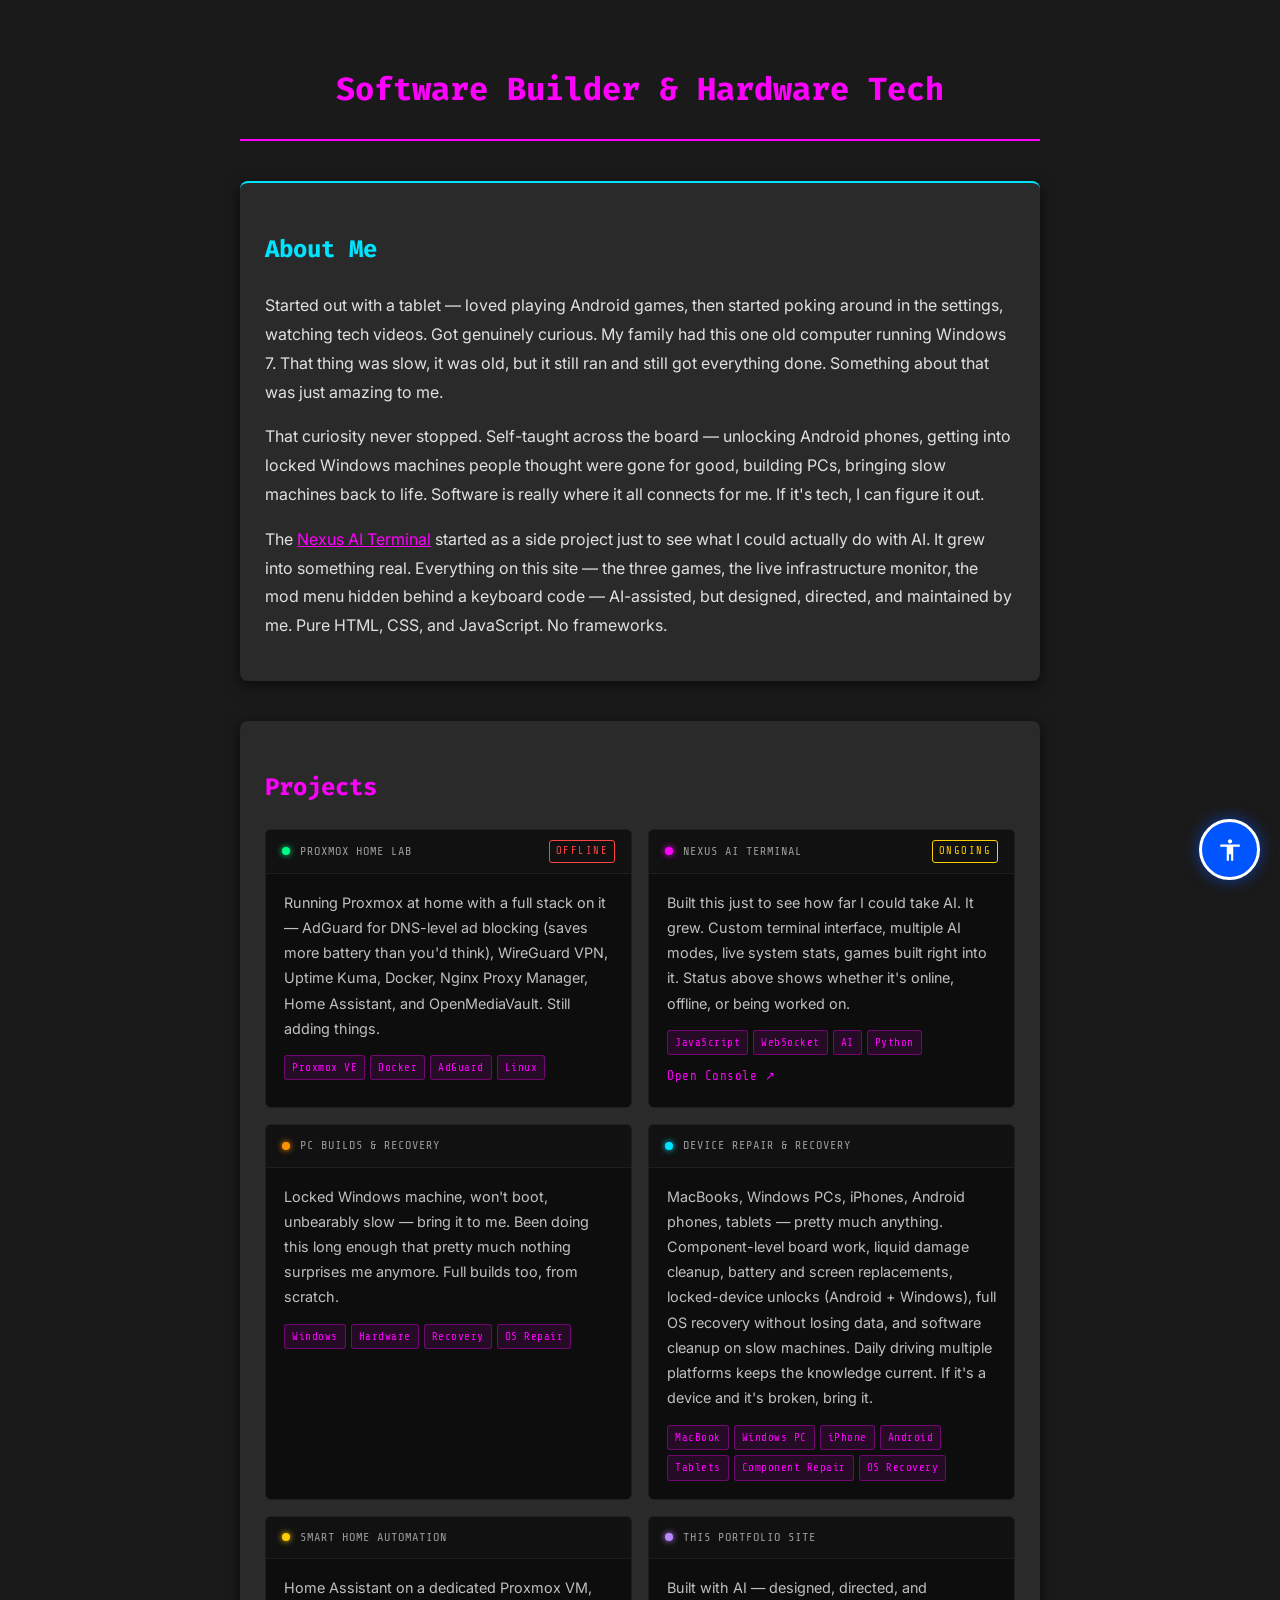
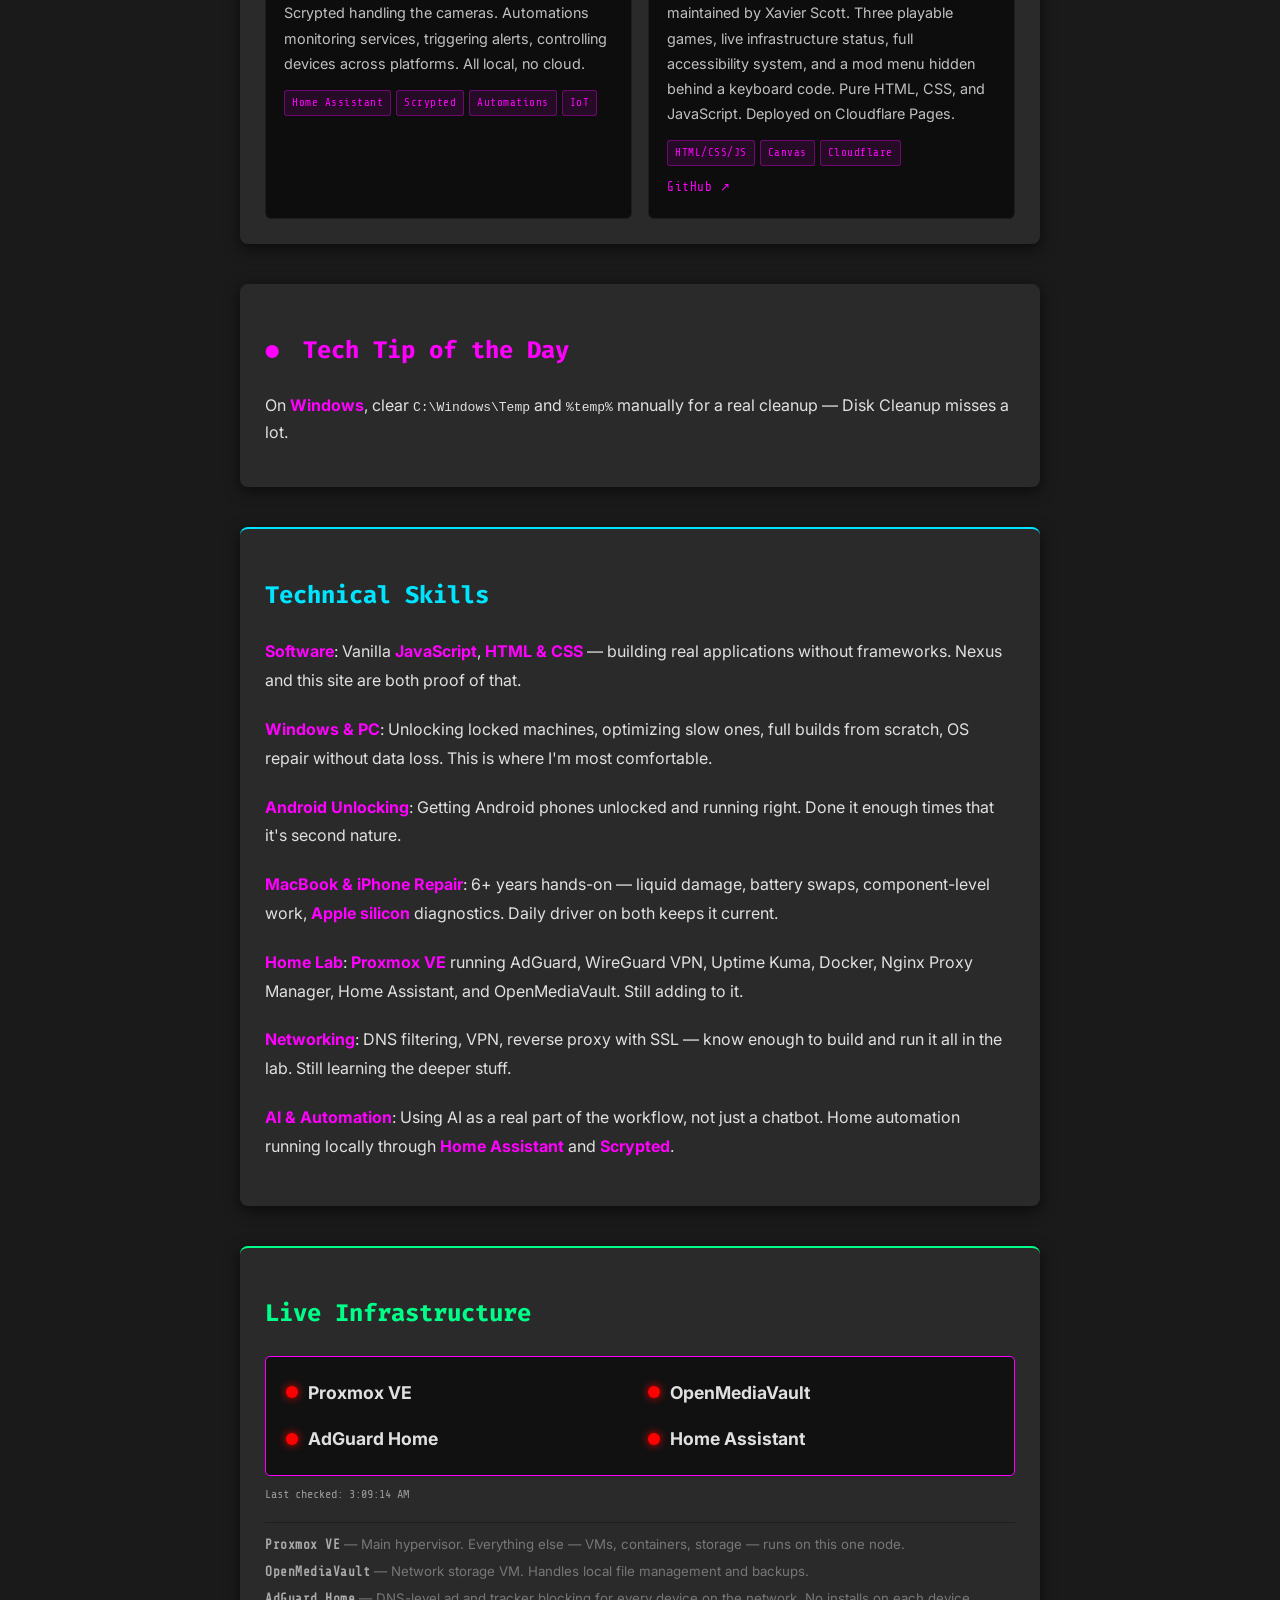
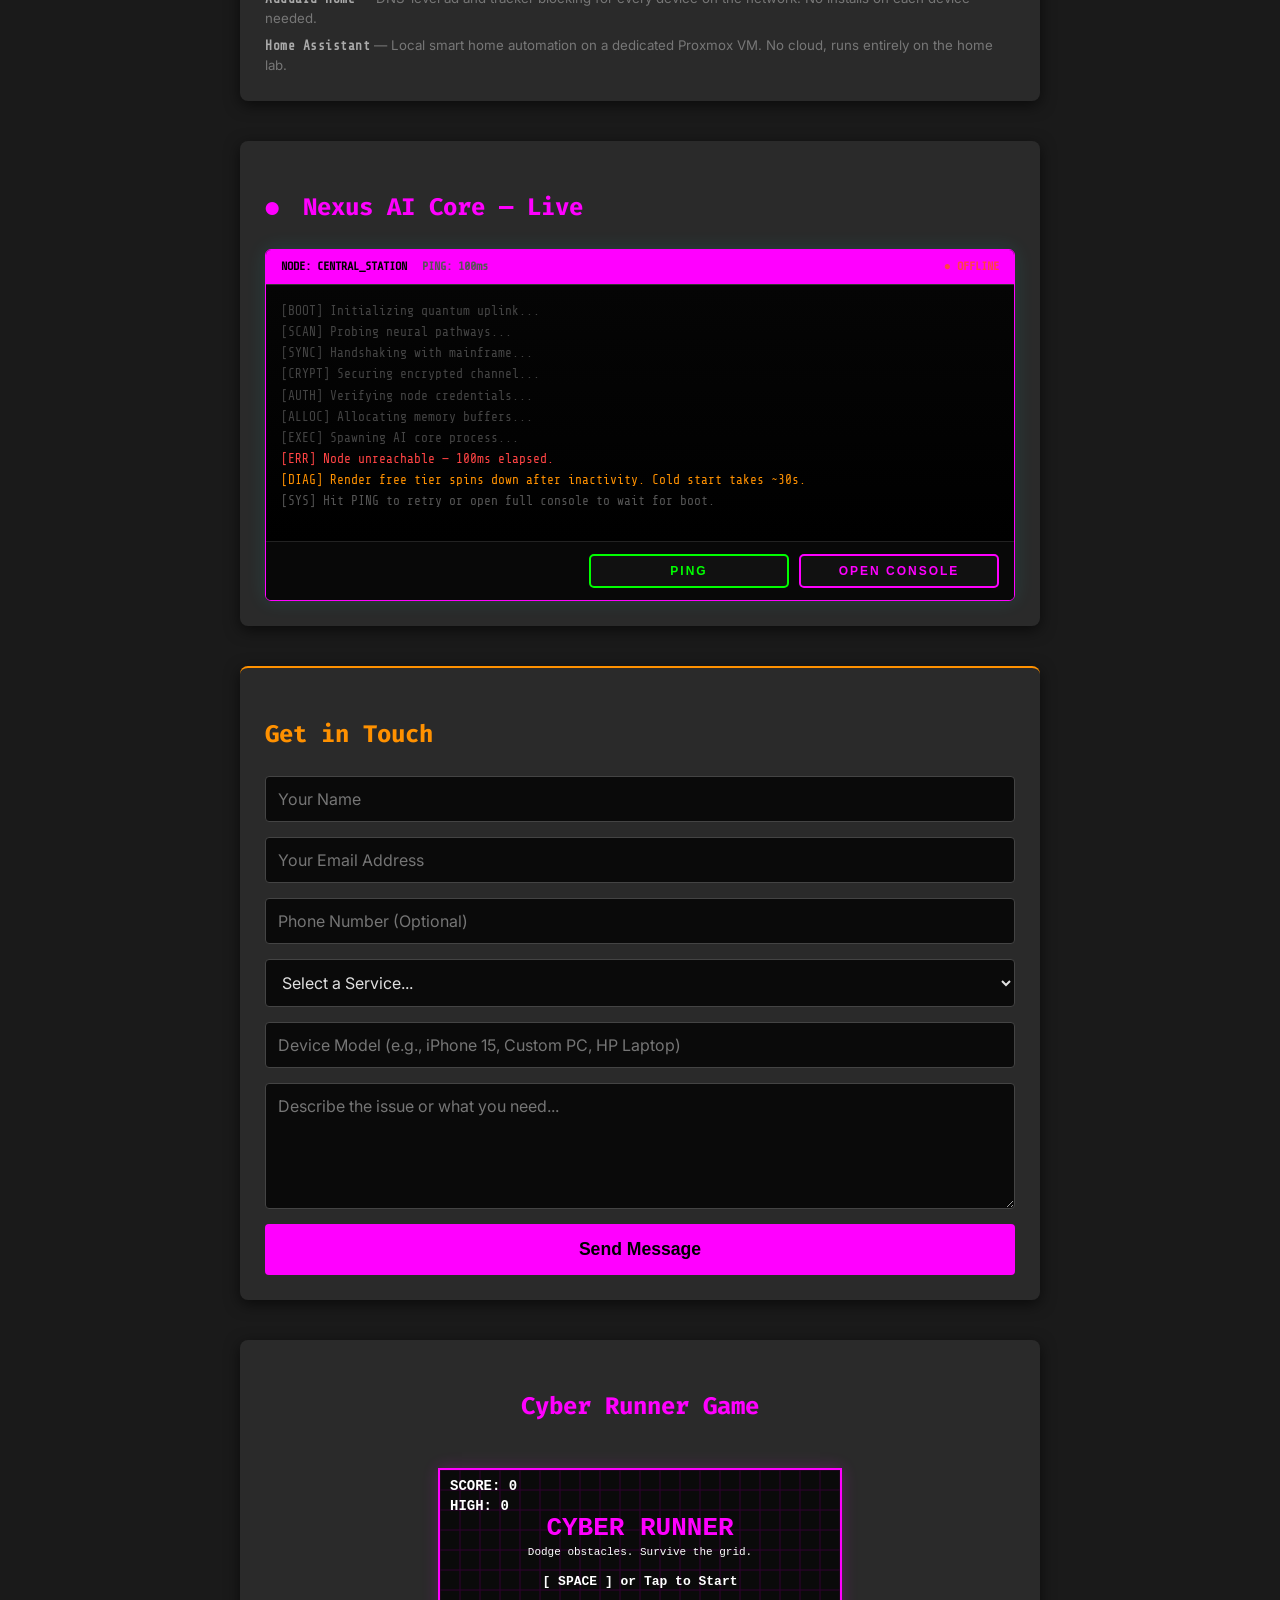
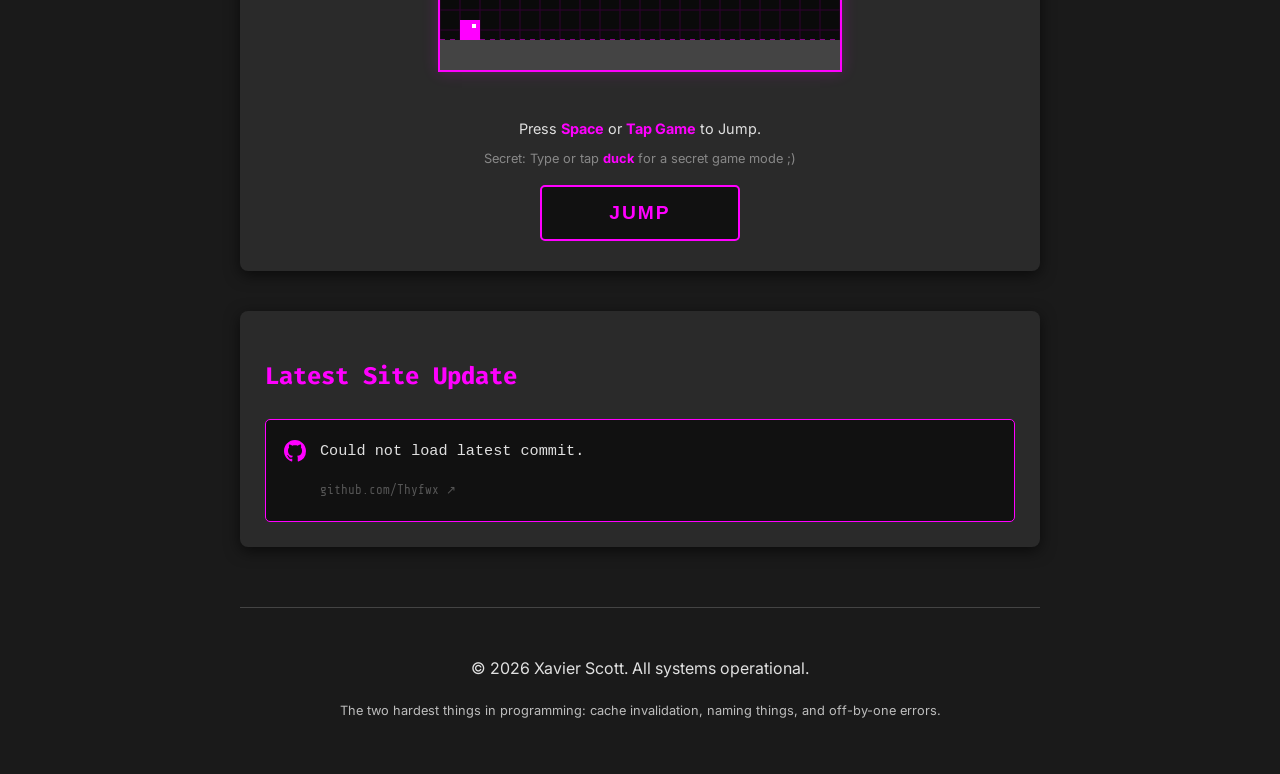
==== commit 5ae0eff0: "Fix Proxmox green-box, drop dyslexia preset, polish a11y menu - Project status badge classes renamed" ====
--- a/index.html
+++ b/index.html
@@ -32,19 +32,51 @@
 <!-- Accessibility Menu -->
 <div id="a11yMenu" role="dialog" aria-modal="true" aria-labelledby="a11yMenuTitle">
   <h3 id="a11yMenuTitle" style="margin-top: 0; margin-bottom: 10px; color: #0055ff; font-family: Arial, sans-serif; font-size: 1em; text-align: center; padding-bottom: 10px; border-bottom: 1px solid #0055ff44;">Accessibility <span style="display:block;font-size:0.62em;color:#888;font-weight:normal;letter-spacing:0;margin-top:4px;">Settings save automatically · Press Alt+A to open</span></h3>
-  <button class="a11y-opt a11y-opt-full a11y-preset" id="a11yDyslexiaPreset" title="Turns on Readable Font, Large Text, Spaced Text, and Word Spacing — a one-click profile tuned for dyslexia">⚡ Dyslexia-Friendly Preset</button>
   <div class="a11y-grid">
-    <button class="a11y-opt" id="a11yFontToggle"       data-class="a11y-font"       aria-pressed="false" title="Switches body text to a clean serif font (Georgia) that is easier to read for long passages">Readable Font</button>
-    <button class="a11y-opt" id="a11yTextToggle"       data-class="a11y-large-text" aria-pressed="false" title="Increases base font size across the page for easier reading">Large Text</button>
-    <button class="a11y-opt" id="a11ySpaceToggle"      data-class="a11y-spaced"     aria-pressed="false" title="Adds extra line height and letter spacing to reduce text density">Spaced Text</button>
-    <button class="a11y-opt" id="a11yAnimToggle"       data-class="a11y-no-anim"    aria-pressed="false" title="Disables all CSS animations and transitions, including game visual effects. Also stops matrix rain.">Reduce Motion</button>
-    <button class="a11y-opt" id="a11yContrastToggle"   data-class="a11y-contrast"   aria-pressed="false" title="Switches to a high contrast black-and-white mode. All colors are replaced with pure black or white.">High Contrast</button>
-    <button class="a11y-opt" id="a11yColorblindToggle" data-class="a11y-colorblind" aria-pressed="false" title="Adjusts the color palette to avoid red/green combinations that are hard to distinguish for colorblind users">Colorblind Mode</button>
-    <button class="a11y-opt a11y-opt-full" id="a11yFocusToggle" data-class="a11y-focus" aria-pressed="false" title="Makes keyboard focus outlines visible and strong — useful if you navigate with a keyboard or switch device">Focus Indicators</button>
-    <button class="a11y-opt" id="a11yWordSpaceToggle" data-class="a11y-word-space"  aria-pressed="false" title="Adds extra word spacing and slight letter tracking — helps with dyslexia and dense text">Word Spacing</button>
-    <button class="a11y-opt" id="a11yNoBgToggle" data-class="a11y-no-bg"            aria-pressed="false" title="Hides the matrix rain canvas background — useful if motion in the background is distracting">Pause Background</button>
-    <button class="a11y-opt" id="a11yUnderlineToggle" data-class="a11y-underline-links" aria-pressed="false" title="Adds underlines to all links — useful if you can't rely on color alone to identify clickable text">Underline Links</button>
-    <button class="a11y-opt" id="a11yLargeTapToggle" data-class="a11y-large-tap" aria-pressed="false" title="Makes every button at least 44 pixels tall and wide — recommended for touch users and motor difficulties">Large Tap Targets</button>
+    <button class="a11y-opt" id="a11yFontToggle" data-class="a11y-font" aria-pressed="false">
+      <span class="a11y-opt-title">Readable Font</span>
+      <span class="a11y-opt-desc">Switches body text to a clean serif font (Georgia) that is easier to read for long passages.</span>
+    </button>
+    <button class="a11y-opt" id="a11yTextToggle" data-class="a11y-large-text" aria-pressed="false">
+      <span class="a11y-opt-title">Large Text</span>
+      <span class="a11y-opt-desc">Increases base font size across the page for easier reading.</span>
+    </button>
+    <button class="a11y-opt" id="a11ySpaceToggle" data-class="a11y-spaced" aria-pressed="false">
+      <span class="a11y-opt-title">Spaced Text</span>
+      <span class="a11y-opt-desc">Adds extra line height and letter spacing to reduce text density.</span>
+    </button>
+    <button class="a11y-opt" id="a11yWordSpaceToggle" data-class="a11y-word-space" aria-pressed="false">
+      <span class="a11y-opt-title">Word Spacing</span>
+      <span class="a11y-opt-desc">Adds extra word spacing and slight letter tracking — helps with dyslexia and dense text.</span>
+    </button>
+    <button class="a11y-opt" id="a11yUnderlineToggle" data-class="a11y-underline-links" aria-pressed="false">
+      <span class="a11y-opt-title">Underline Links</span>
+      <span class="a11y-opt-desc">Adds underlines to every link — for users who can't rely on color alone to spot clickable text.</span>
+    </button>
+    <button class="a11y-opt" id="a11yContrastToggle" data-class="a11y-contrast" aria-pressed="false">
+      <span class="a11y-opt-title">High Contrast</span>
+      <span class="a11y-opt-desc">Switches to a high-contrast black-and-white mode for maximum legibility.</span>
+    </button>
+    <button class="a11y-opt" id="a11yColorblindToggle" data-class="a11y-colorblind" aria-pressed="false">
+      <span class="a11y-opt-title">Colorblind Mode</span>
+      <span class="a11y-opt-desc">Replaces red/green colors with a blue/amber palette that's easier to distinguish.</span>
+    </button>
+    <button class="a11y-opt" id="a11yFocusToggle" data-class="a11y-focus" aria-pressed="false">
+      <span class="a11y-opt-title">Focus Indicators</span>
+      <span class="a11y-opt-desc">Strong, highly visible focus outlines — for keyboard and switch-device navigation.</span>
+    </button>
+    <button class="a11y-opt" id="a11yLargeTapToggle" data-class="a11y-large-tap" aria-pressed="false">
+      <span class="a11y-opt-title">Large Tap Targets</span>
+      <span class="a11y-opt-desc">Makes every button at least 44×44 pixels — recommended for touch and motor difficulties.</span>
+    </button>
+    <button class="a11y-opt" id="a11yAnimToggle" data-class="a11y-no-anim" aria-pressed="false">
+      <span class="a11y-opt-title">Reduce Motion</span>
+      <span class="a11y-opt-desc">Disables all animations and transitions, including matrix rain and game visual effects.</span>
+    </button>
+    <button class="a11y-opt" id="a11yNoBgToggle" data-class="a11y-no-bg" aria-pressed="false">
+      <span class="a11y-opt-title">Pause Background</span>
+      <span class="a11y-opt-desc">Hides the matrix rain canvas — useful if movement in the background is distracting.</span>
+    </button>
   </div>
   <div style="display:flex; gap:6px; margin-top:8px;">
     <button id="a11yResetBtn" class="nuke-btn" style="background:#5a1a1a; border:1px solid #ff6666; flex:1; font-family:Arial, sans-serif; font-size:0.85em; padding:8px;" title="Turns off every accessibility setting and clears your saved preferences">Reset</button>
@@ -78,7 +110,7 @@
       <div class="card-bar">
         <span class="card-dot" style="background:#00ff88;box-shadow:0 0 6px #00ff88;"></span>
         <h3>Proxmox Home Lab</h3>
-        <span class="card-active-badge status-online" id="proxmoxStatusBadge">ACTIVE</span>
+        <span class="card-active-badge is-online" id="proxmoxStatusBadge">ACTIVE</span>
       </div>
       <div class="card-body">
         <p>Running Proxmox at home with a full stack on it — AdGuard for DNS-level ad blocking (saves more battery than you'd think), WireGuard VPN, Uptime Kuma, Docker, Nginx Proxy Manager, Home Assistant, and OpenMediaVault. Still adding things.</p>
@@ -95,7 +127,7 @@
       <div class="card-bar">
         <span class="card-dot" style="background:#ff00ff;box-shadow:0 0 6px #ff00ff;"></span>
         <h3>Nexus AI Terminal</h3>
-        <span class="card-active-badge status-ongoing" id="nexusStatusBadge">ONGOING</span>
+        <span class="card-active-badge is-ongoing" id="nexusStatusBadge">ONGOING</span>
       </div>
       <div class="card-body">
         <p>Built this just to see how far I could take AI. It grew. Custom terminal interface, multiple AI modes, live system stats, games built right into it. Status above shows whether it's online, offline, or being worked on.</p>
--- a/style.css
+++ b/style.css
@@ -201,10 +201,10 @@
   flex-direction: column;
   gap: 6px;
   color: #fff;
-  width: 260px;
+  width: 320px;
   box-shadow: 0 8px 25px rgba(0,0,0,0.9);
   overflow-y: auto;
-  max-height: 80vh;
+  max-height: 82vh;
 }
 
 header {
@@ -787,34 +787,77 @@
 
 .a11y-grid {
   display: grid;
-  grid-template-columns: 1fr 1fr;
-  gap: 7px;
+  grid-template-columns: 1fr;
+  gap: 6px;
 }
 
 .a11y-opt {
   background: #1c1c1c;
   border: 1px solid #2a2a2a;
-  color: #777;
-  padding: 9px 6px;
-  border-radius: 20px;
+  color: #ccc;
+  padding: 9px 12px 10px;
+  border-radius: 8px;
   cursor: pointer;
-  font-size: 0.78em;
+  font-size: 0.85em;
   font-family: Arial, sans-serif;
-  text-align: center;
+  text-align: left;
   transition: background 0.2s, color 0.2s, border-color 0.2s;
   user-select: none;
-  line-height: 1.2;
+  line-height: 1.25;
+  display: flex;
+  flex-direction: column;
+  gap: 3px;
+  position: relative;
+  padding-right: 56px;
+}
+
+.a11y-opt-title {
+  font-weight: bold;
+  letter-spacing: 0.2px;
+}
+
+.a11y-opt-desc {
+  font-size: 0.78em;
+  color: #888;
+  font-weight: normal;
+  line-height: 1.35;
+}
+
+.a11y-opt::after {
+  content: 'OFF';
+  position: absolute;
+  top: 50%;
+  right: 10px;
+  transform: translateY(-50%);
+  font-family: 'Share Tech Mono', monospace;
+  font-size: 0.65rem;
+  letter-spacing: 1px;
+  color: #555;
+  border: 1px solid #444;
+  border-radius: 3px;
+  padding: 1px 6px;
+}
+
+.a11y-opt.active::after {
+  content: 'ON';
+  color: #fff;
+  border-color: #99c2ff;
+  background: #003a99;
 }
 
 .a11y-opt:hover {
   border-color: #0055ff;
-  color: #ccc;
+  background: #1f2533;
 }
 
 .a11y-opt.active {
-  background: #0055ff;
+  background: #1a2a4d;
   border-color: #0055ff;
   color: #fff;
+}
+
+.a11y-opt.active .a11y-opt-desc {
+  color: #aac4ff;
 }
 
 .a11y-opt-full {
@@ -1051,9 +1094,9 @@
   50%       { opacity: 0.6; box-shadow: none; }
 }
 
-.card-active-badge.status-online  { color: #0f0;    border-color: #0f0; }
-.card-active-badge.status-offline { color: #ff4444; border-color: #ff4444; animation: none; box-shadow: none; }
-.card-active-badge.status-ongoing { color: #ffcc00; border-color: #ffcc00; animation: ongoingPulse 1.6s ease-in-out infinite; }
+.card-active-badge.is-online  { color: #0f0;    border-color: #0f0; background: transparent; }
+.card-active-badge.is-offline { color: #ff4444; border-color: #ff4444; background: transparent; animation: none; box-shadow: none; }
+.card-active-badge.is-ongoing { color: #ffcc00; border-color: #ffcc00; background: transparent; animation: ongoingPulse 1.6s ease-in-out infinite; }
 @keyframes ongoingPulse {
   0%, 100% { opacity: 1; box-shadow: 0 0 6px rgba(255,204,0,0.5); }
   50%       { opacity: 0.55; box-shadow: none; }
@@ -1176,17 +1219,6 @@
   min-width: 44px !important;
 }
 
-.a11y-preset {
-  background: linear-gradient(135deg, #0055ff, #7a30ff) !important;
-  color: #ffffff !important;
-  border: 1px solid #99aaff !important;
-  font-weight: bold !important;
-  margin-bottom: 6px !important;
-  letter-spacing: 0.5px !important;
-}
-.a11y-preset:hover {
-  filter: brightness(1.15);
-}
 body.a11y-no-bg #kawaiiOv     { display: none !important; }
 
 
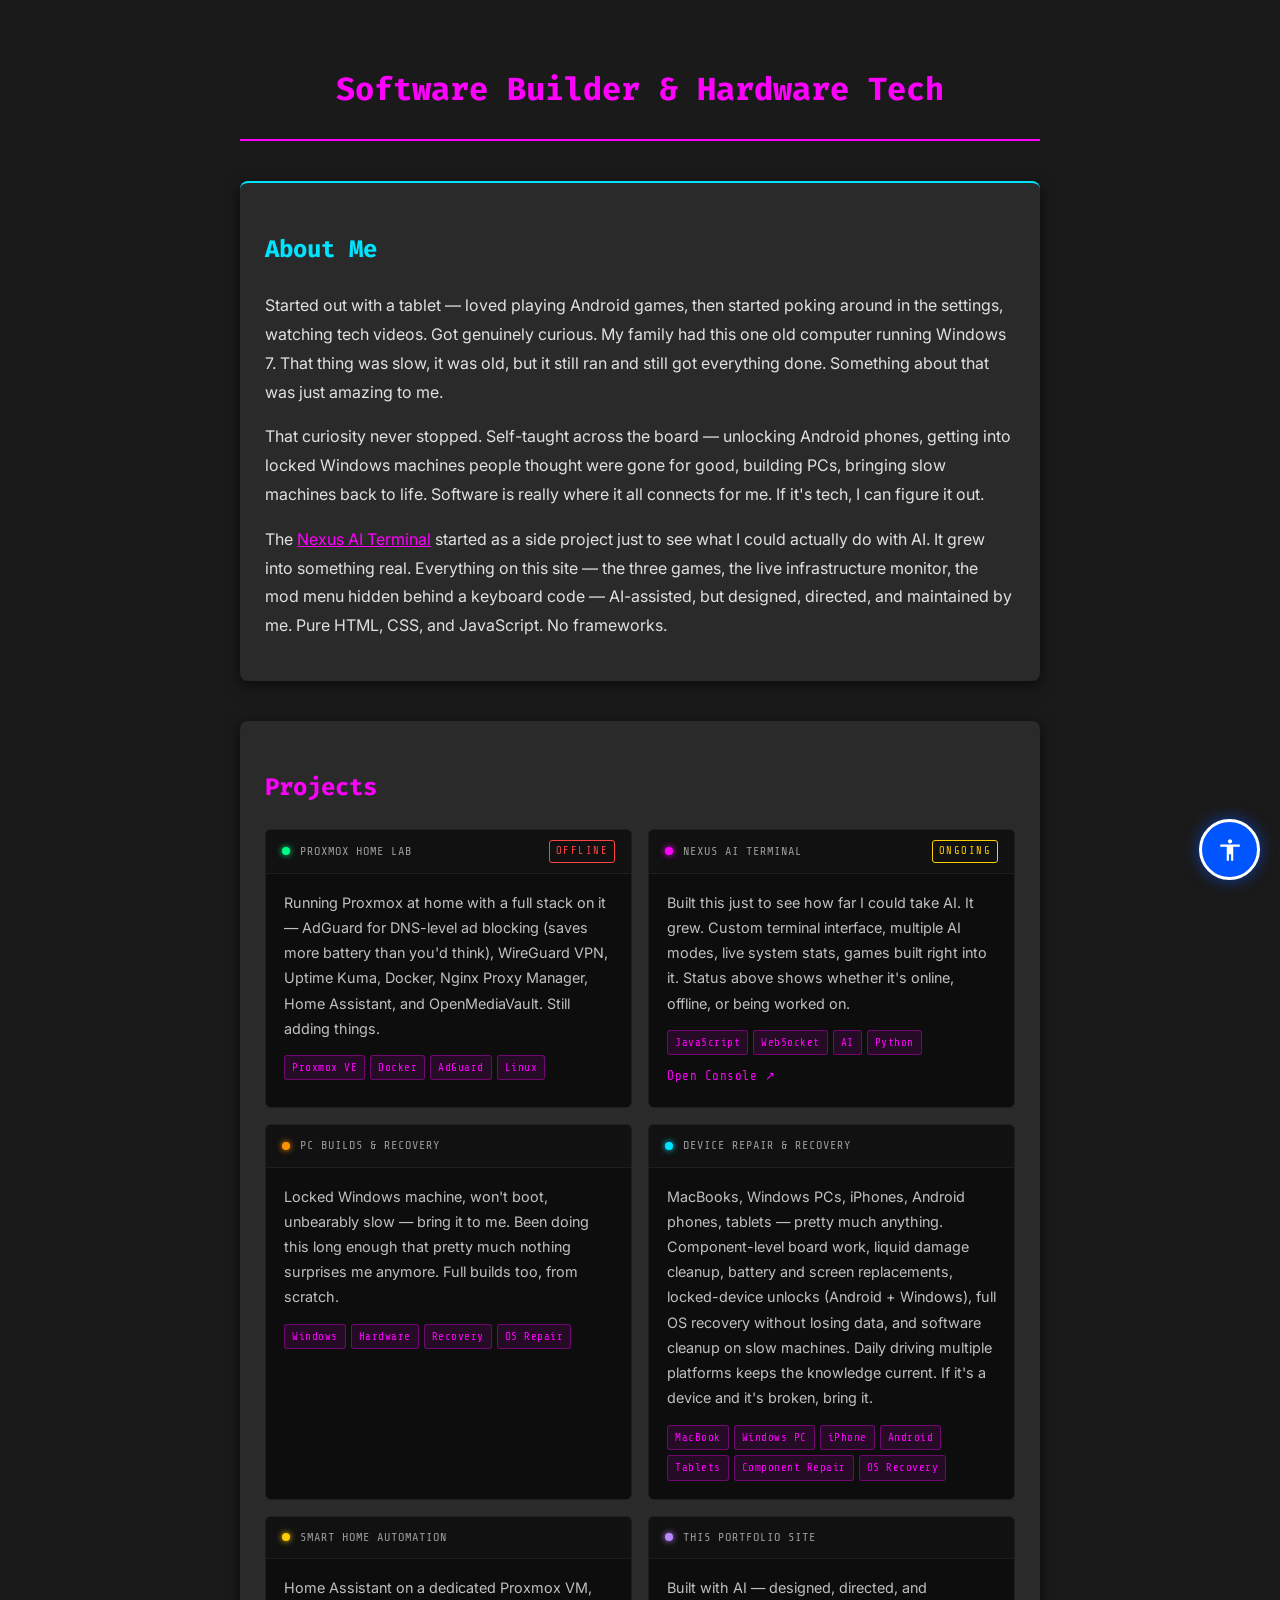
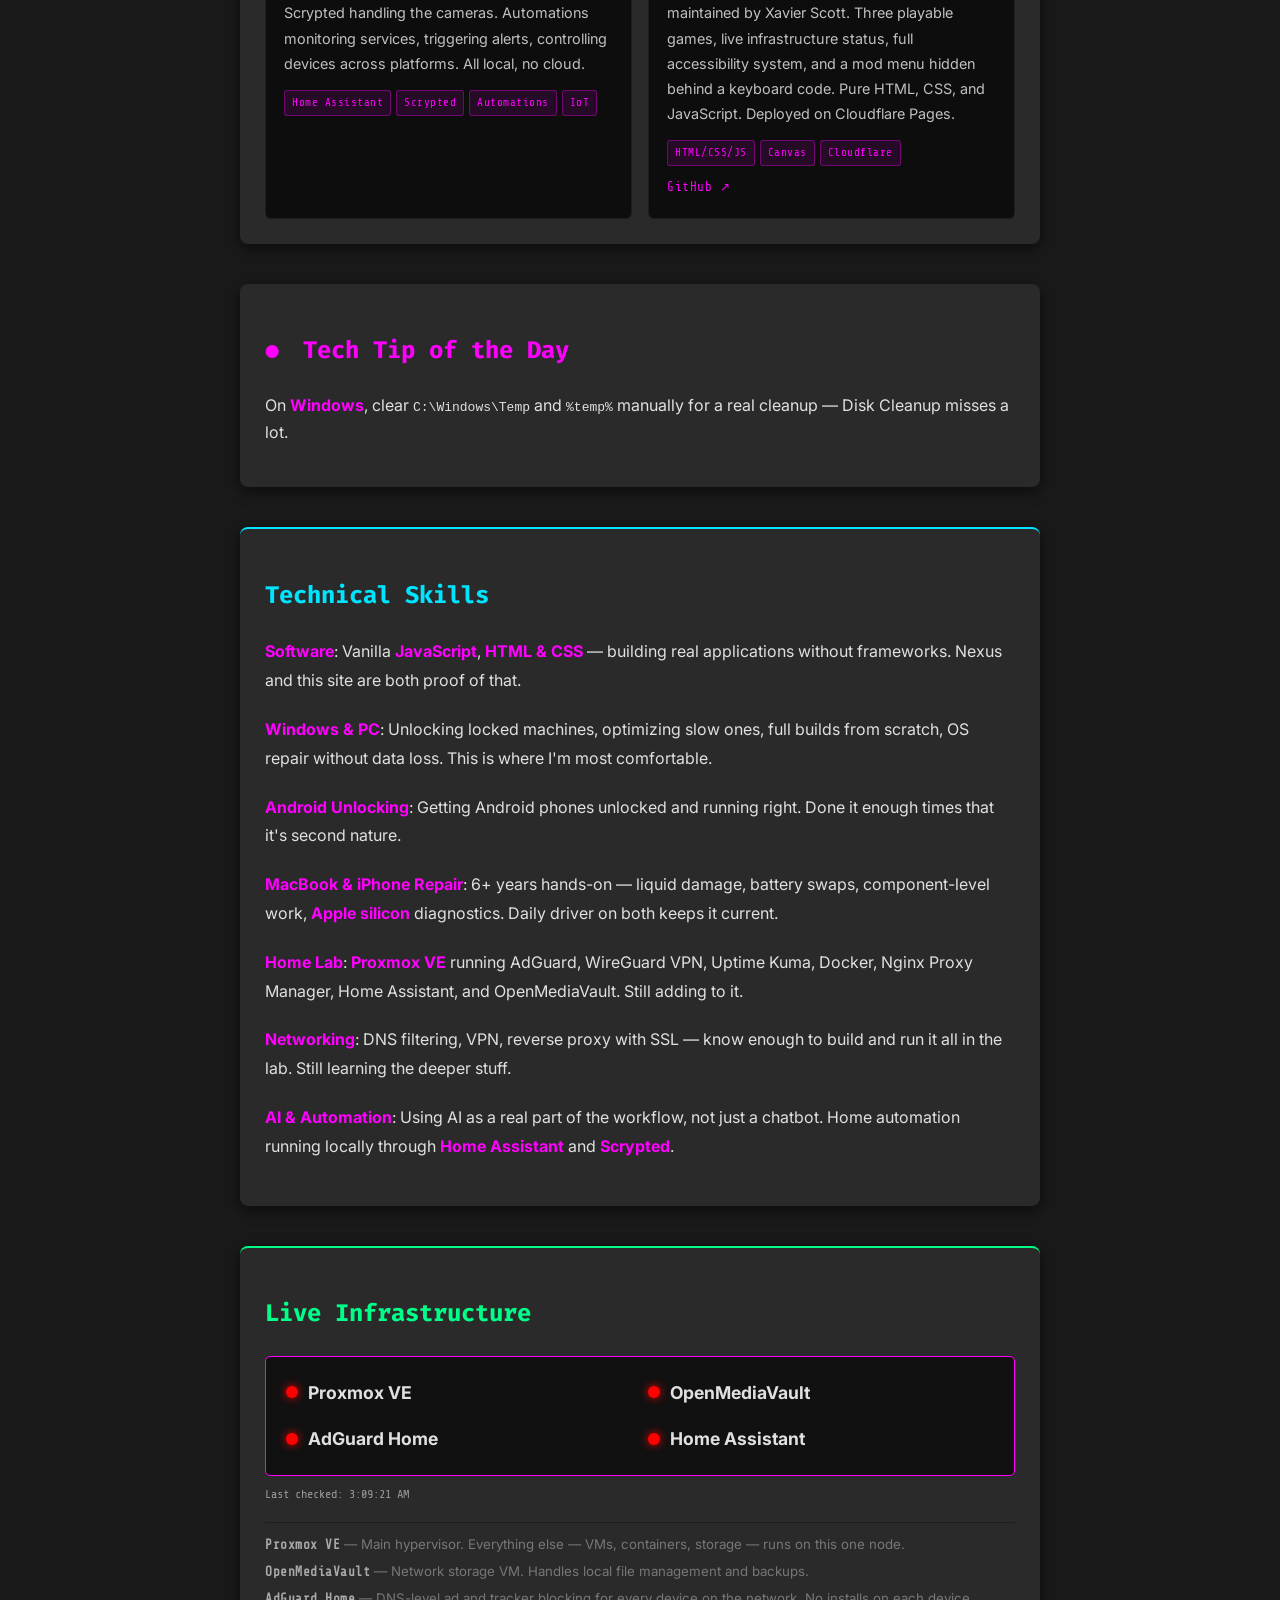
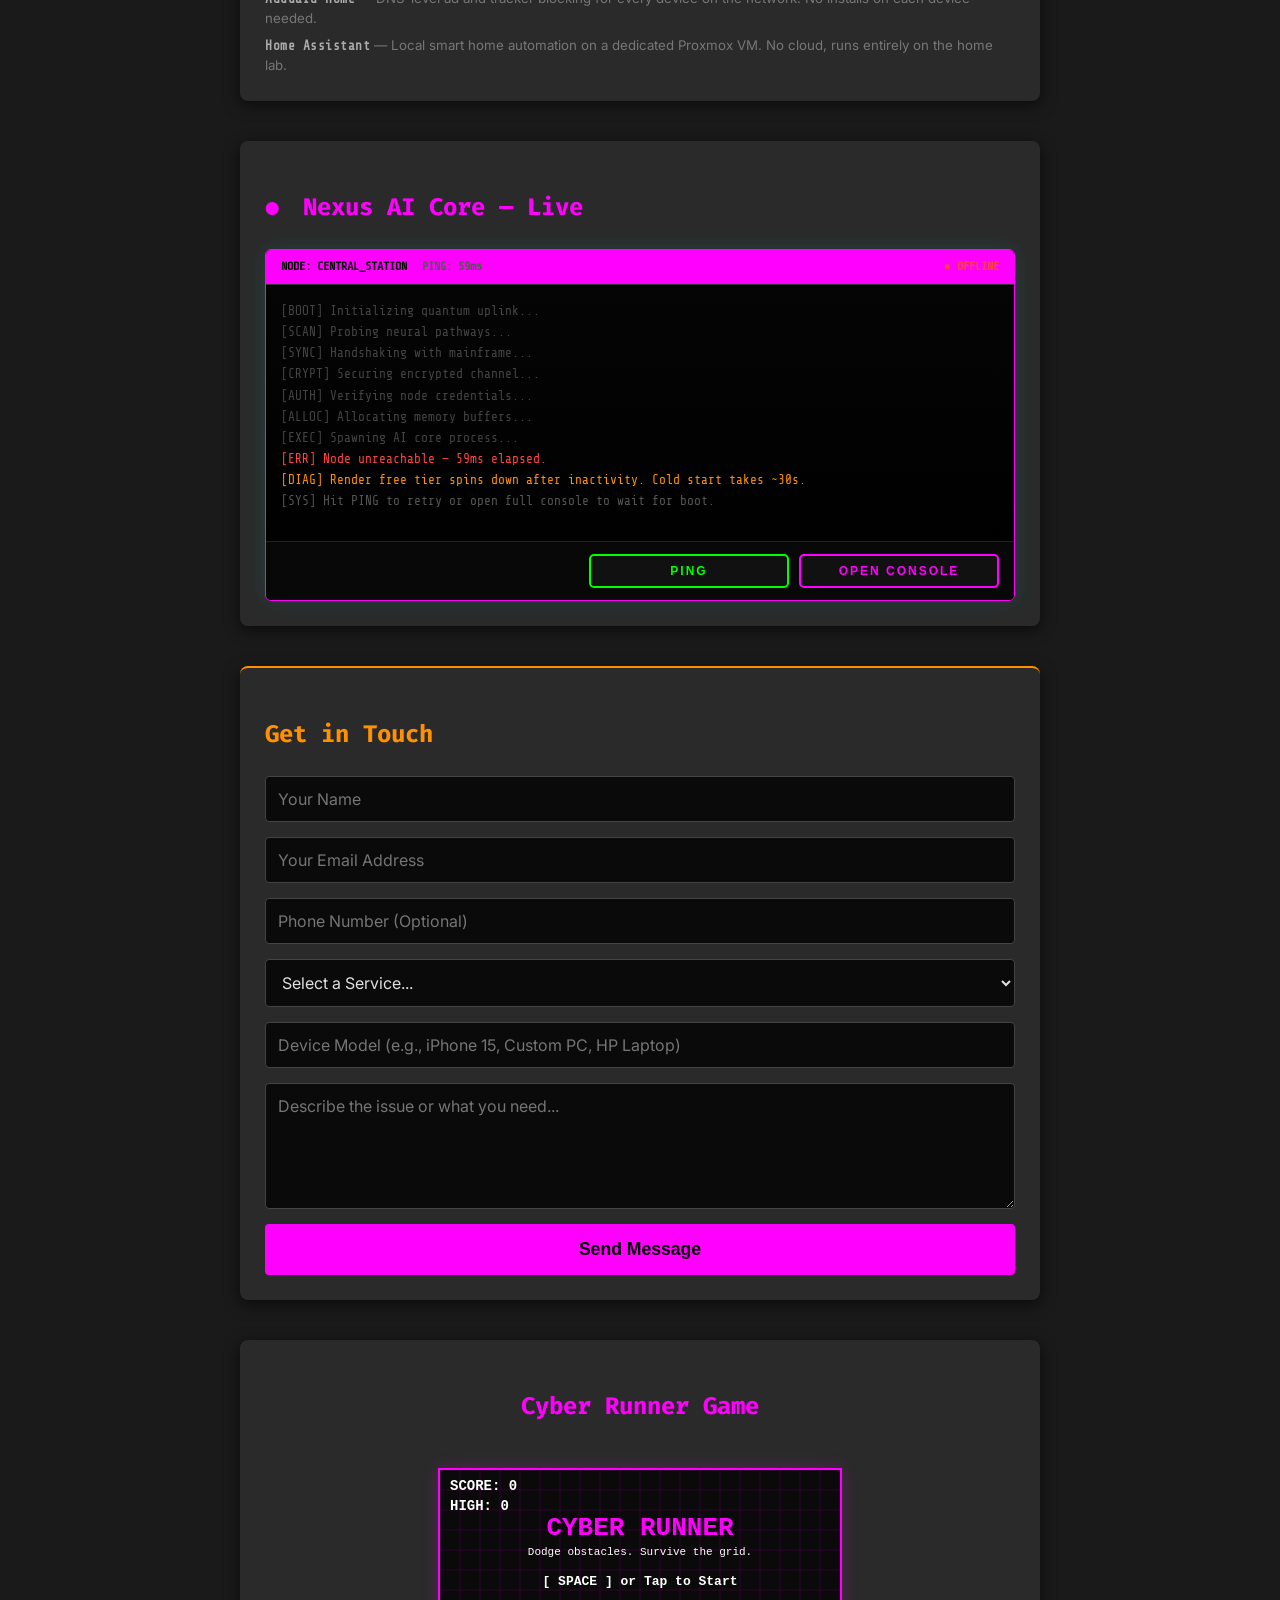
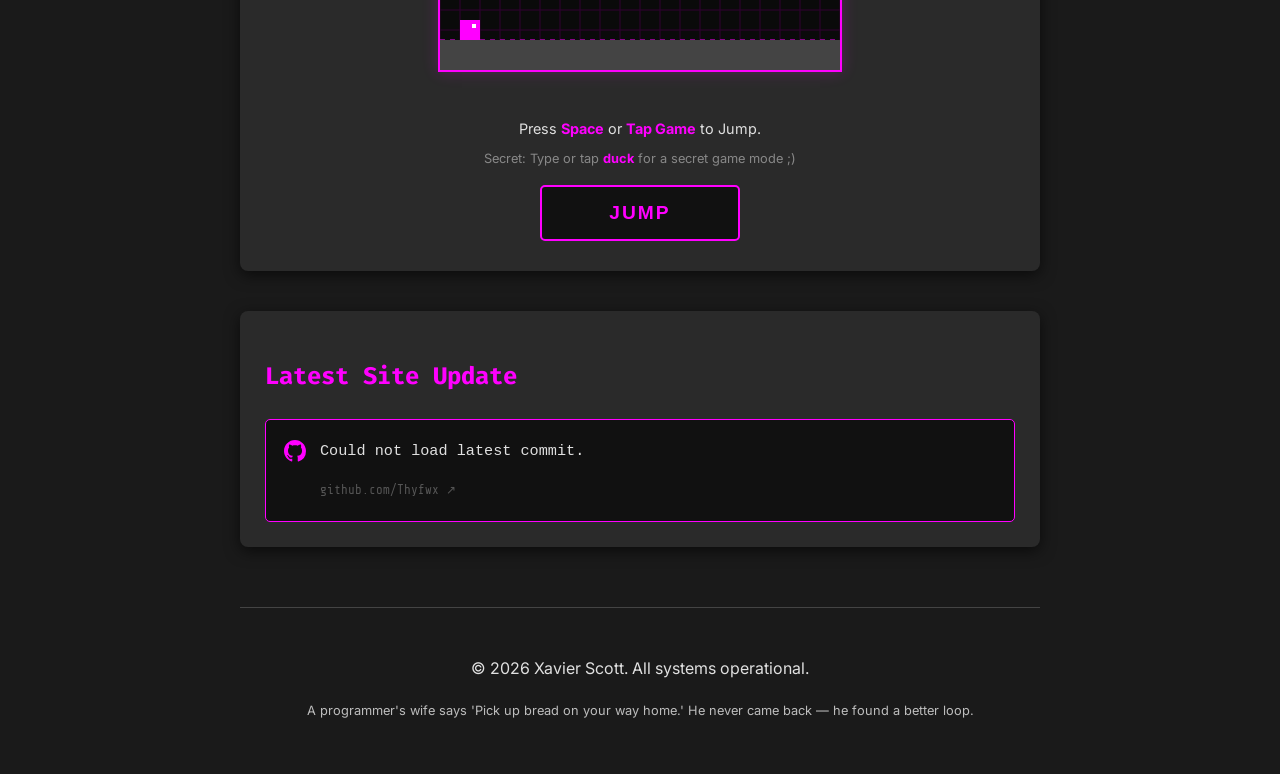
==== commit c24ea51c: "A11y menu: collapse to one-line rows with hover tooltips - Each setting is back to a compact one-lin" ====
--- a/index.html
+++ b/index.html
@@ -33,50 +33,17 @@
 <div id="a11yMenu" role="dialog" aria-modal="true" aria-labelledby="a11yMenuTitle">
   <h3 id="a11yMenuTitle" style="margin-top: 0; margin-bottom: 10px; color: #0055ff; font-family: Arial, sans-serif; font-size: 1em; text-align: center; padding-bottom: 10px; border-bottom: 1px solid #0055ff44;">Accessibility <span style="display:block;font-size:0.62em;color:#888;font-weight:normal;letter-spacing:0;margin-top:4px;">Settings save automatically · Press Alt+A to open</span></h3>
   <div class="a11y-grid">
-    <button class="a11y-opt" id="a11yFontToggle" data-class="a11y-font" aria-pressed="false">
-      <span class="a11y-opt-title">Readable Font</span>
-      <span class="a11y-opt-desc">Switches body text to a clean serif font (Georgia) that is easier to read for long passages.</span>
-    </button>
-    <button class="a11y-opt" id="a11yTextToggle" data-class="a11y-large-text" aria-pressed="false">
-      <span class="a11y-opt-title">Large Text</span>
-      <span class="a11y-opt-desc">Increases base font size across the page for easier reading.</span>
-    </button>
-    <button class="a11y-opt" id="a11ySpaceToggle" data-class="a11y-spaced" aria-pressed="false">
-      <span class="a11y-opt-title">Spaced Text</span>
-      <span class="a11y-opt-desc">Adds extra line height and letter spacing to reduce text density.</span>
-    </button>
-    <button class="a11y-opt" id="a11yWordSpaceToggle" data-class="a11y-word-space" aria-pressed="false">
-      <span class="a11y-opt-title">Word Spacing</span>
-      <span class="a11y-opt-desc">Adds extra word spacing and slight letter tracking — helps with dyslexia and dense text.</span>
-    </button>
-    <button class="a11y-opt" id="a11yUnderlineToggle" data-class="a11y-underline-links" aria-pressed="false">
-      <span class="a11y-opt-title">Underline Links</span>
-      <span class="a11y-opt-desc">Adds underlines to every link — for users who can't rely on color alone to spot clickable text.</span>
-    </button>
-    <button class="a11y-opt" id="a11yContrastToggle" data-class="a11y-contrast" aria-pressed="false">
-      <span class="a11y-opt-title">High Contrast</span>
-      <span class="a11y-opt-desc">Switches to a high-contrast black-and-white mode for maximum legibility.</span>
-    </button>
-    <button class="a11y-opt" id="a11yColorblindToggle" data-class="a11y-colorblind" aria-pressed="false">
-      <span class="a11y-opt-title">Colorblind Mode</span>
-      <span class="a11y-opt-desc">Replaces red/green colors with a blue/amber palette that's easier to distinguish.</span>
-    </button>
-    <button class="a11y-opt" id="a11yFocusToggle" data-class="a11y-focus" aria-pressed="false">
-      <span class="a11y-opt-title">Focus Indicators</span>
-      <span class="a11y-opt-desc">Strong, highly visible focus outlines — for keyboard and switch-device navigation.</span>
-    </button>
-    <button class="a11y-opt" id="a11yLargeTapToggle" data-class="a11y-large-tap" aria-pressed="false">
-      <span class="a11y-opt-title">Large Tap Targets</span>
-      <span class="a11y-opt-desc">Makes every button at least 44×44 pixels — recommended for touch and motor difficulties.</span>
-    </button>
-    <button class="a11y-opt" id="a11yAnimToggle" data-class="a11y-no-anim" aria-pressed="false">
-      <span class="a11y-opt-title">Reduce Motion</span>
-      <span class="a11y-opt-desc">Disables all animations and transitions, including matrix rain and game visual effects.</span>
-    </button>
-    <button class="a11y-opt" id="a11yNoBgToggle" data-class="a11y-no-bg" aria-pressed="false">
-      <span class="a11y-opt-title">Pause Background</span>
-      <span class="a11y-opt-desc">Hides the matrix rain canvas — useful if movement in the background is distracting.</span>
-    </button>
+    <button class="a11y-opt" id="a11yFontToggle"       data-class="a11y-font"       aria-pressed="false" title="Switches body text to a clean serif font (Georgia) that is easier to read for long passages.">Readable Font</button>
+    <button class="a11y-opt" id="a11yTextToggle"       data-class="a11y-large-text" aria-pressed="false" title="Increases base font size across the page for easier reading.">Large Text</button>
+    <button class="a11y-opt" id="a11ySpaceToggle"      data-class="a11y-spaced"     aria-pressed="false" title="Adds extra line height and letter spacing to reduce text density.">Spaced Text</button>
+    <button class="a11y-opt" id="a11yWordSpaceToggle" data-class="a11y-word-space"  aria-pressed="false" title="Adds extra word spacing and slight letter tracking — helps with dyslexia and dense text.">Word Spacing</button>
+    <button class="a11y-opt" id="a11yUnderlineToggle" data-class="a11y-underline-links" aria-pressed="false" title="Adds underlines to every link — for users who can't rely on color alone to spot clickable text.">Underline Links</button>
+    <button class="a11y-opt" id="a11yContrastToggle"   data-class="a11y-contrast"   aria-pressed="false" title="Switches to a high-contrast black-and-white mode for maximum legibility.">High Contrast</button>
+    <button class="a11y-opt" id="a11yColorblindToggle" data-class="a11y-colorblind" aria-pressed="false" title="Replaces red/green colors with a blue/amber palette that's easier to distinguish.">Colorblind Mode</button>
+    <button class="a11y-opt" id="a11yFocusToggle"      data-class="a11y-focus"      aria-pressed="false" title="Strong, highly visible focus outlines — for keyboard and switch-device navigation.">Focus Indicators</button>
+    <button class="a11y-opt" id="a11yLargeTapToggle"   data-class="a11y-large-tap"  aria-pressed="false" title="Makes every button at least 44×44 pixels — recommended for touch and motor difficulties.">Large Tap Targets</button>
+    <button class="a11y-opt" id="a11yAnimToggle"       data-class="a11y-no-anim"    aria-pressed="false" title="Disables all animations and transitions, including matrix rain and game visual effects.">Reduce Motion</button>
+    <button class="a11y-opt" id="a11yNoBgToggle"       data-class="a11y-no-bg"      aria-pressed="false" title="Hides the matrix rain canvas — useful if movement in the background is distracting.">Pause Background</button>
   </div>
   <div style="display:flex; gap:6px; margin-top:8px;">
     <button id="a11yResetBtn" class="nuke-btn" style="background:#5a1a1a; border:1px solid #ff6666; flex:1; font-family:Arial, sans-serif; font-size:0.85em; padding:8px;" title="Turns off every accessibility setting and clears your saved preferences">Reset</button>
--- a/style.css
+++ b/style.css
@@ -201,7 +201,7 @@
   flex-direction: column;
   gap: 6px;
   color: #fff;
-  width: 320px;
+  width: 280px;
   box-shadow: 0 8px 25px rgba(0,0,0,0.9);
   overflow-y: auto;
   max-height: 82vh;
@@ -795,32 +795,18 @@
   background: #1c1c1c;
   border: 1px solid #2a2a2a;
   color: #ccc;
-  padding: 9px 12px 10px;
+  padding: 8px 56px 8px 12px;
   border-radius: 8px;
   cursor: pointer;
   font-size: 0.85em;
   font-family: Arial, sans-serif;
   text-align: left;
+  font-weight: bold;
+  letter-spacing: 0.2px;
   transition: background 0.2s, color 0.2s, border-color 0.2s;
   user-select: none;
-  line-height: 1.25;
-  display: flex;
-  flex-direction: column;
-  gap: 3px;
+  line-height: 1.3;
   position: relative;
-  padding-right: 56px;
-}
-
-.a11y-opt-title {
-  font-weight: bold;
-  letter-spacing: 0.2px;
-}
-
-.a11y-opt-desc {
-  font-size: 0.78em;
-  color: #888;
-  font-weight: normal;
-  line-height: 1.35;
 }
 
 .a11y-opt::after {
@@ -836,6 +822,7 @@
   border: 1px solid #444;
   border-radius: 3px;
   padding: 1px 6px;
+  font-weight: normal;
 }
 
 .a11y-opt.active::after {
@@ -854,10 +841,6 @@
   background: #1a2a4d;
   border-color: #0055ff;
   color: #fff;
-}
-
-.a11y-opt.active .a11y-opt-desc {
-  color: #aac4ff;
 }
 
 .a11y-opt-full {
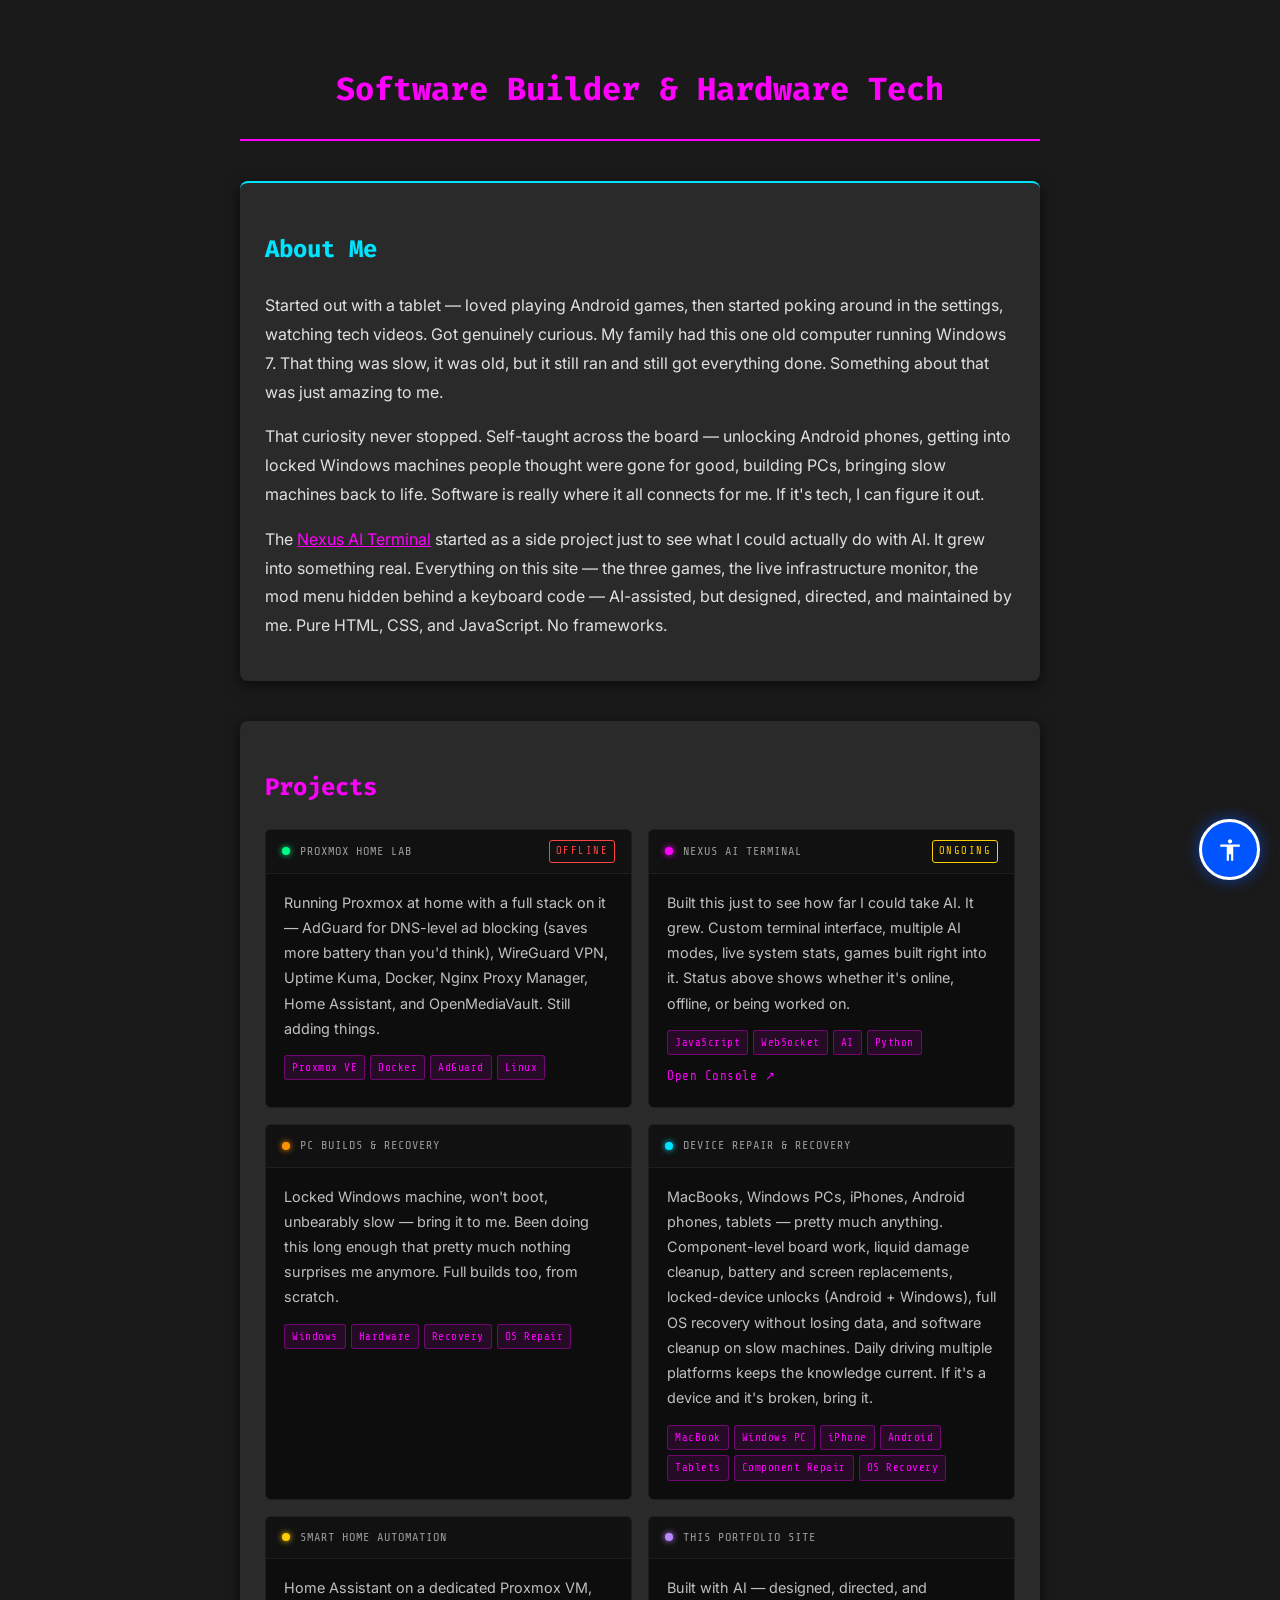
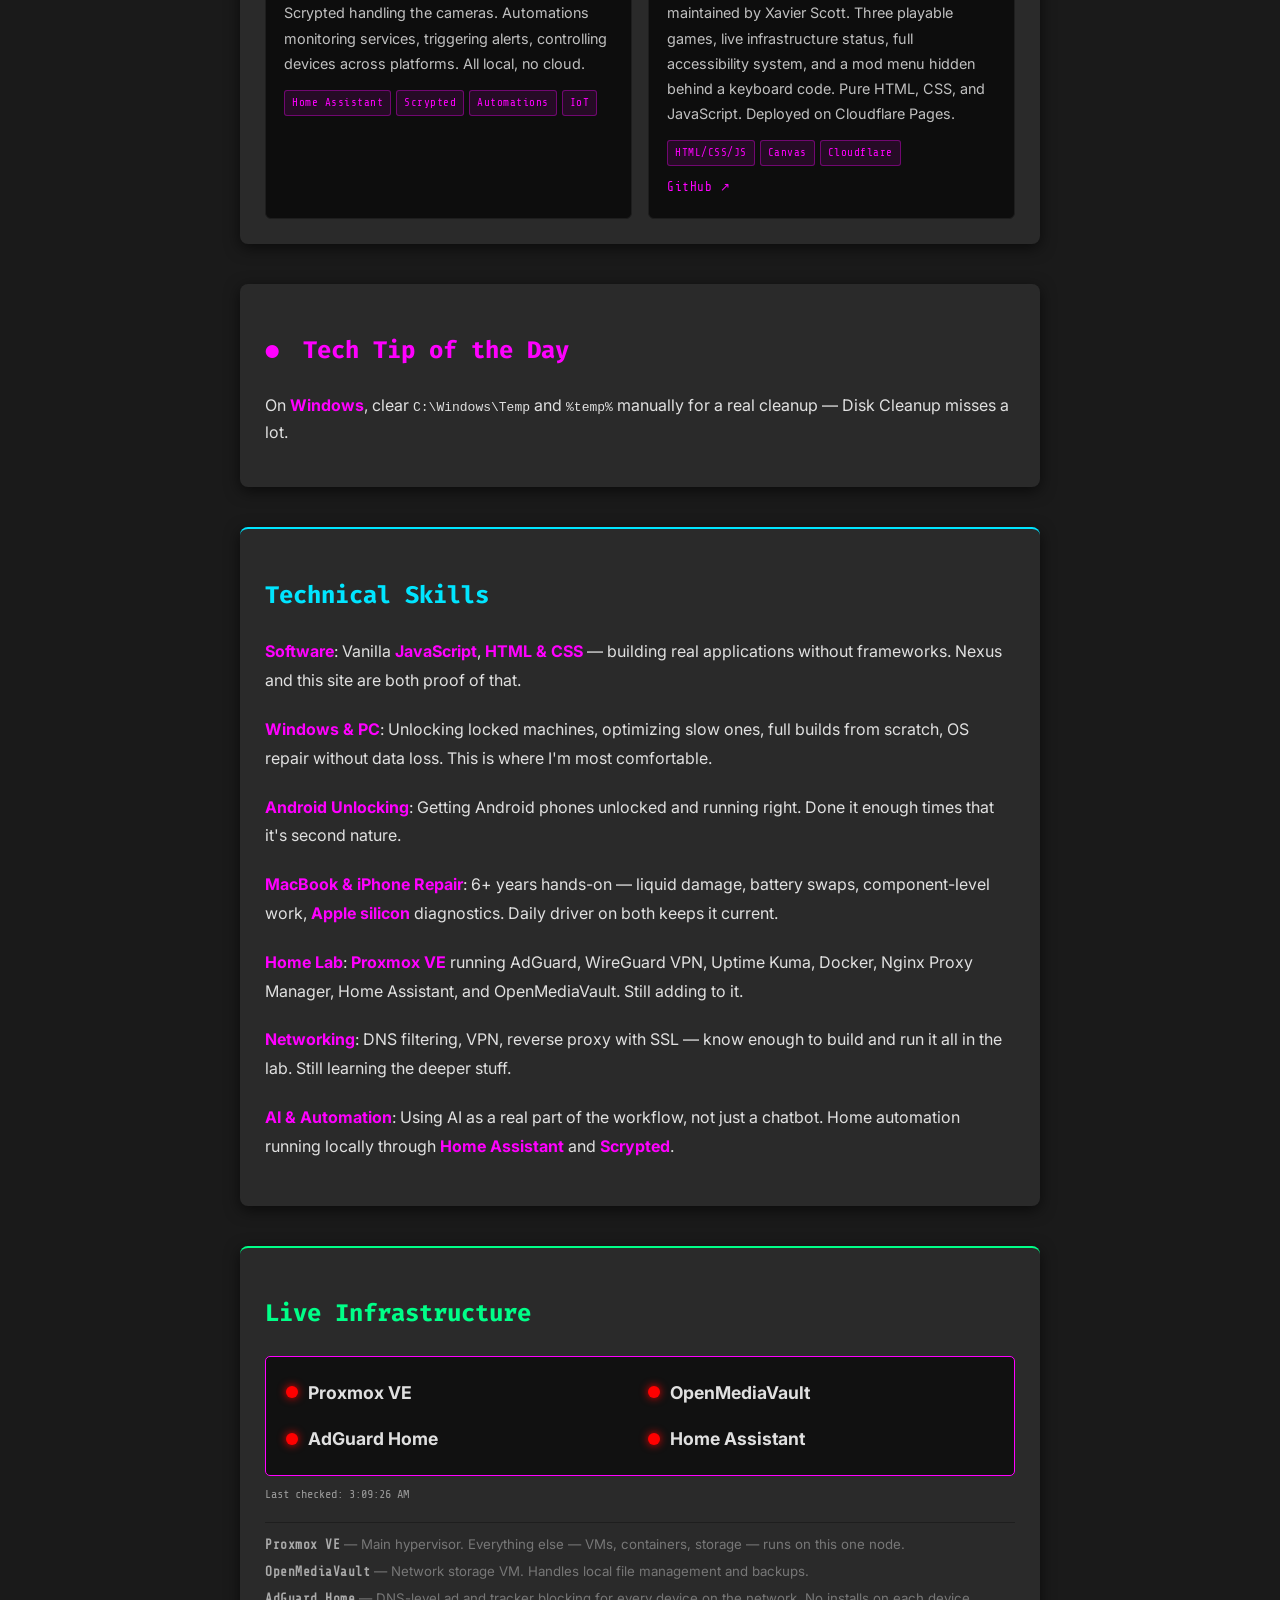
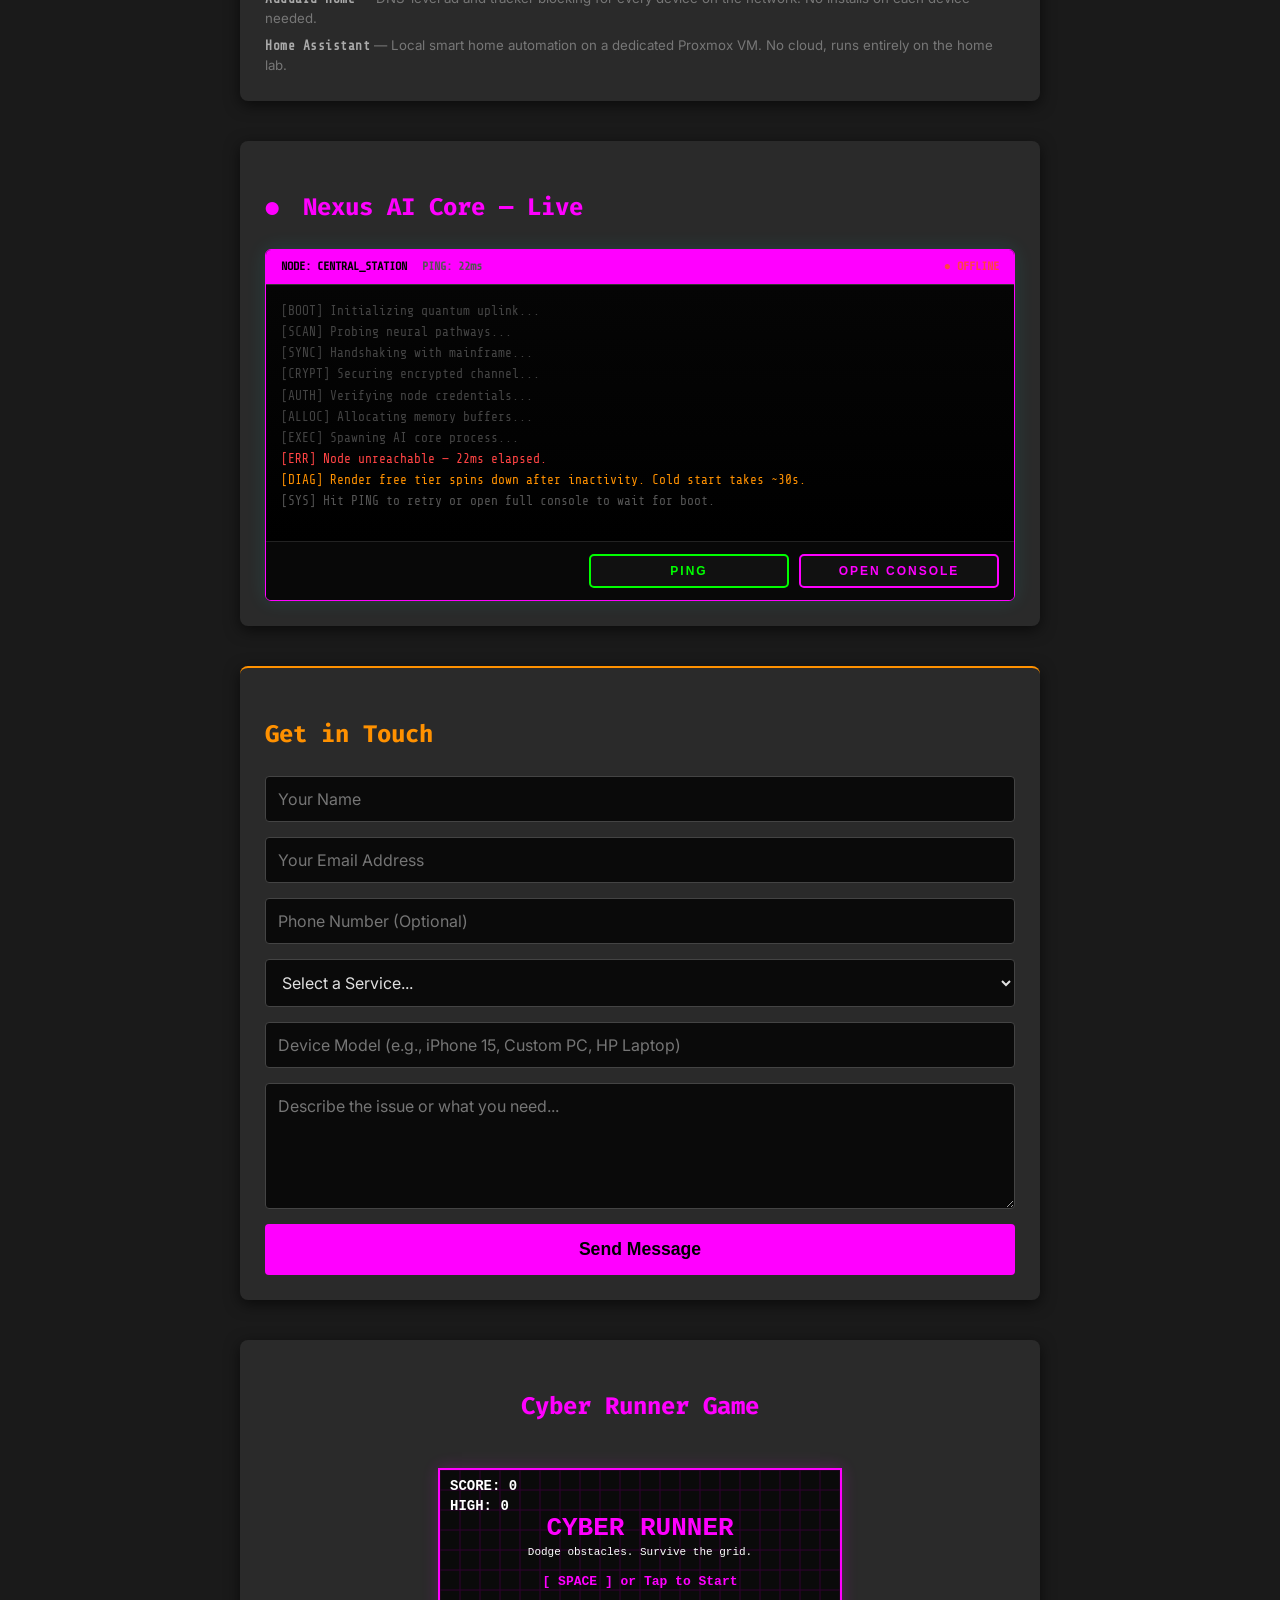
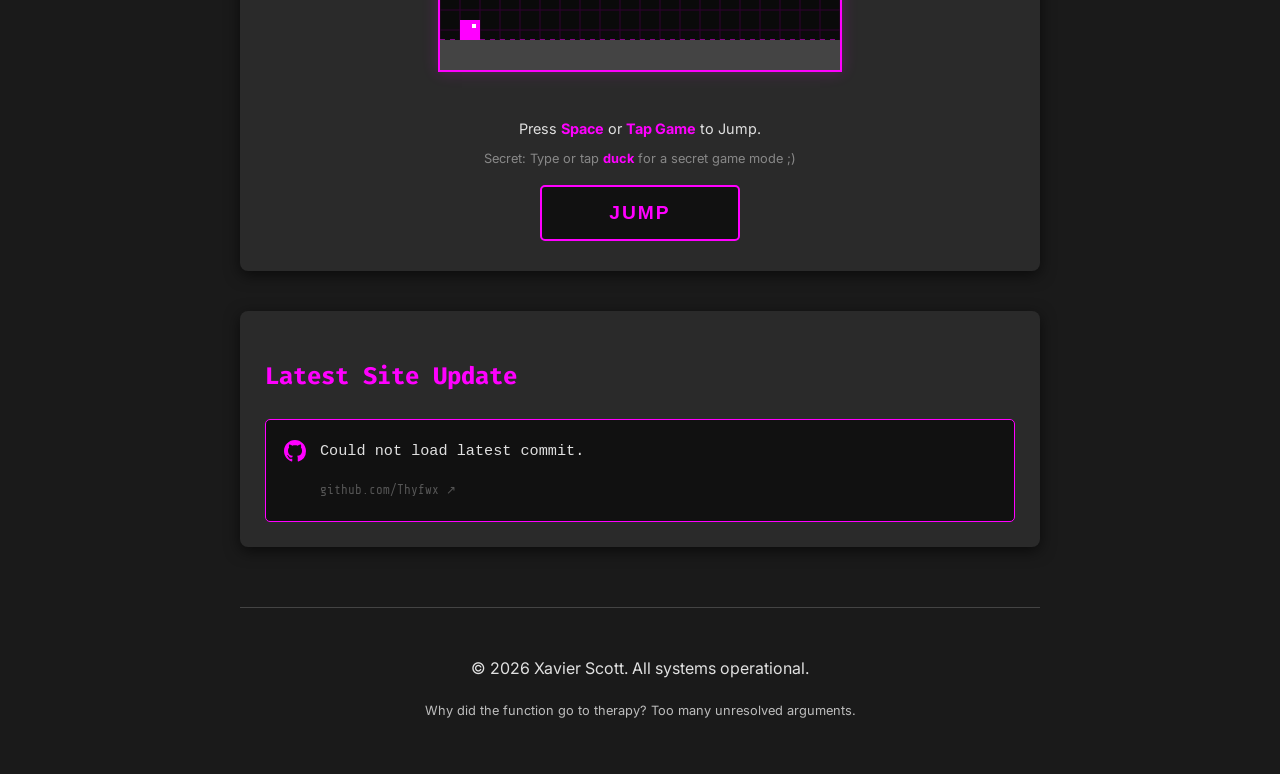
==== commit 1b7626fc: "A11y menu: 2-column grid, custom hover tooltips, drop Reset button - Restored 2-column compact grid " ====
--- a/index.html
+++ b/index.html
@@ -33,22 +33,19 @@
 <div id="a11yMenu" role="dialog" aria-modal="true" aria-labelledby="a11yMenuTitle">
   <h3 id="a11yMenuTitle" style="margin-top: 0; margin-bottom: 10px; color: #0055ff; font-family: Arial, sans-serif; font-size: 1em; text-align: center; padding-bottom: 10px; border-bottom: 1px solid #0055ff44;">Accessibility <span style="display:block;font-size:0.62em;color:#888;font-weight:normal;letter-spacing:0;margin-top:4px;">Settings save automatically · Press Alt+A to open</span></h3>
   <div class="a11y-grid">
-    <button class="a11y-opt" id="a11yFontToggle"       data-class="a11y-font"       aria-pressed="false" title="Switches body text to a clean serif font (Georgia) that is easier to read for long passages.">Readable Font</button>
-    <button class="a11y-opt" id="a11yTextToggle"       data-class="a11y-large-text" aria-pressed="false" title="Increases base font size across the page for easier reading.">Large Text</button>
-    <button class="a11y-opt" id="a11ySpaceToggle"      data-class="a11y-spaced"     aria-pressed="false" title="Adds extra line height and letter spacing to reduce text density.">Spaced Text</button>
-    <button class="a11y-opt" id="a11yWordSpaceToggle" data-class="a11y-word-space"  aria-pressed="false" title="Adds extra word spacing and slight letter tracking — helps with dyslexia and dense text.">Word Spacing</button>
-    <button class="a11y-opt" id="a11yUnderlineToggle" data-class="a11y-underline-links" aria-pressed="false" title="Adds underlines to every link — for users who can't rely on color alone to spot clickable text.">Underline Links</button>
-    <button class="a11y-opt" id="a11yContrastToggle"   data-class="a11y-contrast"   aria-pressed="false" title="Switches to a high-contrast black-and-white mode for maximum legibility.">High Contrast</button>
-    <button class="a11y-opt" id="a11yColorblindToggle" data-class="a11y-colorblind" aria-pressed="false" title="Replaces red/green colors with a blue/amber palette that's easier to distinguish.">Colorblind Mode</button>
-    <button class="a11y-opt" id="a11yFocusToggle"      data-class="a11y-focus"      aria-pressed="false" title="Strong, highly visible focus outlines — for keyboard and switch-device navigation.">Focus Indicators</button>
-    <button class="a11y-opt" id="a11yLargeTapToggle"   data-class="a11y-large-tap"  aria-pressed="false" title="Makes every button at least 44×44 pixels — recommended for touch and motor difficulties.">Large Tap Targets</button>
-    <button class="a11y-opt" id="a11yAnimToggle"       data-class="a11y-no-anim"    aria-pressed="false" title="Disables all animations and transitions, including matrix rain and game visual effects.">Reduce Motion</button>
-    <button class="a11y-opt" id="a11yNoBgToggle"       data-class="a11y-no-bg"      aria-pressed="false" title="Hides the matrix rain canvas — useful if movement in the background is distracting.">Pause Background</button>
-  </div>
-  <div style="display:flex; gap:6px; margin-top:8px;">
-    <button id="a11yResetBtn" class="nuke-btn" style="background:#5a1a1a; border:1px solid #ff6666; flex:1; font-family:Arial, sans-serif; font-size:0.85em; padding:8px;" title="Turns off every accessibility setting and clears your saved preferences">Reset</button>
-    <button id="a11yCloseBtn" class="nuke-btn" style="background:#333; border:1px solid #0055ff; flex:2; font-family:Arial, sans-serif; font-size:0.85em; padding:8px;">Close</button>
-  </div>
+    <button class="a11y-opt" id="a11yFontToggle"       data-class="a11y-font"             aria-pressed="false" data-tip="Switches body text to a clean serif font (Georgia) that is easier to read for long passages.">Readable Font</button>
+    <button class="a11y-opt" id="a11yTextToggle"       data-class="a11y-large-text"       aria-pressed="false" data-tip="Increases base font size across the page for easier reading.">Large Text</button>
+    <button class="a11y-opt" id="a11ySpaceToggle"      data-class="a11y-spaced"           aria-pressed="false" data-tip="Adds extra line height and letter spacing to reduce text density.">Spaced Text</button>
+    <button class="a11y-opt" id="a11yWordSpaceToggle"  data-class="a11y-word-space"       aria-pressed="false" data-tip="Adds extra word spacing and letter tracking — helps with dyslexia and dense text.">Word Spacing</button>
+    <button class="a11y-opt" id="a11yUnderlineToggle"  data-class="a11y-underline-links"  aria-pressed="false" data-tip="Adds underlines to every link — for users who can't rely on color alone.">Underline Links</button>
+    <button class="a11y-opt" id="a11yContrastToggle"   data-class="a11y-contrast"         aria-pressed="false" data-tip="Switches to a high-contrast black-and-white mode for maximum legibility.">High Contrast</button>
+    <button class="a11y-opt" id="a11yColorblindToggle" data-class="a11y-colorblind"       aria-pressed="false" data-tip="Replaces red/green colors with a blue/amber palette that's easier to distinguish.">Colorblind Mode</button>
+    <button class="a11y-opt" id="a11yFocusToggle"      data-class="a11y-focus"            aria-pressed="false" data-tip="Strong, highly visible focus outlines — for keyboard and switch-device navigation.">Focus Indicators</button>
+    <button class="a11y-opt" id="a11yLargeTapToggle"   data-class="a11y-large-tap"        aria-pressed="false" data-tip="Makes every button at least 44×44 pixels — for touch and motor difficulties.">Large Tap Targets</button>
+    <button class="a11y-opt" id="a11yAnimToggle"       data-class="a11y-no-anim"          aria-pressed="false" data-tip="Disables all animations and transitions, including matrix rain and game effects.">Reduce Motion</button>
+    <button class="a11y-opt a11y-opt-full" id="a11yNoBgToggle" data-class="a11y-no-bg"    aria-pressed="false" data-tip="Hides the matrix rain canvas — useful if movement in the background is distracting.">Pause Background</button>
+  </div>
+  <button id="a11yCloseBtn" class="nuke-btn" style="background:#333; border:1px solid #0055ff; margin-top:8px; font-family:Arial, sans-serif; font-size:0.85em; padding:8px;">Close</button>
 </div>
 <div id="a11yAnnouncer" aria-live="polite" aria-atomic="true" class="sr-only"></div>
 
--- a/style.css
+++ b/style.css
@@ -787,60 +787,88 @@
 
 .a11y-grid {
   display: grid;
-  grid-template-columns: 1fr;
+  grid-template-columns: 1fr 1fr;
   gap: 6px;
 }
 
 .a11y-opt {
   background: #1c1c1c;
   border: 1px solid #2a2a2a;
-  color: #ccc;
-  padding: 8px 56px 8px 12px;
+  color: #aaa;
+  padding: 9px 8px;
   border-radius: 8px;
   cursor: pointer;
-  font-size: 0.85em;
+  font-size: 0.78em;
   font-family: Arial, sans-serif;
-  text-align: left;
+  text-align: center;
   font-weight: bold;
   letter-spacing: 0.2px;
   transition: background 0.2s, color 0.2s, border-color 0.2s;
   user-select: none;
-  line-height: 1.3;
+  line-height: 1.25;
   position: relative;
-}
-
-.a11y-opt::after {
-  content: 'OFF';
-  position: absolute;
-  top: 50%;
-  right: 10px;
-  transform: translateY(-50%);
-  font-family: 'Share Tech Mono', monospace;
-  font-size: 0.65rem;
-  letter-spacing: 1px;
-  color: #555;
-  border: 1px solid #444;
-  border-radius: 3px;
-  padding: 1px 6px;
-  font-weight: normal;
-}
-
-.a11y-opt.active::after {
-  content: 'ON';
-  color: #fff;
-  border-color: #99c2ff;
-  background: #003a99;
 }
 
 .a11y-opt:hover {
   border-color: #0055ff;
   background: #1f2533;
+  color: #fff;
 }
 
 .a11y-opt.active {
-  background: #1a2a4d;
+  background: #0055ff;
   border-color: #0055ff;
   color: #fff;
+}
+
+/* Custom hover tooltip — pulls description from data-tip */
+.a11y-opt[data-tip]::after {
+  content: attr(data-tip);
+  position: absolute;
+  bottom: calc(100% + 8px);
+  left: 50%;
+  transform: translateX(-50%);
+  width: 220px;
+  background: #000;
+  color: #fff;
+  border: 1px solid #0055ff;
+  font-size: 0.75rem;
+  font-weight: normal;
+  text-align: left;
+  letter-spacing: normal;
+  padding: 7px 9px;
+  border-radius: 5px;
+  line-height: 1.4;
+  white-space: normal;
+  z-index: 10003;
+  pointer-events: none;
+  opacity: 0;
+  visibility: hidden;
+  transition: opacity 0.15s, visibility 0.15s;
+  box-shadow: 0 4px 14px rgba(0,0,0,0.7);
+}
+
+.a11y-opt[data-tip]::before {
+  content: '';
+  position: absolute;
+  bottom: calc(100% + 2px);
+  left: 50%;
+  transform: translateX(-50%);
+  border: 6px solid transparent;
+  border-top-color: #0055ff;
+  z-index: 10003;
+  pointer-events: none;
+  opacity: 0;
+  visibility: hidden;
+  transition: opacity 0.15s, visibility 0.15s;
+}
+
+.a11y-opt[data-tip]:hover::after,
+.a11y-opt[data-tip]:focus-visible::after,
+.a11y-opt[data-tip]:hover::before,
+.a11y-opt[data-tip]:focus-visible::before {
+  opacity: 1;
+  visibility: visible;
 }
 
 .a11y-opt-full {
